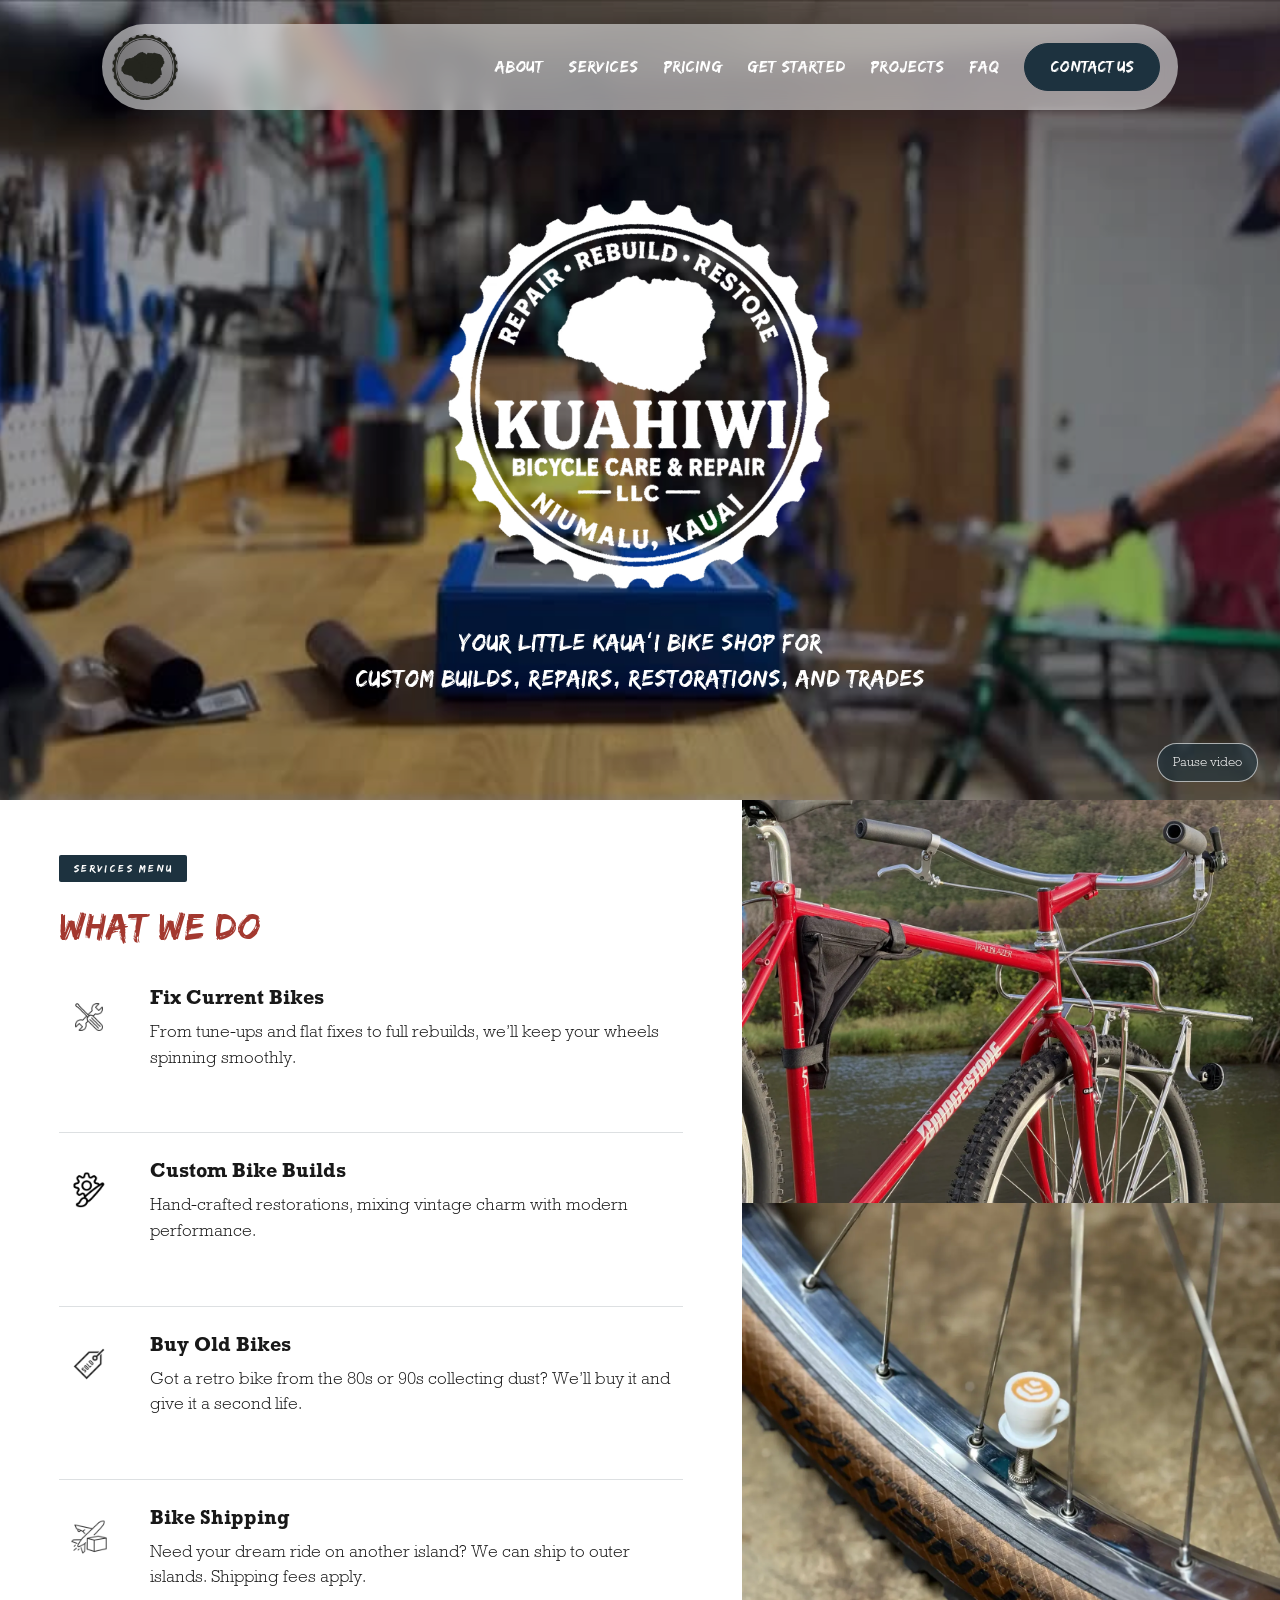
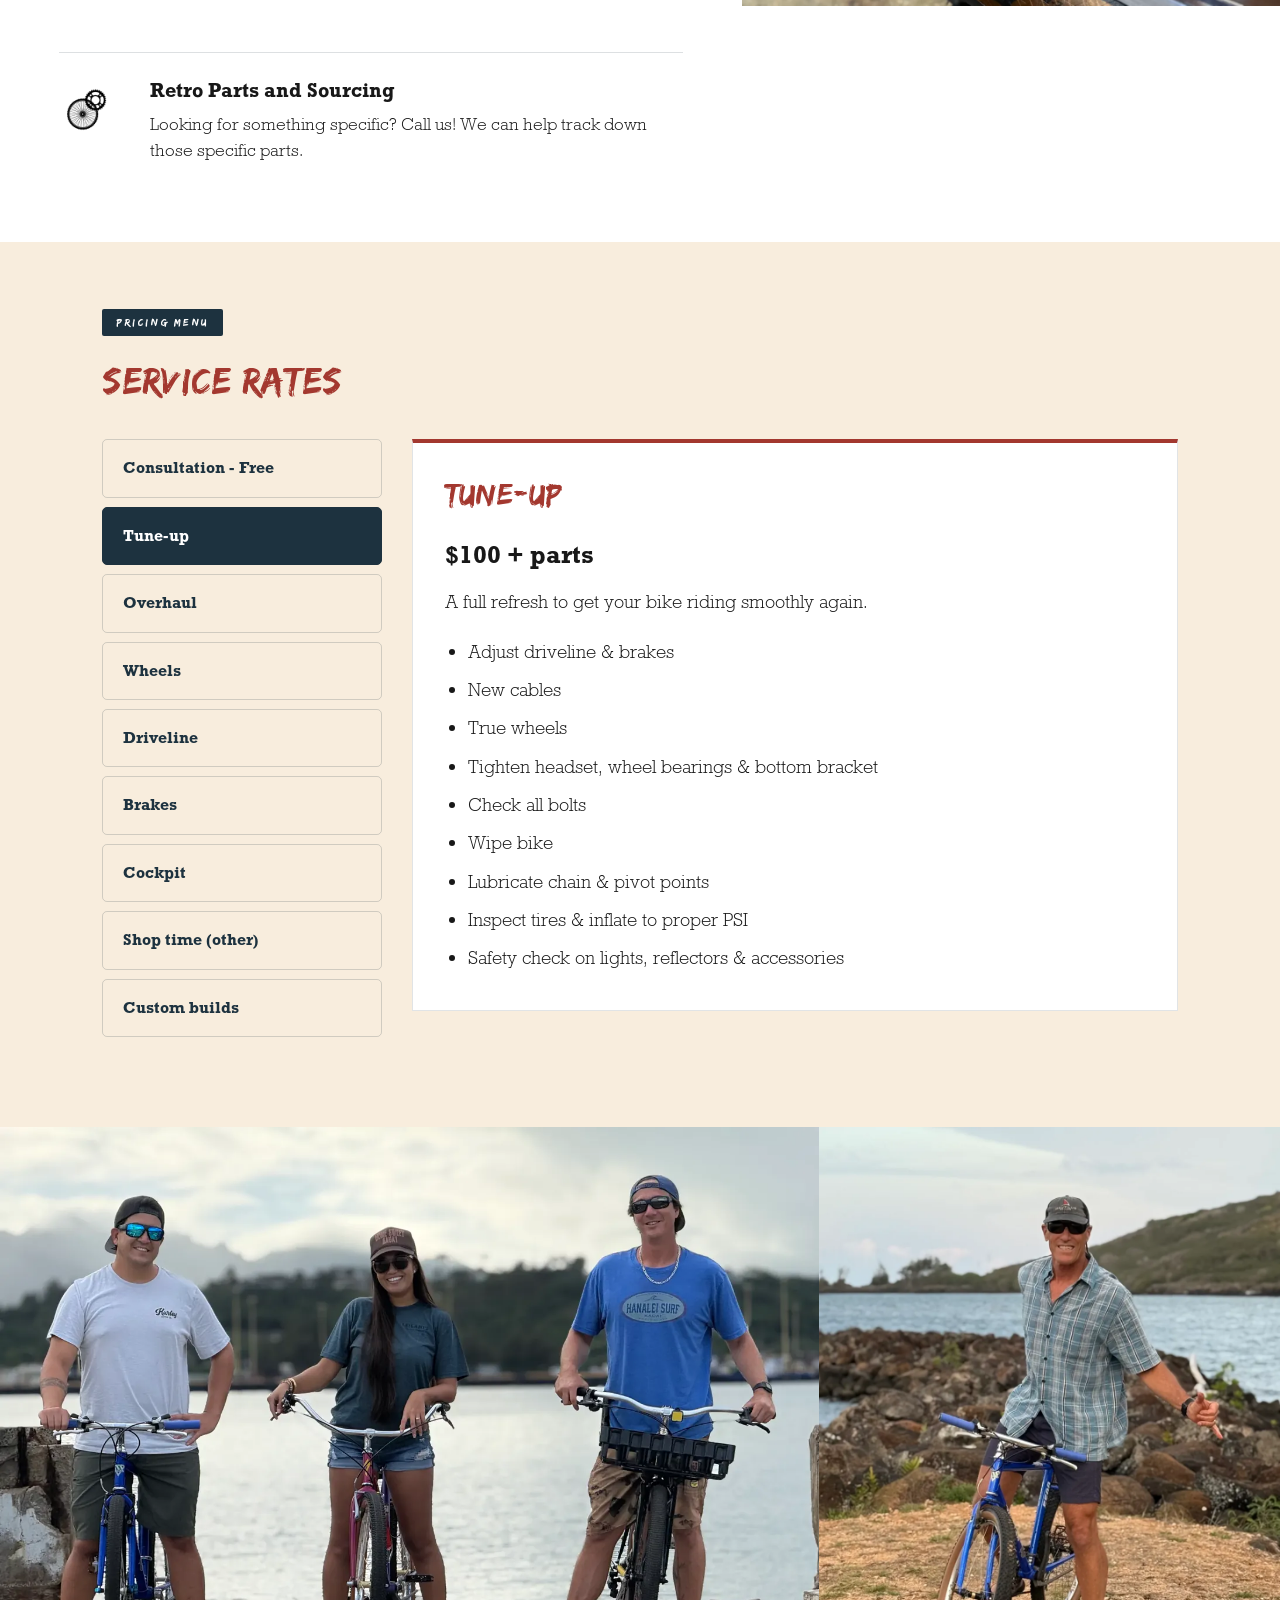
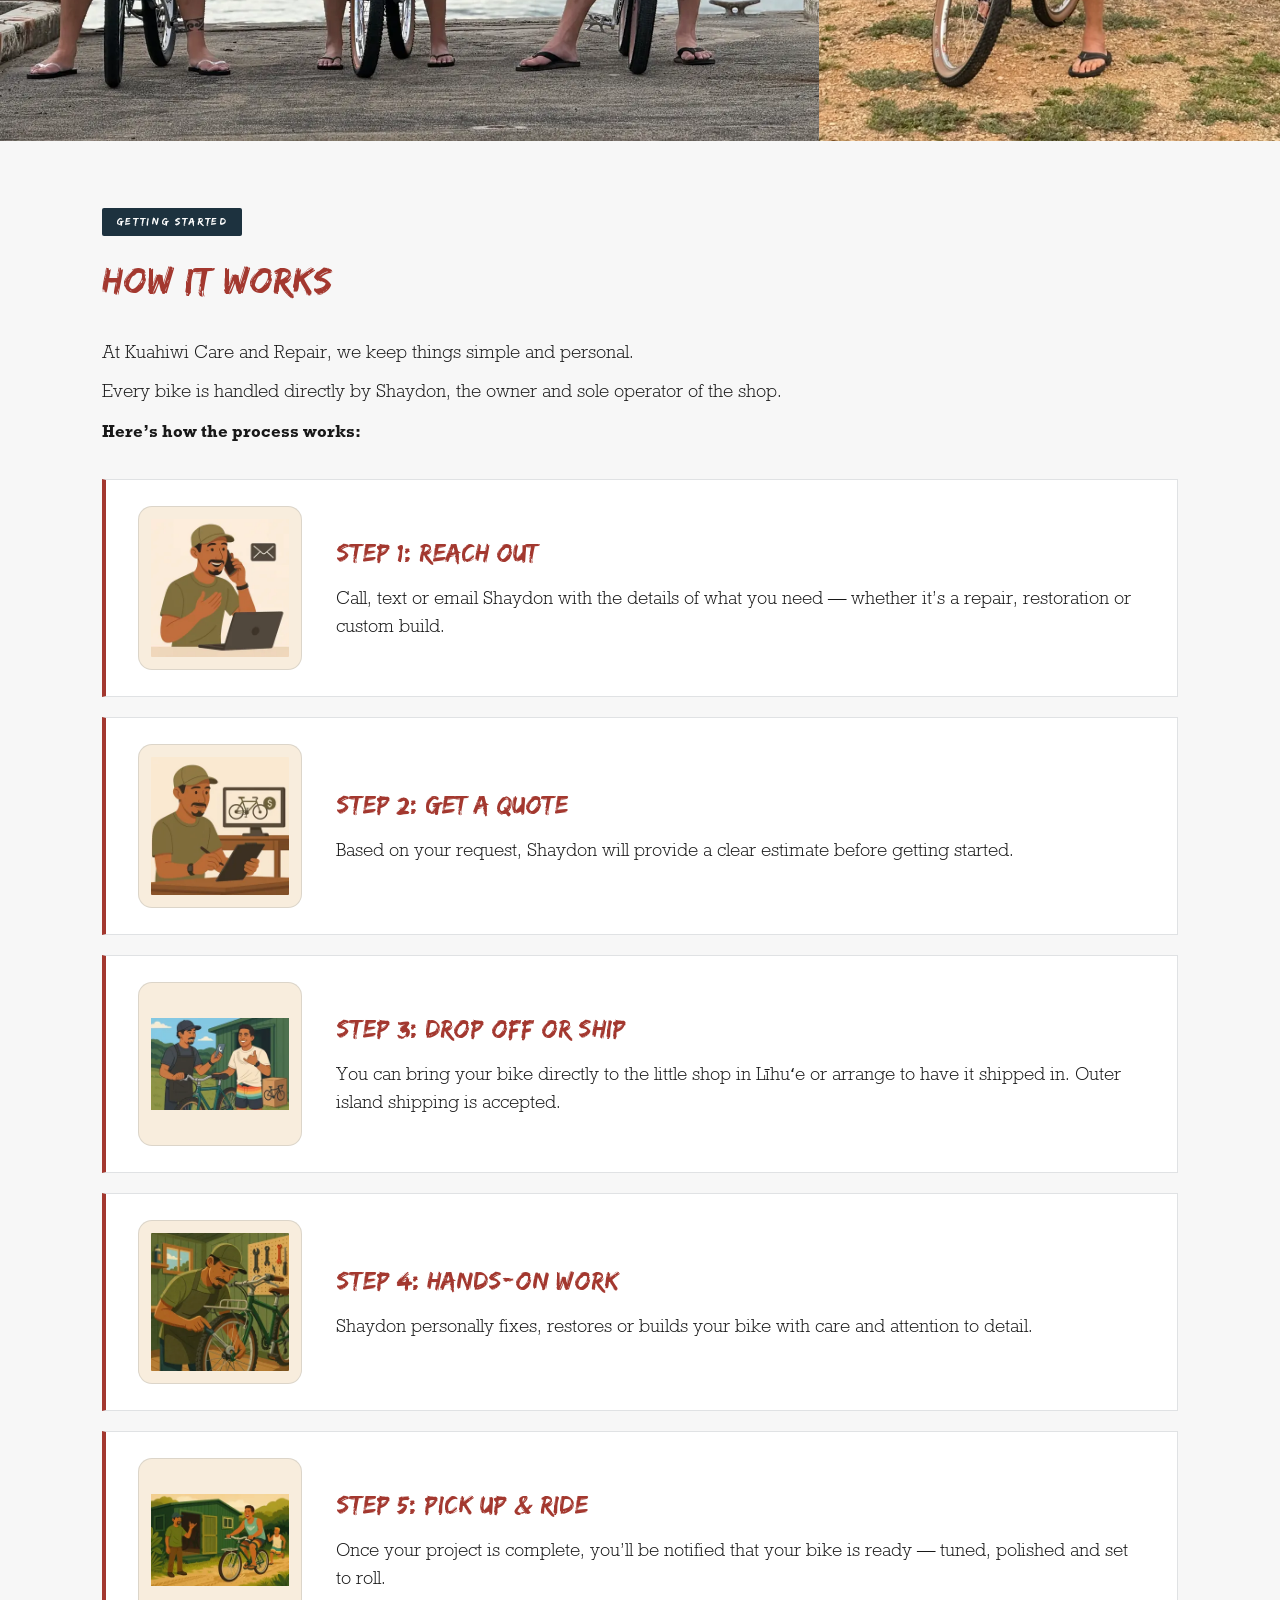
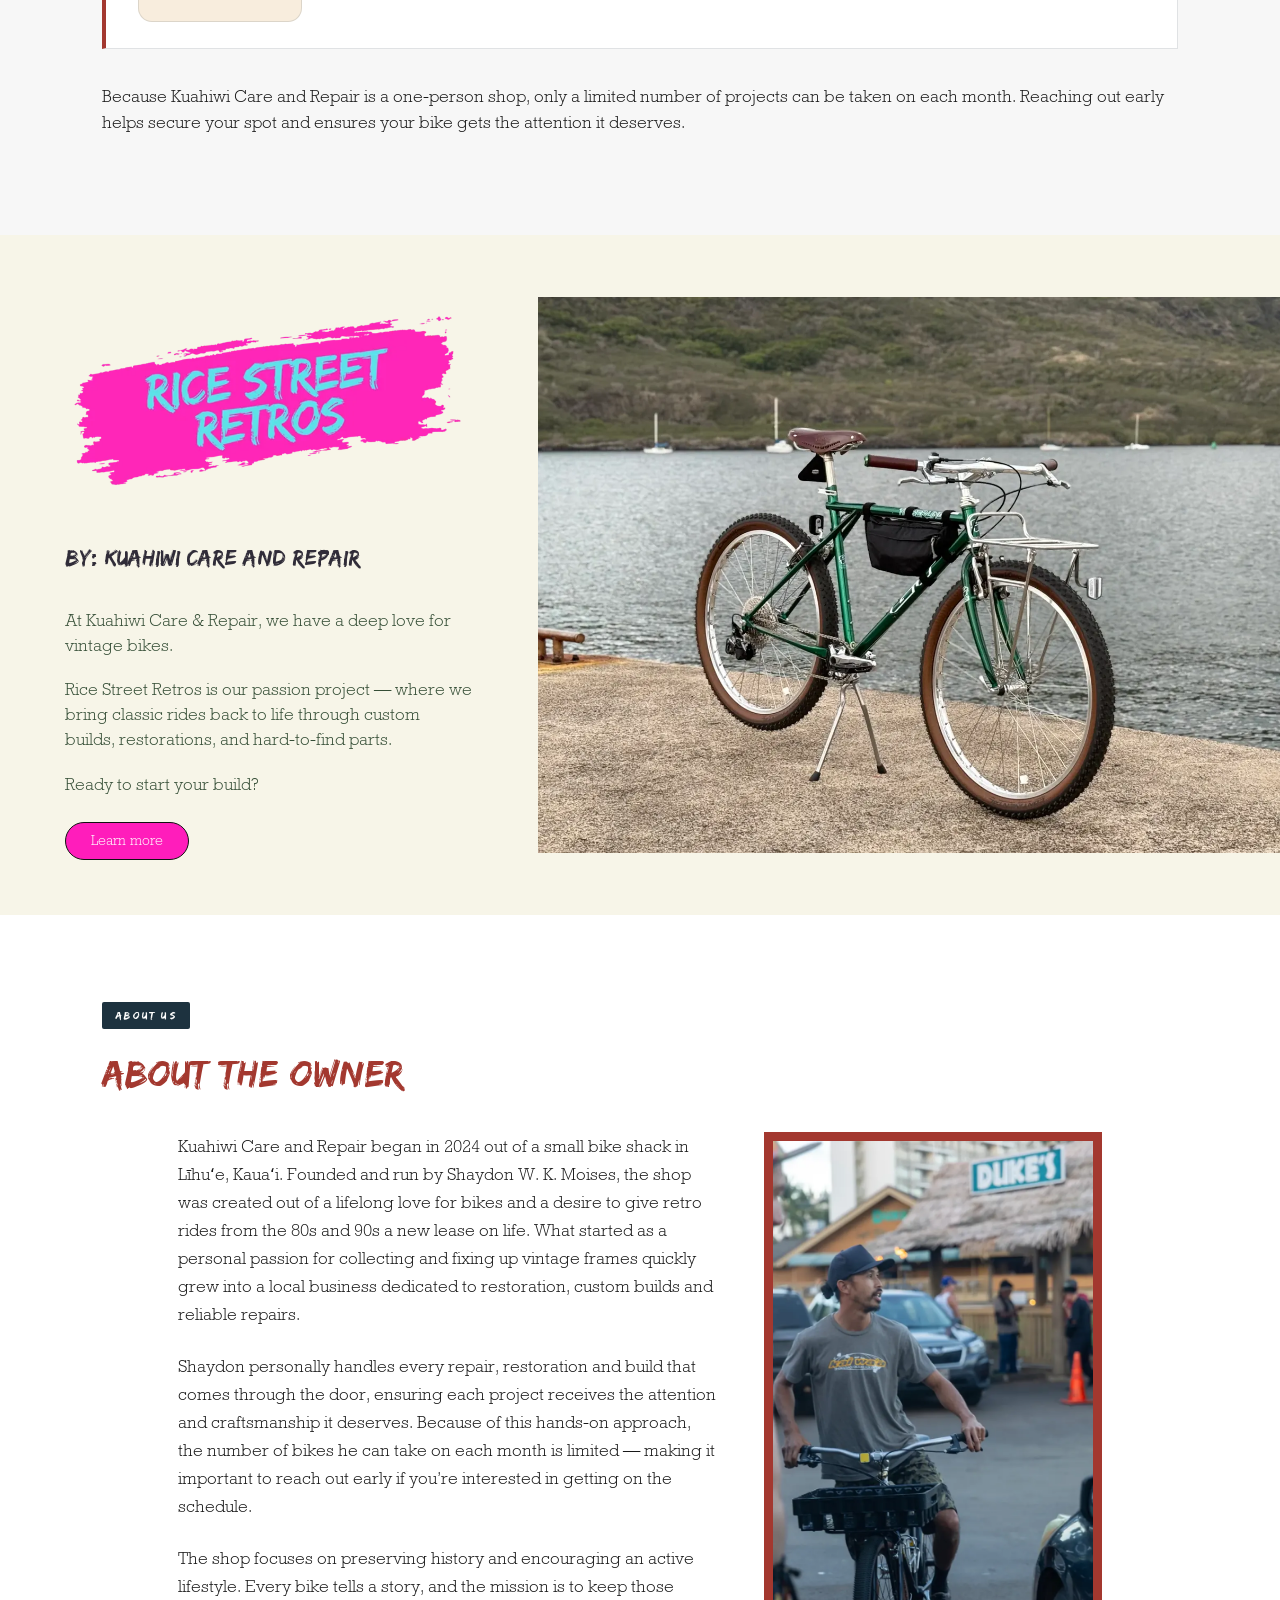
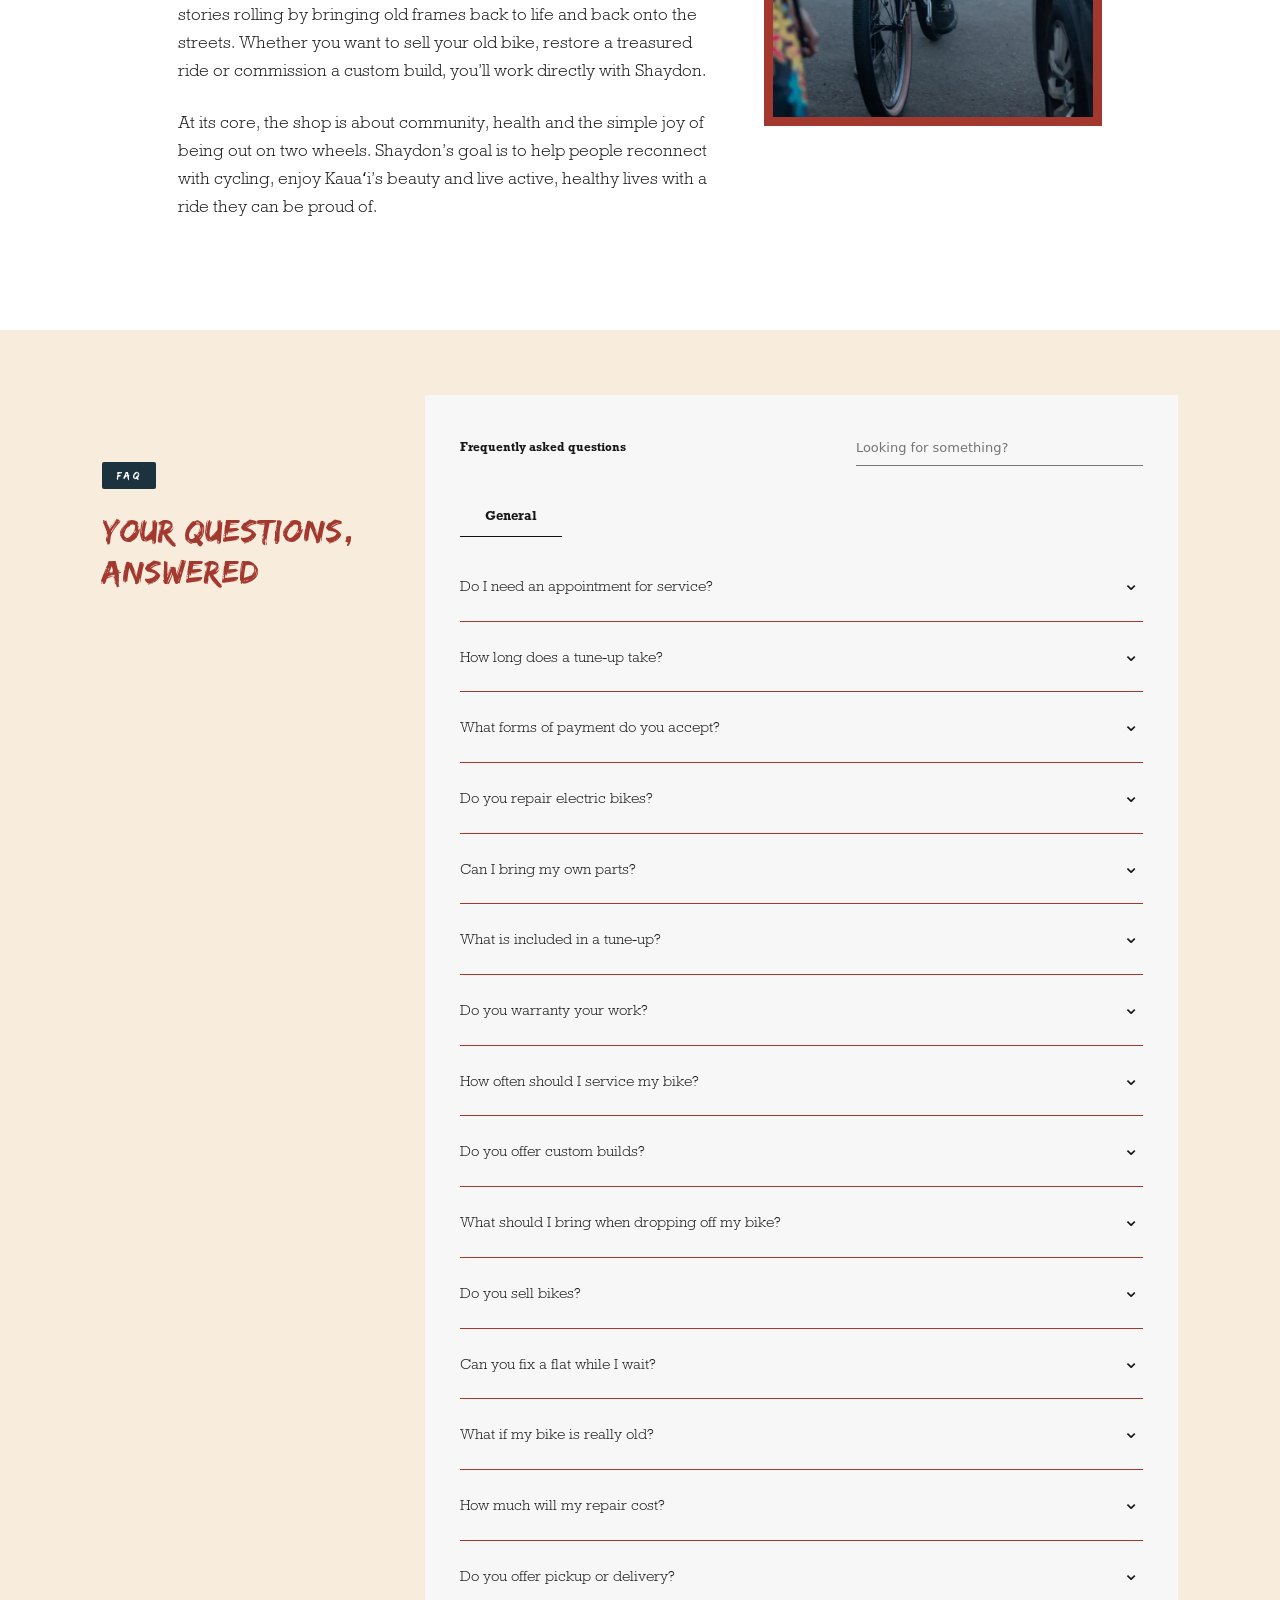
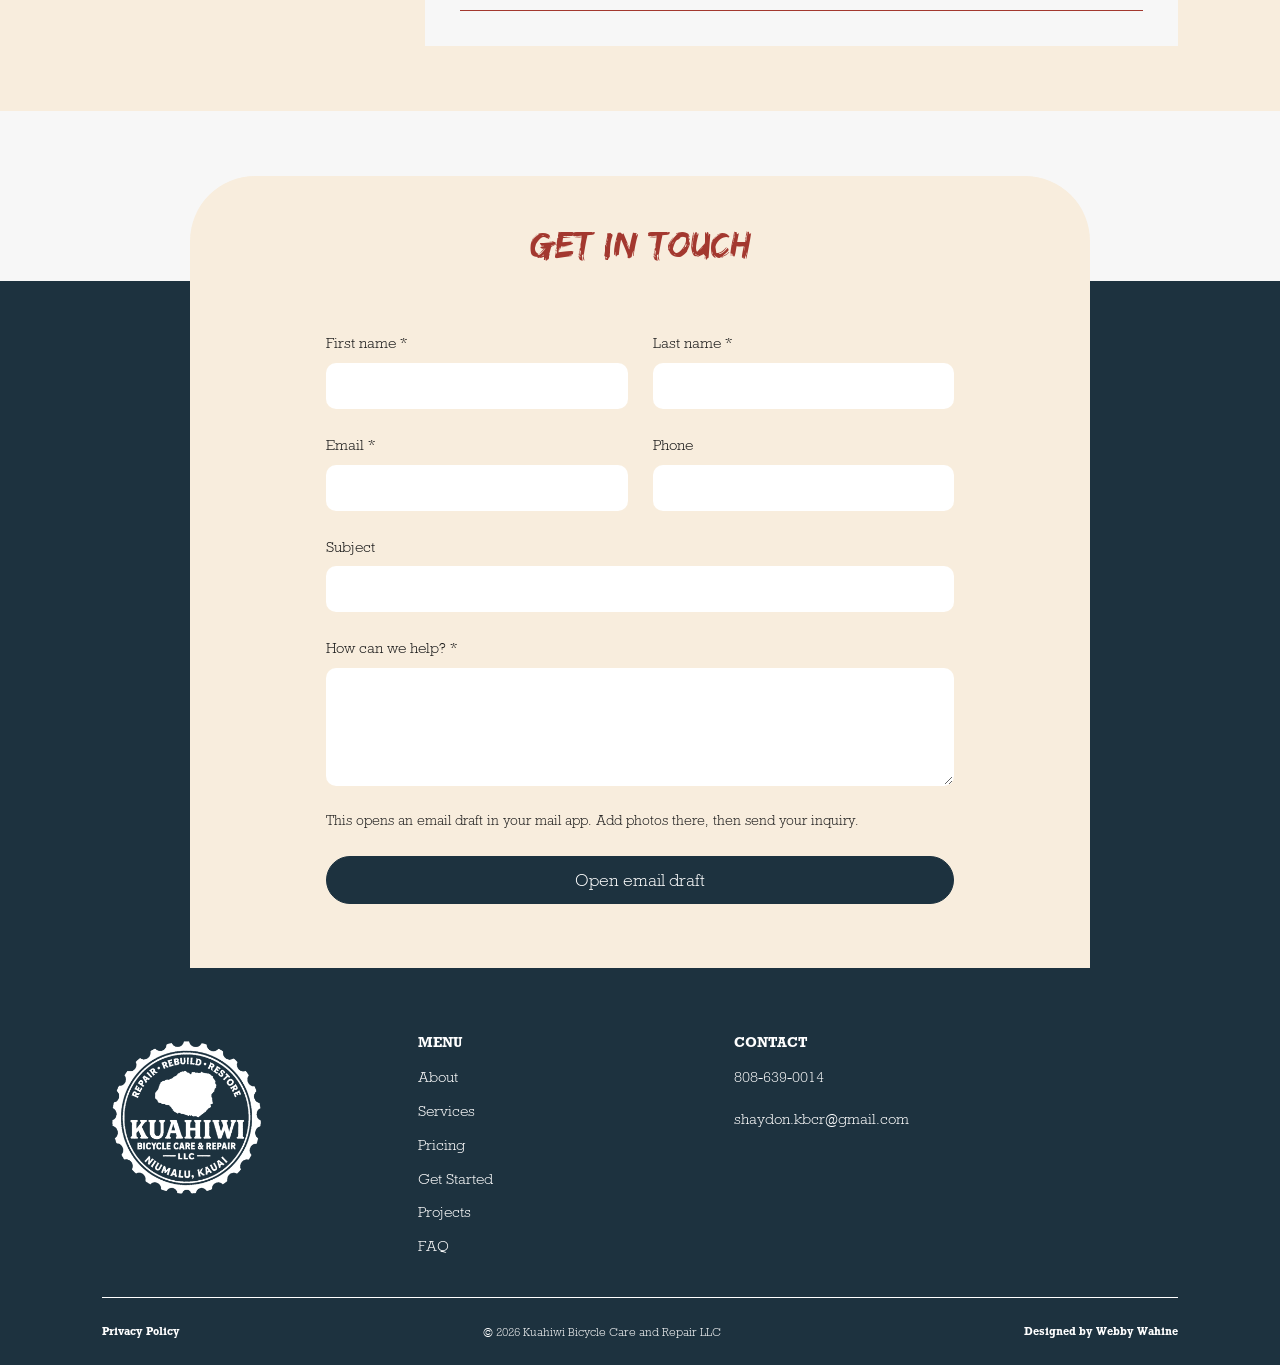
==== index.html @ ca7d98f7 "Add files via upload Redesign service rates, balance owner section, update privacy policy, and impro" ====
<!doctype html><html lang="en"><head><meta charset="utf-8"><meta name="viewport" content="width=device-width, initial-scale=1"><title>Bicycle Repair in Līhuʻe, Kauaʻi | Kuahiwi Care & Repair</title><meta name="description" content="Bicycle repairs, tune-ups, vintage restorations and custom builds in Līhuʻe, Kauaʻi. Contact Shaydon at Kuahiwi for an estimate."><meta name="robots" content="noindex, nofollow"><meta name="theme-color" content="#1D323F"><link rel="canonical" href="https://www.kuahiwibikecnr.com/"><meta property="og:title" content="Bicycle Repair in Līhuʻe, Kauaʻi | Kuahiwi Care & Repair"><meta property="og:description" content="Bicycle repairs, tune-ups, vintage restorations and custom builds in Līhuʻe, Kauaʻi. Contact Shaydon at Kuahiwi for an estimate."><meta property="og:type" content="website"><meta property="og:url" content="https://www.kuahiwibikecnr.com/"><meta property="og:image" content="https://www.kuahiwibikecnr.com/assets/images/bike-purple.webp"><meta name="twitter:card" content="summary_large_image"><link rel="icon" href="assets/favicon.svg" type="image/svg+xml"><link rel="preload" href="assets/fonts/edo.ttf" as="font" type="font/ttf" crossorigin><link rel="preload" href="assets/images/workshop-poster.jpg" as="image"><link rel="stylesheet" href="assets/styles.css"><script src="assets/site.js" defer></script></head><body><a class="skip" href="#main">Skip to content</a><header class="header"><a class="nav-logo" href="index.html" aria-label="Kuahiwi home"><img src="assets/images/nav-logo.webp" alt="Kuahiwi" width="66" height="66"></a><button class="menu-toggle" aria-controls="main-nav" aria-expanded="false" aria-label="Open navigation"><span class="hamburger" aria-hidden="true"><span></span><span></span><span></span></span></button><nav id="main-nav" aria-label="Main navigation"><a href="index.html#about">About</a><a href="index.html#services">Services</a><a href="index.html#pricing">Pricing</a><a href="index.html#get-started">Get Started</a><a href="index.html#projects">Projects</a><a href="index.html#faq">FAQ</a><a class="button small" href="index.html#contact">Contact us</a></nav></header><main id="main"><section class="hero" aria-label="Kuahiwi Bicycle Care and Repair"><video id="hero-video" muted loop playsinline preload="none" poster="assets/images/workshop-poster.jpg" aria-label="Bicycle care and repair in the Kuahiwi workshop"><source data-src="assets/video/workshop-header.mp4" type="video/mp4"></video><div class="hero-shade"></div><div class="hero-content"><img src="assets/images/logo.webp" width="440" height="440" alt="Kuahiwi Bicycle Care and Repair LLC — Repair, Rebuild, Restore"><h1>Your little Kauaʻi bike shop for<br>custom builds, repairs, restorations, and trades</h1></div><button id="video-toggle" class="video-toggle" aria-label="Pause background video">Pause video</button></section>
<section id="services" class="services"><div class="services-copy"><p class="eyebrow">Services menu</p><h2>What we do</h2><div class="service-grid"><article><img src="assets/images/service-fix.webp" alt="" width="66" height="66" loading="lazy"><div><h3>Fix Current Bikes</h3><p>From tune-ups and flat fixes to full rebuilds, we’ll keep your wheels spinning smoothly.</p></div></article><article><img src="assets/images/service-custom.webp" alt="" width="66" height="66" loading="lazy"><div><h3>Custom Bike Builds</h3><p>Hand-crafted restorations, mixing vintage charm with modern performance.</p></div></article><article><img src="assets/images/service-buy.webp" alt="" width="66" height="66" loading="lazy"><div><h3>Buy Old Bikes</h3><p>Got a retro bike from the 80s or 90s collecting dust? We’ll buy it and give it a second life.</p></div></article><article><img src="assets/images/service-ship.webp" alt="" width="66" height="66" loading="lazy"><div><h3>Bike Shipping</h3><p>Need your dream ride on another island? We can ship to outer islands. Shipping fees apply.</p></div></article><article><img src="assets/images/service-parts.webp" alt="" width="66" height="66" loading="lazy"><div><h3>Retro Parts and Sourcing</h3><p>Looking for something specific? Call us! We can help track down those specific parts.</p></div></article></div></div><figure class="service-photo"><img src="assets/images/bike-red-detail.webp" alt="Red Bridgestone bicycle frame, handlebars and front wheel beside the water" width="1400" height="1050" loading="lazy"><img src="assets/images/bike-purple.webp" alt="Bicycle wheel with a miniature coffee cup on the tire valve" width="1800" height="1350" loading="lazy"></figure></section>
<section id="pricing" class="pricing section"><p class="eyebrow">Pricing menu</p><h2>Service rates</h2><div class="rates-workbench"><div id="rate-tabs" class="rate-tabs" role="tablist" aria-label="Service rate categories" aria-orientation="vertical" hidden><button type="button" role="tab" id="rate-tab-0" aria-controls="rate-panel-0" aria-selected="false" tabindex="-1">Consultation - Free</button><button type="button" role="tab" id="rate-tab-1" aria-controls="rate-panel-1" aria-selected="false" tabindex="-1">Tune-up</button><button type="button" role="tab" id="rate-tab-2" aria-controls="rate-panel-2" aria-selected="false" tabindex="-1">Overhaul</button><button type="button" role="tab" id="rate-tab-3" aria-controls="rate-panel-3" aria-selected="false" tabindex="-1">Wheels</button><button type="button" role="tab" id="rate-tab-4" aria-controls="rate-panel-4" aria-selected="false" tabindex="-1">Driveline</button><button type="button" role="tab" id="rate-tab-5" aria-controls="rate-panel-5" aria-selected="false" tabindex="-1">Brakes</button><button type="button" role="tab" id="rate-tab-6" aria-controls="rate-panel-6" aria-selected="false" tabindex="-1">Cockpit</button><button type="button" role="tab" id="rate-tab-7" aria-controls="rate-panel-7" aria-selected="false" tabindex="-1">Shop time (other)</button><button type="button" role="tab" id="rate-tab-8" aria-controls="rate-panel-8" aria-selected="false" tabindex="-1">Custom builds</button></div><div class="rate-panels"><section class="rate-panel" id="rate-panel-0" aria-labelledby="rate-tab-0" tabindex="0"><h3>Consultation - Free</h3><div class="price-content"><p>A bike evaluation and discussion of the parts and work needed.</p></div></section><section class="rate-panel" id="rate-panel-1" aria-labelledby="rate-tab-1" tabindex="0"><h3>Tune-up</h3><div class="price-content"><h3>$100 + parts</h3><p>A full refresh to get your bike riding smoothly again.</p><ul><li>Adjust driveline &amp; brakes</li><li>New cables</li><li>True wheels</li><li>Tighten headset, wheel bearings &amp; bottom bracket</li><li>Check all bolts</li><li>Wipe bike</li><li>Lubricate chain &amp; pivot points</li><li>Inspect tires &amp; inflate to proper PSI</li><li>Safety check on lights, reflectors &amp; accessories</li></ul></div></section><section class="rate-panel" id="rate-panel-2" aria-labelledby="rate-tab-2" tabindex="0"><h3>Overhaul</h3><div class="price-content"><h3>$200 + parts</h3><ul><li>Adjust driveline &amp; brakes</li><li>New cables, housings &amp; ends</li><li>Check &amp; true wheels</li><li>Clean &amp; grease headset and wheel bearings</li><li>Check &amp; grease bottom bracket</li><li>Torque all bolts</li><li>Wipe bike</li><li>Check chain stretch, clean &amp; lubricate chain</li><li>Clean &amp; inspect derailleurs and cassette</li><li>Inspect tires &amp; inflate to proper PSI</li><li>Safety check on lights, reflectors &amp; accessories</li></ul></div></section><section class="rate-panel" id="rate-panel-3" aria-labelledby="rate-tab-3" tabindex="0"><h3>Wheels</h3><dl><div><dt>Tube install</dt><dd>$10 + tube</dd></div><div><dt>Tire install</dt><dd>$10 + tire</dd></div><div><dt>Wheel bearing service</dt><dd>$25</dd></div><div><dt>Wheel truing</dt><dd>$30</dd></div><div><dt>Wheel build</dt><dd>$75</dd></div><div><dt>Tubeless tire setup</dt><dd>$35 + materials</dd></div><div><dt>Tubeless refresh / reseal</dt><dd>$20</dd></div><div><dt>Spoke replacement</dt><dd>$5 each + parts</dd></div><div><dt>Complete build</dt><dd>Custom pricing</dd></div></dl></section><section class="rate-panel" id="rate-panel-4" aria-labelledby="rate-tab-4" tabindex="0"><h3>Driveline</h3><dl><div><dt>Chain install</dt><dd>$15</dd></div><div><dt>Cable install</dt><dd>$20</dd></div><div><dt>Housing install</dt><dd>$25</dd></div><div><dt>Derailleur adjustment</dt><dd>$20</dd></div><div><dt>Cassette / freewheel replacement</dt><dd>$25 + parts</dd></div><div><dt>Crankset / chainring replacement</dt><dd>$25–40</dd></div><div><dt>Bottom bracket replacement</dt><dd>$40 + part</dd></div></dl></section><section class="rate-panel" id="rate-panel-5" aria-labelledby="rate-tab-5" tabindex="0"><h3>Brakes</h3><dl><div><dt>Brake adjustment</dt><dd>$15</dd></div><div><dt>Brake bleed</dt><dd>$40</dd></div><div><dt>Pad installation</dt><dd>$20–40 + parts</dd></div><div><dt>Brake cable &amp; housing replacement</dt><dd>$25</dd></div><div><dt>Hydraulic hose install / shorten</dt><dd>$40</dd></div><div><dt>Rotor installation / truing</dt><dd>$15</dd></div></dl></section><section class="rate-panel" id="rate-panel-6" aria-labelledby="rate-tab-6" tabindex="0"><h3>Cockpit</h3><dl><div><dt>Stem replacement</dt><dd>$20</dd></div><div><dt>Handlebar replacement</dt><dd>$20</dd></div><div><dt>Grip installation</dt><dd>$10 + parts</dd></div><div><dt>Bar tape installation</dt><dd>$20</dd></div><div><dt>Brake lever / shifter swap</dt><dd>$20–30</dd></div><div><dt>Headset spacer / stem height adjustment</dt><dd>$10</dd></div></dl></section><section class="rate-panel" id="rate-panel-7" aria-labelledby="rate-tab-7" tabindex="0"><h3>Shop time (other)</h3><dl><div><dt>General shop labor</dt><dd>$60 / hour</dd></div><div><dt>Accessory install (rack, fender, basket, etc.)</dt><dd>$15–40</dd></div></dl></section><section class="rate-panel" id="rate-panel-8" aria-labelledby="rate-tab-8" tabindex="0"><h3>Custom builds</h3><div class="price-content"><h3>Contact for pricing</h3><p>Full frame-up rebuilds and specialty conversions, customized to match your ride style.</p><ul><li>Strip and degrease frame</li><li>Clean threads and polish</li><li>Complete rebuild</li></ul><p>Café cruiser, commuter, townie, single-speed or fixed-gear conversions.</p><a href="#contact">Discuss your build</a></div></section></div></div></section>
<div class="rider-photos"><img src="assets/images/bike-detail.webp" width="1800" height="1350" alt="Three cyclists with their bicycles beside the harbor" loading="lazy"><img src="assets/images/bike-blue.webp" width="1350" height="1800" alt="Rider with a blue bicycle along the coast" loading="lazy"></div>
<section id="get-started" class="process section"><p class="eyebrow">Getting started</p><h2>How it works</h2><div class="process-frame"><div class="process-intro"><p>At Kuahiwi Care and Repair, we keep things simple and personal.</p><p>Every bike is handled directly by Shaydon, the owner and sole operator of the shop.</p><p><strong>Here’s how the process works:</strong></p></div><ol><li><div><h3>Step 1: Reach out</h3><p>Call, text or email Shaydon with the details of what you need — whether it’s a repair, restoration or custom build.</p></div><img src="assets/images/step-1.webp" alt="" width="140" height="140" loading="lazy"></li><li><div><h3>Step 2: Get a quote</h3><p>Based on your request, Shaydon will provide a clear estimate before getting started.</p></div><img src="assets/images/step-2.webp" alt="" width="140" height="140" loading="lazy"></li><li><div><h3>Step 3: Drop off or ship</h3><p>You can bring your bike directly to the little shop in Līhuʻe or arrange to have it shipped in. Outer island shipping is accepted.</p></div><img src="assets/images/step-3.webp" alt="" width="140" height="140" loading="lazy"></li><li><div><h3>Step 4: Hands-on work</h3><p>Shaydon personally fixes, restores or builds your bike with care and attention to detail.</p></div><img src="assets/images/step-4.webp" alt="" width="140" height="140" loading="lazy"></li><li><div><h3>Step 5: Pick up & ride</h3><p>Once your project is complete, you’ll be notified that your bike is ready — tuned, polished and set to roll.</p></div><img src="assets/images/step-5.webp" alt="" width="140" height="140" loading="lazy"></li></ol><p class="process-outro">Because Kuahiwi Care and Repair is a one-person shop, only a limited number of projects can be taken on each month. Reaching out early helps secure your spot and ensures your bike gets the attention it deserves.</p></div></section>
<section id="projects" class="retros"><div><img class="retros-logo" src="assets/images/rice-street.webp" width="650" height="360" alt="Rice Street Retros" loading="lazy"><h2>By: Kuahiwi Care and Repair</h2><p>At Kuahiwi Care & Repair, we have a deep love for vintage bikes.</p><p>Rice Street Retros is our passion project — where we bring classic rides back to life through custom builds, restorations, and hard-to-find parts.</p><p>Ready to start your build?</p><a class="button retro-button" href="#contact">Learn more</a></div><figure><img src="assets/images/bike-vintage.webp" width="1800" height="1350" alt="Restored green vintage bicycle beside the harbor" loading="lazy"></figure></section>
<section id="about" class="about section"><p class="eyebrow">About us</p><h2>About the owner</h2><div class="about-grid"><div><p>Kuahiwi Care and Repair began in 2024 out of a small bike shack in Līhuʻe, Kauaʻi. Founded and run by Shaydon W. K. Moises, the shop was created out of a lifelong love for bikes and a desire to give retro rides from the 80s and 90s a new lease on life. What started as a personal passion for collecting and fixing up vintage frames quickly grew into a local business dedicated to restoration, custom builds and reliable repairs.</p><p>Shaydon personally handles every repair, restoration and build that comes through the door, ensuring each project receives the attention and craftsmanship it deserves. Because of this hands-on approach, the number of bikes he can take on each month is limited — making it important to reach out early if you’re interested in getting on the schedule.</p><p>The shop focuses on preserving history and encouraging an active lifestyle. Every bike tells a story, and the mission is to keep those stories rolling by bringing old frames back to life and back onto the streets. Whether you want to sell your old bike, restore a treasured ride or commission a custom build, you’ll work directly with Shaydon.</p><p>At its core, the shop is about community, health and the simple joy of being out on two wheels. Shaydon’s goal is to help people reconnect with cycling, enjoy Kauaʻi’s beauty and live active, healthy lives with a ride they can be proud of.</p></div><figure><img src="assets/images/shaydon.webp" alt="Shaydon with his bicycle" width="1002" height="1800" loading="lazy"></figure></div></section>
<section id="faq" class="faq section"><div><p class="eyebrow">FAQ</p><h2>Your questions,<br>answered</h2></div><div class="faq-panel"><div class="faq-top"><h3>Frequently asked questions</h3><label> <span class="visually-hidden">Search frequently asked questions</span><input id="faq-search" type="search" placeholder="Looking for something?"></label></div><p class="faq-category">General</p><div class="faq-list"><details><summary>Do I need an appointment for service?</summary><p>Walk-ins are welcome. Appointments can help shorten your wait during busy weeks. Reach out to Shaydon before visiting to confirm availability.</p></details><details><summary>How long does a tune-up take?</summary><p>Usually 2–3 days, depending on parts and workload. Same-day service may be possible for small repairs. Confirm the current turnaround with Shaydon.</p></details><details><summary>What forms of payment do you accept?</summary><p>Cash, credit card and Venmo.</p></details><details><summary>Do you repair electric bikes?</summary><p>Not at this time. For e-bike questions, contact Kauaʻi Cycle at www.kauaicycle.com.</p></details><details><summary>Can I bring my own parts?</summary><p>Yes. Labor still applies, and compatibility is checked before installation.</p></details><details><summary>What is included in a tune-up?</summary><p>Brake and driveline adjustments, wheel truing, bearing adjustments, bolt checks, a wipe-down, lubrication, tire inspection and inflation, and a safety check. See the service list for details.</p></details><details><summary>Do you warranty your work?</summary><p>There is a 14-day return window if something feels off after a repair. Contact Shaydon to discuss the issue and confirm what is covered.</p></details><details><summary>How often should I service my bike?</summary><p>The shop recommends every 6–12 months for casual riders and every 3–6 months for frequent riders. If something feels or sounds off, reach out sooner.</p></details><details><summary>Do you offer custom builds?</summary><p>Yes. Shaydon can help source parts, build from a frame or upgrade your current bike. Pricing depends on components and time.</p></details><details><summary>What should I bring when dropping off my bike?</summary><p>Your bike. Accessories such as bags, child seats and lights can stay on unless you prefer to remove them.</p></details><details><summary>Do you sell bikes?</summary><p>Refurbished bikes may be available. Call to ask about current stock.</p></details><details><summary>Can you fix a flat while I wait?</summary><p>Tube and tire installs are usually quick; usually around 10–15 minutes, depending on the queue. Check availability first.</p></details><details><summary>What if my bike is really old?</summary><p>Vintage bikes are welcome. Some need more labor or harder-to-find parts; Shaydon can evaluate the bike and explain your options.</p></details><details><summary>How much will my repair cost?</summary><p>A free inspection and estimate are available before work starts. Contact Shaydon with details about your bike.</p></details><details><summary>Do you offer pickup or delivery?</summary><p>Pickup and delivery are available for an additional fee depending on location. Ask Shaydon about availability and a quote.</p></details></div><p id="faq-empty" hidden>No matching questions. Try another word or contact Shaydon.</p></div></section>
<section id="contact" class="contact"><form id="inquiry-form"><h2>Get in touch</h2><div class="field-row"><div><label for="name">First name *</label><input id="name" name="name" autocomplete="given-name" required maxlength="120"></div><div><label for="last-name">Last name *</label><input id="last-name" name="lastName" autocomplete="family-name" required maxlength="120"></div></div><div class="field-row"><div><label for="email">Email *</label><input id="email" name="email" type="email" autocomplete="email" required maxlength="254"></div><div><label for="phone">Phone</label><input id="phone" name="phone" type="tel" autocomplete="tel"></div></div><label for="service">Subject</label><input id="service" name="service" maxlength="150"><label for="message">How can we help? *</label><textarea id="message" name="message" rows="4" required maxlength="4000"></textarea><p class="form-note">This opens an email draft in your mail app. Add photos there, then send your inquiry.</p><button class="button" type="submit">Open email draft</button><p id="form-status" role="status"></p><noscript><p>Email <a href="mailto:shaydon.kbcr@gmail.com">shaydon.kbcr@gmail.com</a> or call <a href="tel:+18086390014">808-639-0014</a> to get in touch.</p></noscript></form></section></main><footer><div class="footer-grid"><a class="footer-logo" href="index.html" aria-label="Kuahiwi home"><img src="assets/images/logo.webp" alt="Kuahiwi Bicycle Care and Repair" width="170" height="170"></a><div><h3>Menu</h3><nav aria-label="Footer navigation"><a href="index.html#about">About</a><a href="index.html#services">Services</a><a href="index.html#pricing">Pricing</a><a href="index.html#get-started">Get Started</a><a href="index.html#projects">Projects</a><a href="index.html#faq">FAQ</a></nav></div><div><h3>Contact</h3><a href="tel:+18086390014">808-639-0014</a><br><a href="mailto:shaydon.kbcr@gmail.com">shaydon.kbcr@gmail.com</a></div></div><div class="footer-bottom"><a href="privacy-policy.html">Privacy Policy</a><span>© <span data-year>2026</span> Kuahiwi Bicycle Care and Repair LLC</span><a href="https://www.webbywahine.com/">Designed by Webby Wahine</a></div></footer></body></html>
---- assets/styles.css ----
@font-face{font-family:Edo;src:url('fonts/edo.ttf') format('truetype');font-display:swap}@font-face{font-family:Rockwell;src:url('fonts/rockwell-light.ttf') format('truetype');font-weight:300 400;font-display:swap}@font-face{font-family:Rockwell;src:url('fonts/rockwell-bold.otf') format('opentype');font-weight:700;font-display:swap}
:root{--navy:#1d323f;--red:#a3382f;--cream:#f8eddd;--gray:#d7d6d2;--salmon:#d3a195;--white:#fff;--paper:#f7f7f7;--body:Rockwell,Georgia,serif;--display:Edo,Impact,sans-serif}*{box-sizing:border-box}html{scroll-behavior:smooth;scroll-padding-top:110px}body{margin:0;background:white;color:#181818;font:300 17px/1.55 var(--body)}img{display:block;max-width:100%;height:auto}button,input,textarea{font:inherit}button{cursor:pointer}a{color:inherit;text-underline-offset:4px}h1,h2,h3,p,figure{margin:0}p+p{margin-top:20px}h2{font:400 clamp(28px,3vw,42px)/1.2 var(--display);color:var(--red);margin:21px 0 36px}h3{font:700 19px/1.3 var(--body)}button,a,input,textarea,summary{touch-action:manipulation}button:focus-visible,a:focus-visible,input:focus-visible,textarea:focus-visible,summary:focus-visible{outline:3px solid var(--red);outline-offset:5px}.visually-hidden{position:absolute;width:1px;height:1px;overflow:hidden;clip-path:inset(50%);white-space:nowrap}.skip{position:fixed;left:12px;top:-100px;background:white;padding:12px;z-index:200}.skip:focus{top:12px}.header{position:absolute;z-index:30;top:24px;left:8%;width:84%;display:flex;align-items:center;justify-content:space-between;gap:25px;background:#eeeeee96;border-radius:70px;padding:10px 18px 10px 10px;backdrop-filter:blur(10px);color:white}.nav-logo{width:66px;height:66px;display:flex;align-items:center;justify-content:center;background:#6d6c6c88;border-radius:100%}.nav-logo img{width:60px;height:60px;object-fit:contain}.header nav{display:flex;align-items:center;gap:25px}.header nav>a{font:17px/1.2 var(--display);text-decoration:none;white-space:nowrap}.header nav>a:hover{text-decoration:underline}.button{display:inline-flex;align-items:center;justify-content:center;min-height:45px;padding:12px 27px;background:var(--navy);color:white;border:1px solid var(--navy);border-radius:30px;text-decoration:none;font:300 15px/1.4 var(--body)}.header nav .button{font:16px/1.2 var(--display);padding:13px 25px}.button:hover{background:var(--red);border-color:var(--red)}.menu-toggle{display:none;background:var(--navy);color:white;border:0;border-radius:30px;padding:12px 20px}.hero{position:relative;background:var(--navy);aspect-ratio:1.6;min-height:560px;max-height:900px;display:flex;align-items:center;justify-content:center;overflow:hidden}.hero video{position:absolute;inset:0;width:100%;height:100%;object-fit:cover;object-position:center 65%}.hero-shade{position:absolute;inset:0;background:#0004}.hero-content{position:relative;z-index:2;text-align:center;color:white;padding:110px 24px 35px}.hero-content>img{width:clamp(240px,34vw,470px);height:auto;margin:0 auto 28px}.hero h1{font:400 clamp(17px,1.85vw,27px)/1.5 var(--display);max-width:820px}.video-toggle{position:absolute;z-index:3;bottom:18px;right:22px;color:white;background:#1d323f99;border:1px solid #ffffff9c;padding:9px 15px;border-radius:20px;font-size:12px}.eyebrow{display:inline-block;background:var(--navy);color:white;padding:7px 14px;border-radius:2px;font:400 11px/1.2 var(--display);letter-spacing:.16em;text-transform:uppercase}.section{padding:65px 8%}.services{display:grid;grid-template-columns:1fr 1fr;background:white}.services-copy{padding:45px 7% 65px}.services h2{margin-bottom:35px}.service-grid{display:grid;grid-template-columns:1fr 1fr;gap:38px 32px;margin:0 20px}.service-grid article:last-child{grid-column:1/-1;max-width:260px;justify-self:center}.service-grid img{width:66px;height:66px;object-fit:contain;margin:0 auto 14px}.service-grid h3{font-size:18px;margin-bottom:16px}.service-grid p{font-size:16px;line-height:1.55}.service-photo{background:var(--paper);display:flex;align-items:center}.service-photo img{width:100%;height:auto}.pricing{background:var(--cream);padding-bottom:90px}.price-list{max-width:900px;margin:40px auto 0;display:grid;gap:32px}.price-group{background:var(--salmon);border-radius:20px;overflow:hidden}.price-group summary{position:relative;cursor:pointer;list-style:none;text-align:center;font-weight:700;font-size:21px;text-transform:uppercase;padding:28px 65px;min-height:84px}.price-group summary::-webkit-details-marker,.faq-list summary::-webkit-details-marker{display:none}.price-group summary:after{content:'⌄';position:absolute;right:35px;top:23px;font:28px/1.2 system-ui}.price-group[open] summary:after{content:'−'}.price-content,.price-group dl{padding:28px 40px;background:#ffffffaf;margin:0}.price-content h3{font-size:25px;margin-bottom:18px}.price-content p{margin-bottom:15px}.price-content li{padding:5px 0}.price-group dl>div{display:flex;justify-content:space-between;gap:24px;padding:13px 0;border-bottom:1px solid #1d323f24}.price-group dt{max-width:70%}.price-group dd{margin:0;text-align:right;font-weight:700;white-space:nowrap}.rider-photos{display:grid;grid-template-columns:16fr 9fr;align-items:start;background:var(--paper)}.rider-photos img{width:100%;height:auto}.process{background:var(--paper);padding-bottom:100px}.process-frame{background:var(--cream);border:9px solid var(--red);border-radius:0 170px 0 0;padding:65px 9% 45px}.process-intro{text-align:center;font-size:16px;line-height:1.5}.process-intro p+p{margin-top:28px}.process-intro strong{text-decoration:underline}.process ol{padding:0;list-style:none;display:grid;gap:14px;margin:35px 0}.process li{display:grid;grid-template-columns:1fr 135px;align-items:center;gap:25px;border-radius:45px;background:var(--paper);padding:16px 9% 16px 6%}.process li h3{font:400 22px/1.3 var(--display);margin-bottom:15px}.process li p{font-size:15px;line-height:1.5}.process li img{width:130px;height:130px;object-fit:contain;border:3px solid #161616;border-radius:38px}.process-outro{text-align:center;font-size:15px;line-height:1.6;margin:35px auto 0;max-width:740px}.retros{display:grid;grid-template-columns:42% 58%;background:#f7f5e8;align-items:center}.retros>div{padding:55px 12%}.retros-logo{width:100%;height:auto;margin-bottom:25px}.retros h2{font-size:23px;color:#302c38}.retros p{font-size:16px;color:#354e36}.retros figure img{width:100%;height:auto}.retro-button{background:#ff1dbb;border:1px solid #101010;font-size:13px;min-height:38px;padding:8px 25px;margin-top:25px}.about{background:white;padding-top:85px;padding-bottom:110px}.about-grid{display:grid;grid-template-columns:1.6fr 1fr;align-items:start;gap:45px;padding:0 7%}.about-grid>div{font-size:14px;line-height:1.85}.about-grid figure{border:9px solid var(--red)}.about-grid img{width:100%;height:auto}.faq{background:var(--cream);display:grid;grid-template-columns:30% 70%;gap:0;align-items:start}.faq>div:first-child{padding:65px 25px 0 0}.faq h2{font-size:34px}.faq-panel{background:var(--paper);padding:35px}.faq-top{display:flex;align-items:center;justify-content:space-between;gap:30px;margin-bottom:35px}.faq-top h3{font-size:12px}.faq-top label{width:42%}.faq-top input{width:100%;border:0;border-bottom:1px solid #777;background:transparent;padding:10px 0;font:13px system-ui;color:#111;border-radius:0}.faq-category{display:inline-block;font-size:13px;font-weight:700;border-bottom:1px solid #111;padding:0 25px 10px;margin-bottom:14px}.faq-list details{border-bottom:1px solid var(--red)}.faq-list summary{font-size:14px;padding:24px 25px 24px 0;cursor:pointer;position:relative;list-style:none}.faq-list summary:after{content:'⌄';position:absolute;right:3px;top:20px;font:20px system-ui}.faq-list details[open] summary:after{content:'−'}.faq-list details p{font-size:14px;line-height:1.65;padding:0 20px 24px 0}.contact{padding:65px 24px 0;background:linear-gradient(to bottom,var(--paper) 0,var(--paper) 170px,var(--navy) 170px,var(--navy) 100%)}.contact form{max-width:900px;margin:auto;padding:45px 11% 40px;border-radius:65px 65px 0 0;background:var(--cream)}.contact h2{text-align:center;margin-top:0;margin-bottom:40px}.field-row{display:grid;grid-template-columns:1fr 1fr;gap:25px}.contact label{display:block;font-size:14px;margin:25px 0 9px}.contact input,.contact textarea{display:block;width:100%;border:1px solid transparent;border-radius:10px;background:white;padding:10px 13px;font:300 16px/1.5 var(--body);color:#161616}.contact textarea{resize:vertical;min-height:110px}.contact form .button{width:100%;margin-top:25px;font-size:16px}.form-note,#form-status{font-size:13px;margin-top:24px;line-height:1.6}footer{background:var(--navy);color:white;padding:65px 8% 25px;font-size:14px}.footer-grid{display:grid;grid-template-columns:1fr 1fr 1.7fr;gap:55px;align-items:start;max-width:1150px;margin:auto auto 40px}.footer-logo img{width:170px;height:auto}.footer-grid h3{font-size:14px;text-transform:uppercase;margin-bottom:15px}.footer-grid nav{display:flex;flex-direction:column;gap:12px}.footer-grid a{font-size:14px;text-decoration:none;overflow-wrap:anywhere}.footer-grid a:hover{text-decoration:underline}.footer-grid>div:last-child>a{display:inline-block;margin-bottom:20px}.footer-bottom{display:flex;justify-content:space-between;gap:25px;flex-wrap:wrap;border-top:1px solid white;padding-top:25px;font-size:11px}.footer-bottom a{font-weight:700;text-decoration:none}.subpage-header{position:relative;top:auto;left:auto;width:84%;margin:25px auto;background:var(--navy);backdrop-filter:none}.policy{max-width:1100px;margin:auto;min-height:60vh}.policy h1{font:45px var(--display);color:var(--red);margin-bottom:35px}.policy h2{font:700 24px var(--body);color:var(--navy);margin:30px 0 18px}.policy p{margin:20px 0}.notice{padding:20px;border-left:4px solid var(--red);background:var(--cream)}[hidden]{display:none!important}

@media(max-width:1100px){.header{left:4%;width:92%;gap:15px}.header nav{gap:17px}.header nav>a{font-size:14px}.service-grid{margin:0;gap:30px 20px}.process-frame{padding:50px 6% 40px}.process li{padding-right:5%}.contact form{padding-left:10%;padding-right:10%}.about-grid{padding:0;gap:35px}.faq{padding-left:5%;padding-right:5%}.faq-panel{padding:27px}.retros>div{padding:40px 10%}}
@media(max-width:800px){html{scroll-padding-top:25px}.header{top:15px;padding:8px 12px}.nav-logo{width:52px;height:52px}.nav-logo img{width:48px;height:48px}.menu-toggle{display:block}.header nav{display:none;position:absolute;top:100%;left:0;right:0;background:var(--navy);padding:20px;border-radius:20px;margin-top:10px}.header nav.is-open{display:flex;flex-direction:column;align-items:stretch;gap:0}.header nav>a{padding:13px 15px;font-size:18px}.header nav .button{margin-top:10px;background:var(--red)}.hero{min-height:640px;aspect-ratio:auto}.hero-content{padding-top:90px}.hero-content>img{width:300px}.hero h1{font-size:20px}.services{grid-template-columns:1fr}.services-copy{padding:45px 7%}.service-grid{gap:32px}.service-photo img{width:100%;height:auto}.section{padding:50px 7%}.price-list{gap:21px;margin-top:30px}.price-group summary{font-size:17px;padding:22px 45px;min-height:65px}.price-group summary:after{right:22px;top:17px}.price-content,.price-group dl{padding:25px}.process-frame{border-width:6px;border-radius:0 100px 0 0;padding:45px 5% 30px}.process-intro{font-size:15px}.process li{grid-template-columns:1fr 95px;padding:20px;gap:15px;border-radius:30px}.process li img{width:95px;height:95px;border-radius:25px}.process li h3{font-size:20px}.process li p{font-size:14px}.process-outro{font-size:14px}.retros{grid-template-columns:1fr}.retros>div{padding:45px 9%}.retros-logo{max-width:450px}.retros figure img{width:100%;height:auto}.about-grid{grid-template-columns:1fr;gap:30px}.about-grid figure{max-width:400px;justify-self:center}.about-grid>div{font-size:16px}.faq{grid-template-columns:1fr;gap:25px}.faq>div:first-child{padding:0}.faq h2{margin-bottom:5px}.faq-panel{padding:24px}.faq-top{gap:18px}.faq-list summary{font-size:15px}.contact{padding-top:45px}.contact form{padding:35px 7%;border-radius:40px 40px 0 0}.footer-grid{gap:30px;grid-template-columns:1fr 1fr}.footer-logo{grid-column:1/-1}.footer-logo img{width:125px}.footer-grid>div:last-child>a{font-size:13px}.subpage-header{top:auto;width:92%;margin:15px auto}.policy h1{font-size:38px}.rider-photos{grid-template-columns:16fr 9fr}}
@media(max-width:480px){body{font-size:16px}.hero{min-height:590px}.hero-content>img{width:250px}.hero h1{font-size:18px}.service-grid{gap:30px 24px}.service-grid h3{font-size:17px}.service-grid p{font-size:14px}.service-grid img{width:55px;height:55px}.process-frame{padding:40px 18px 25px}.process li{grid-template-columns:1fr;gap:18px}.process li img{justify-self:center;width:110px;height:110px}.process li h3{font-size:19px}.process li p{font-size:15px}.process li{padding:22px}.price-group dl>div{display:block}.price-group dt{max-width:100%}.price-group dd{text-align:left;margin-top:6px}.faq-top{display:block}.faq-top label{display:block;width:100%;margin-top:20px}.field-row{grid-template-columns:1fr;gap:0}.contact form{padding:32px 24px}.contact label{margin-top:20px}.footer-grid{grid-template-columns:1fr}.footer-logo{grid-column:auto}.footer-bottom{flex-direction:column;gap:15px}.rider-photos{grid-template-columns:1fr}.rider-photos img{width:100%;height:auto}}
@media(prefers-reduced-motion:reduce){html{scroll-behavior:auto}*{animation:none!important;transition:none!important}}

/* v4: same five services, cleaner row-based organization. */
.services{grid-template-columns:58% 42%}
.services-copy{padding:55px 8%}
.service-grid{display:block;margin:0}
.service-grid article,.service-grid article:last-child{display:grid;grid-template-columns:66px minmax(0,1fr);gap:25px;max-width:none;padding:24px 0;border-top:1px solid #1d323f26}
.service-grid article:first-child{border-top:0;padding-top:0}
.service-grid img{margin:3px 0 0;width:60px;height:60px}
.service-grid h3{margin:0 0 9px;font-size:20px}
.service-grid p{font-size:16px;line-height:1.6;margin:0;max-width:520px}
.service-photo{background:var(--cream);justify-content:center;align-items:center}
.service-photo img{width:100%;height:auto;object-fit:contain}
@media(max-width:800px){.services{grid-template-columns:1fr}.services-copy{padding:45px 7%}.service-grid article,.service-grid article:last-child{grid-template-columns:56px minmax(0,1fr);gap:20px;padding:24px 0}.service-grid img{width:52px;height:52px}.service-grid h3{font-size:19px}.service-grid p{font-size:16px}.service-photo img{max-width:700px}}
@media(max-width:400px){.service-grid article,.service-grid article:last-child{grid-template-columns:43px minmax(0,1fr);gap:15px}.service-grid img{width:42px;height:42px}}

/* v5: two full-width, uncropped service photos, directly stacked. */
.services{align-items:stretch}
.service-photo{display:block;align-self:start;background:transparent;line-height:0}
.service-photo img{display:block;width:100%;height:auto;max-width:none;margin:0;border:0;object-fit:contain}
.services-copy{display:flex;flex-direction:column;justify-content:flex-start}
.services-copy>.eyebrow{align-self:flex-start}
@media(min-width:801px){.service-grid{display:flex;flex:1;flex-direction:column;justify-content:space-between}.service-grid article,.service-grid article:last-child{flex:none}}

/* v6: full-viewport header, replacement nav symbol, simpler process cards. */
html,body{width:100%;max-width:none;margin:0;overflow-x:clip}
main{width:100%;max-width:none}
.hero{width:100%;max-width:none;margin:0}
.hero video{width:100%;height:100%;inset:0;object-fit:cover}
.nav-logo{position:relative;overflow:hidden;flex-shrink:0}
.nav-logo img{position:absolute;width:118px;height:118px;max-width:none;left:-26px;top:-25px;object-fit:contain}
.process{background:var(--paper)}
.process-frame{background:transparent;border:0;border-radius:0;padding:0}
.process-intro{text-align:left;max-width:900px;font-size:17px}
.process-intro p+p{margin-top:14px}
.process-intro strong{text-decoration:none}
.process ol{display:grid;grid-template-columns:repeat(6,minmax(0,1fr));gap:24px;margin:36px 0;padding:0}
.process li{display:flex;flex-direction:column-reverse;align-items:flex-start;justify-content:flex-end;grid-column:span 2;gap:24px;padding:28px;border:1px solid #1d323f26;border-radius:0;background:white}
.process li:nth-child(4){grid-column:2 / span 2}
.process li:nth-child(5){grid-column:4 / span 2}
.process li img{width:120px;height:120px;object-fit:contain;border:0;border-radius:0;align-self:flex-start}
.process li h3{font-size:23px;color:var(--red);margin-bottom:14px}
.process li p{font-size:16px;line-height:1.6}
.process-outro{text-align:left;max-width:900px;margin:28px 0 0;font-size:16px}
@media(max-width:1000px){.process ol{grid-template-columns:repeat(2,minmax(0,1fr))}.process li,.process li:nth-child(4),.process li:nth-child(5){grid-column:auto}}
@media(max-width:800px){.nav-logo img{width:94px;height:94px;left:-21px;top:-20px}.process li{padding:24px}}
@media(max-width:580px){.process ol{grid-template-columns:1fr}.process li,.process li:nth-child(4),.process li:nth-child(5){grid-column:auto}.process li img{width:100px;height:100px}}

/* v7: five sequential top-to-bottom steps with equal image frames. */
.process ol{display:flex;flex-direction:column;gap:20px;max-width:1080px;margin:35px auto}
.process li,.process li:nth-child(4),.process li:nth-child(5){display:grid;grid-template-columns:164px minmax(0,1fr);grid-column:auto;align-items:center;gap:34px;padding:26px 32px;border:1px solid #1d323f22;border-left:4px solid var(--red);background:white}
.process li>div{grid-column:2;grid-row:1}
.process li>img{grid-column:1;grid-row:1;width:164px;height:164px;box-sizing:border-box;padding:12px;object-fit:contain;object-position:center;align-self:center;justify-self:center;background:var(--cream);border:1px solid #1d323f20;border-radius:14px}
.process li h3{margin:0 0 14px;font-size:26px}
.process li p{font-size:17px;line-height:1.65}
.process-intro,.process-outro{max-width:1080px;margin-left:auto;margin-right:auto}
@media(max-width:700px){.process li,.process li:nth-child(4),.process li:nth-child(5){grid-template-columns:112px minmax(0,1fr);gap:22px;padding:22px}.process li>img{width:112px;height:112px;padding:8px;border-radius:10px}.process li h3{font-size:23px}.process li p{font-size:16px}}
@media(max-width:480px){.process li,.process li:nth-child(4),.process li:nth-child(5){grid-template-columns:1fr;gap:20px;padding:24px}.process li>img{grid-column:1;grid-row:1;width:140px;height:140px;justify-self:center}.process li>div{grid-column:1;grid-row:2}.process li h3{font-size:24px}}

/* v8: category selector, balanced biography and icon-only mobile navigation. */
.rates-workbench{margin:36px auto 0;max-width:1200px}
.rates-workbench.enhanced{display:grid;grid-template-columns:280px minmax(0,1fr);gap:30px;align-items:start}
.rate-tabs{display:flex;flex-direction:column;gap:9px}
.rate-tabs button{display:block;width:100%;text-align:left;padding:17px 20px;border:1px solid #1d323f2e;background:transparent;color:var(--navy);border-radius:5px;font:700 16px/1.4 var(--body);min-height:52px}
.rate-tabs button:hover{background:#ffffff80}
.rate-tabs button[aria-selected="true"]{background:var(--navy);border-color:var(--navy);color:white}
.rate-panel{background:white;border:1px solid #1d323f20;border-top:4px solid var(--red);padding:32px;margin:0 0 25px;min-width:0}
.enhanced .rate-panel{margin-bottom:0}
.rate-panel>h3{font:400 32px/1.2 var(--display);color:var(--red);margin:0 0 25px}
.rate-panel .price-content,.rate-panel dl{padding:0;background:none;margin:0}
.rate-panel h3:not(:first-child){font-size:26px}
.rate-panel dl>div{display:flex;justify-content:space-between;gap:25px;padding:14px 0;border-bottom:1px solid #1d323f22}
.rate-panel dt{max-width:70%}
.rate-panel dd{margin:0;text-align:right;font-weight:700;white-space:nowrap}
.rate-panel ul{padding-left:23px;margin-bottom:0}
.rate-panel li{padding:6px 0}
.about-grid{align-items:stretch}
.about-grid>div{display:flex;flex-direction:column;justify-content:space-between;gap:24px;font-size:clamp(16px,1.2vw,18px);line-height:1.75}
.about-grid>div>p{margin:0}
.about-grid figure{align-self:start}
.hamburger{position:relative;display:block;width:24px;height:20px}
.hamburger span{position:absolute;left:0;width:24px;height:2px;background:currentColor;transition:transform .18s,opacity .18s}
.hamburger span:nth-child(1){top:2px}.hamburger span:nth-child(2){top:9px}.hamburger span:nth-child(3){top:16px}
.menu-toggle[aria-expanded="true"] .hamburger span:nth-child(1){transform:translateY(7px) rotate(45deg)}
.menu-toggle[aria-expanded="true"] .hamburger span:nth-child(2){opacity:0}
.menu-toggle[aria-expanded="true"] .hamburger span:nth-child(3){transform:translateY(-7px) rotate(-45deg)}
.menu-toggle{min-width:48px;min-height:48px;padding:14px 12px;justify-content:center;align-items:center}
@media(max-width:1000px){.rates-workbench.enhanced{grid-template-columns:230px minmax(0,1fr);gap:22px}.rate-panel{padding:25px}.rate-tabs button{padding:15px;font-size:15px}}
@media(max-width:800px){.menu-toggle{display:flex}.rates-workbench.enhanced{grid-template-columns:1fr}.rate-tabs{display:grid;grid-template-columns:repeat(2,minmax(0,1fr));gap:9px}.rate-tabs button{height:100%;font-size:14px}.rate-tabs button:last-child{grid-column:1/-1}.about-grid>div{display:block;font-size:16px;line-height:1.75}.about-grid>div>p+p{margin-top:22px}.about-grid figure{width:min(100%,400px)}}
@media(max-width:420px){.rate-panel{padding:22px 18px}.rate-panel dl>div{display:block}.rate-panel dt{max-width:100%}.rate-panel dd{text-align:left;margin-top:7px;white-space:normal}.rate-panel>h3{font-size:29px}.rate-tabs button{padding:13px 11px;font-size:13px}}
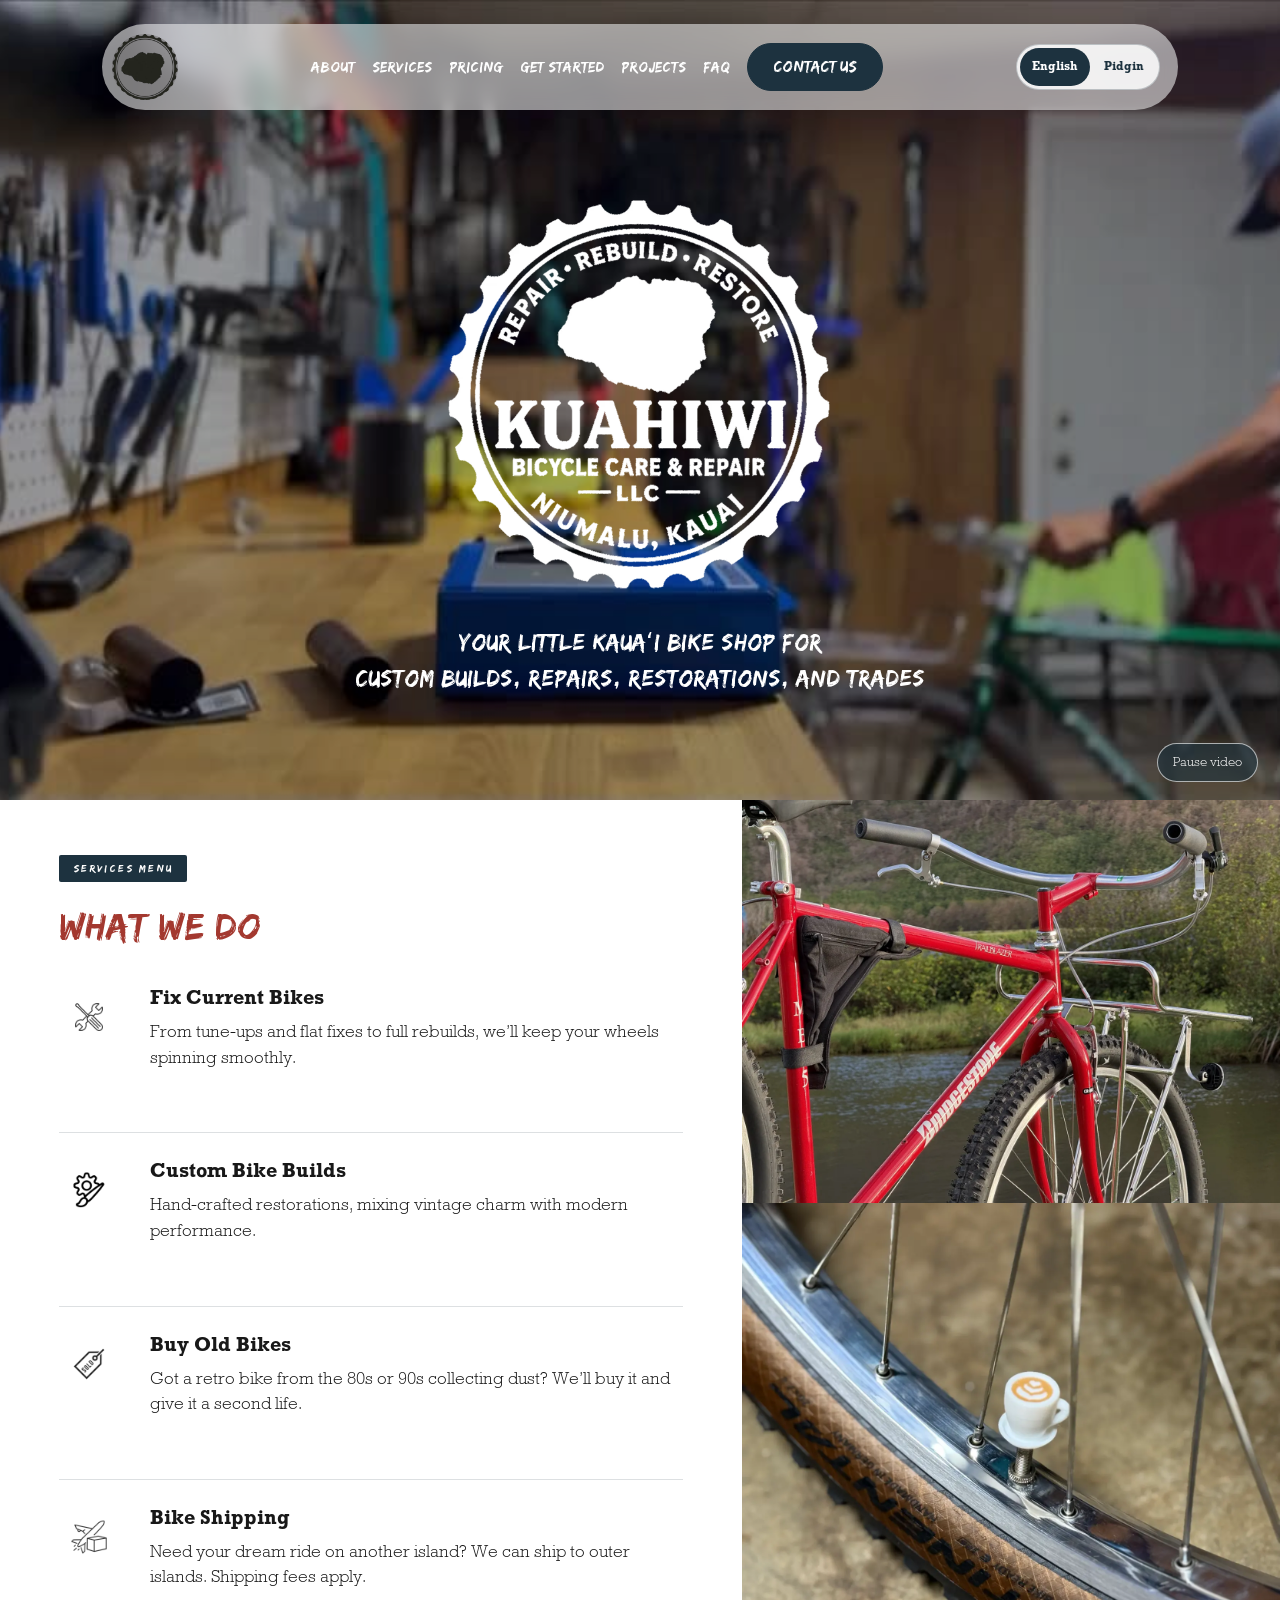
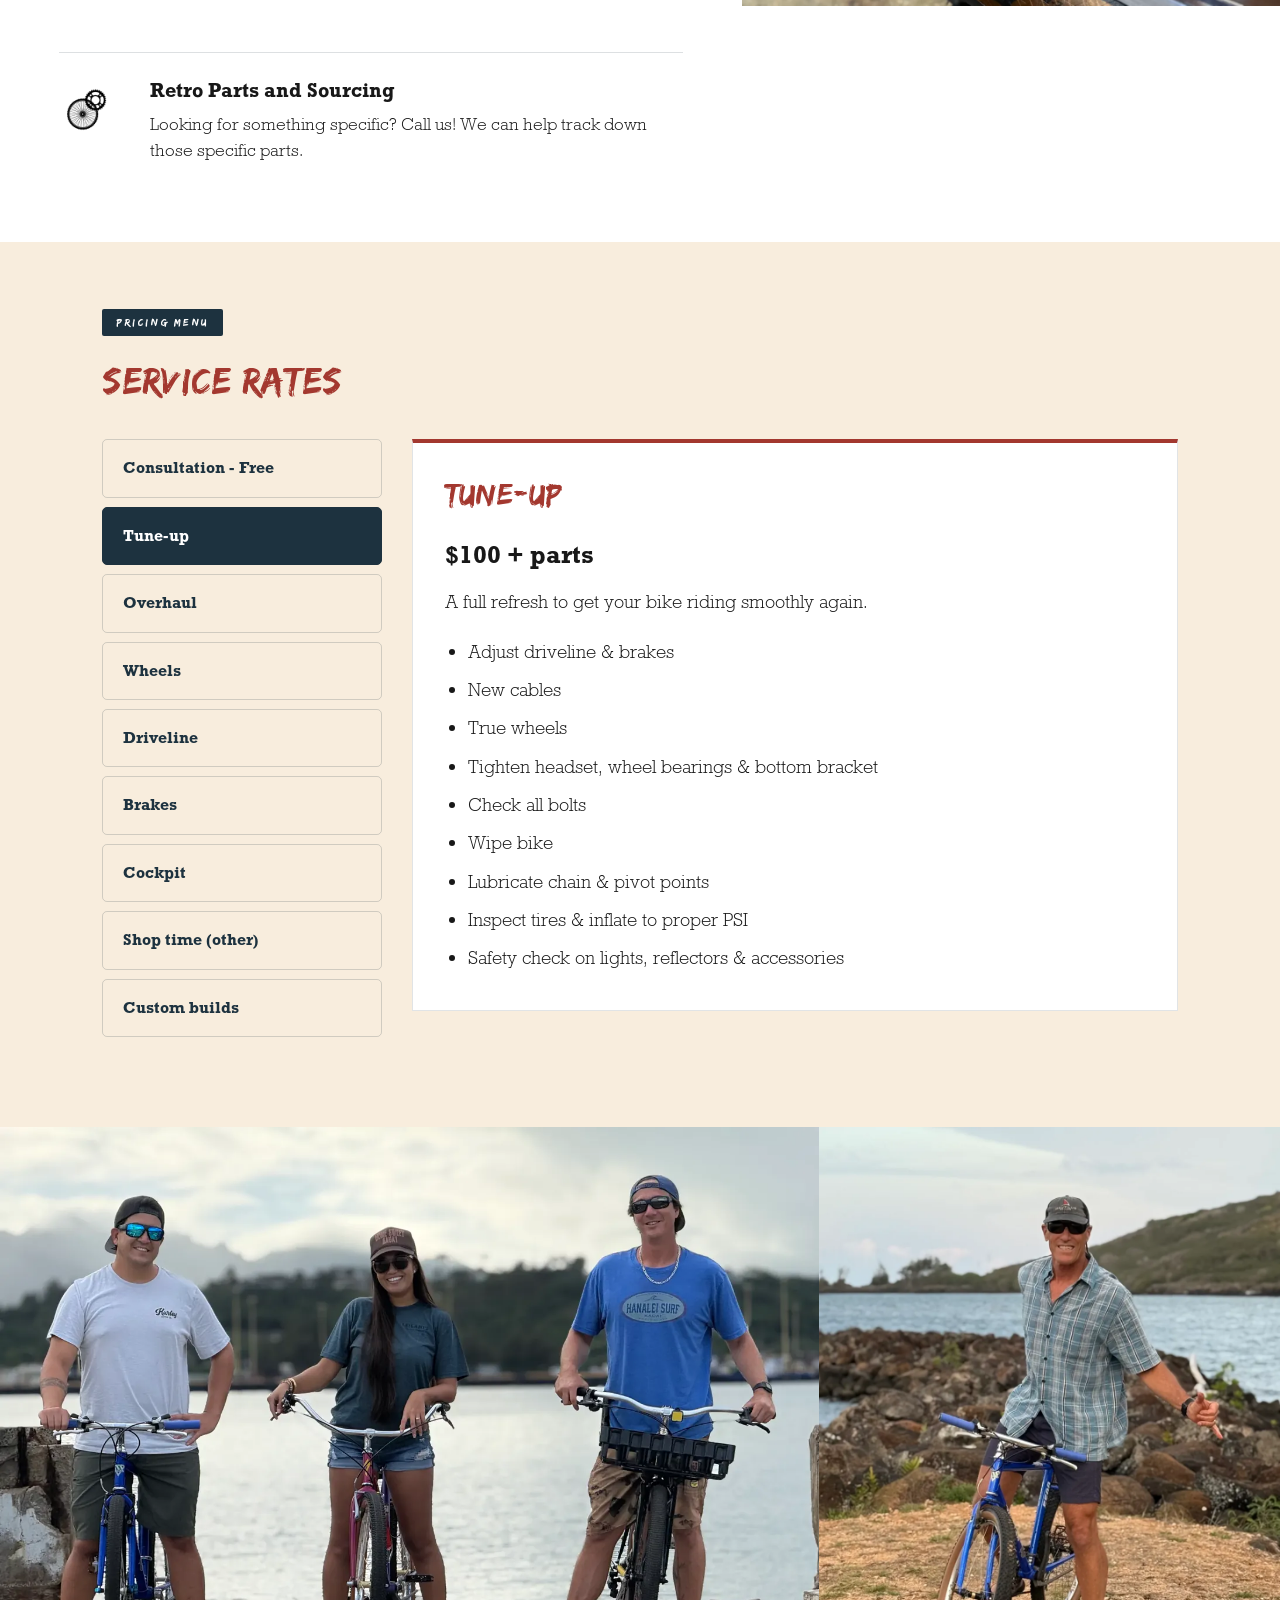
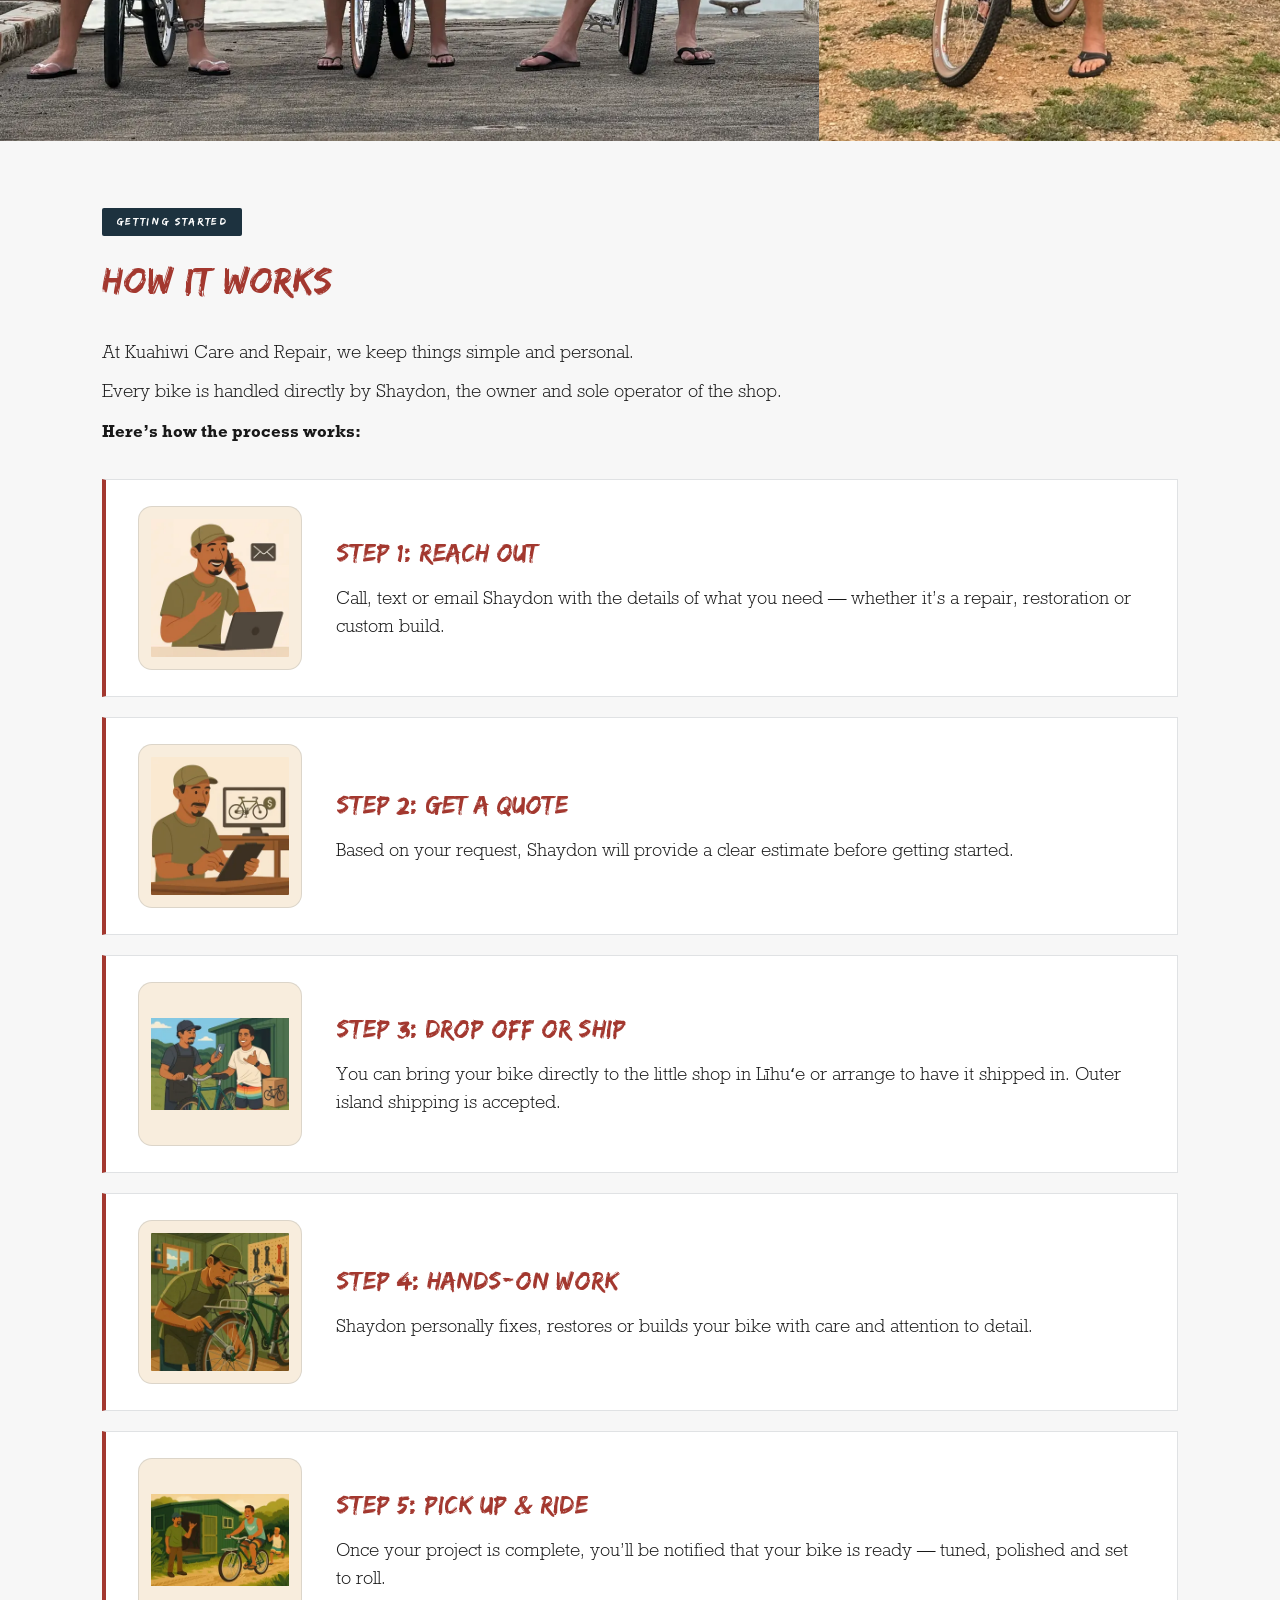
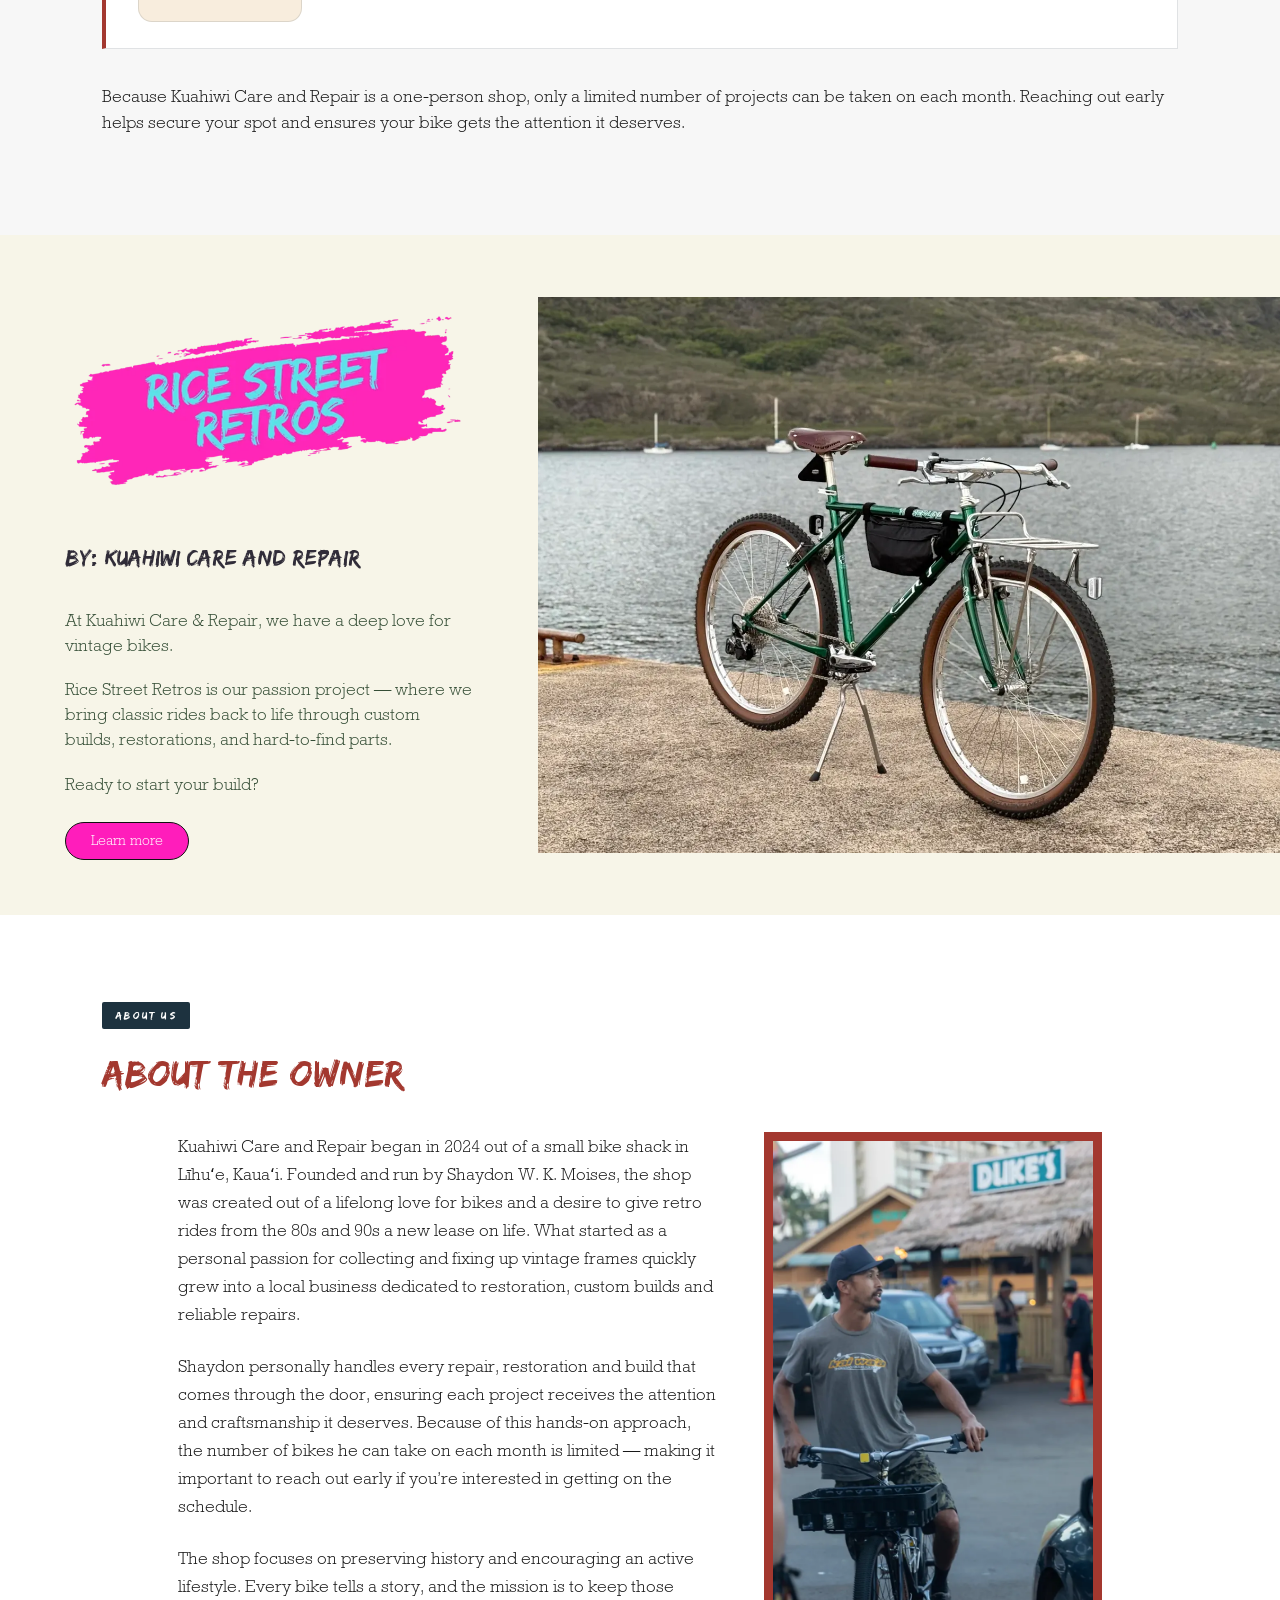
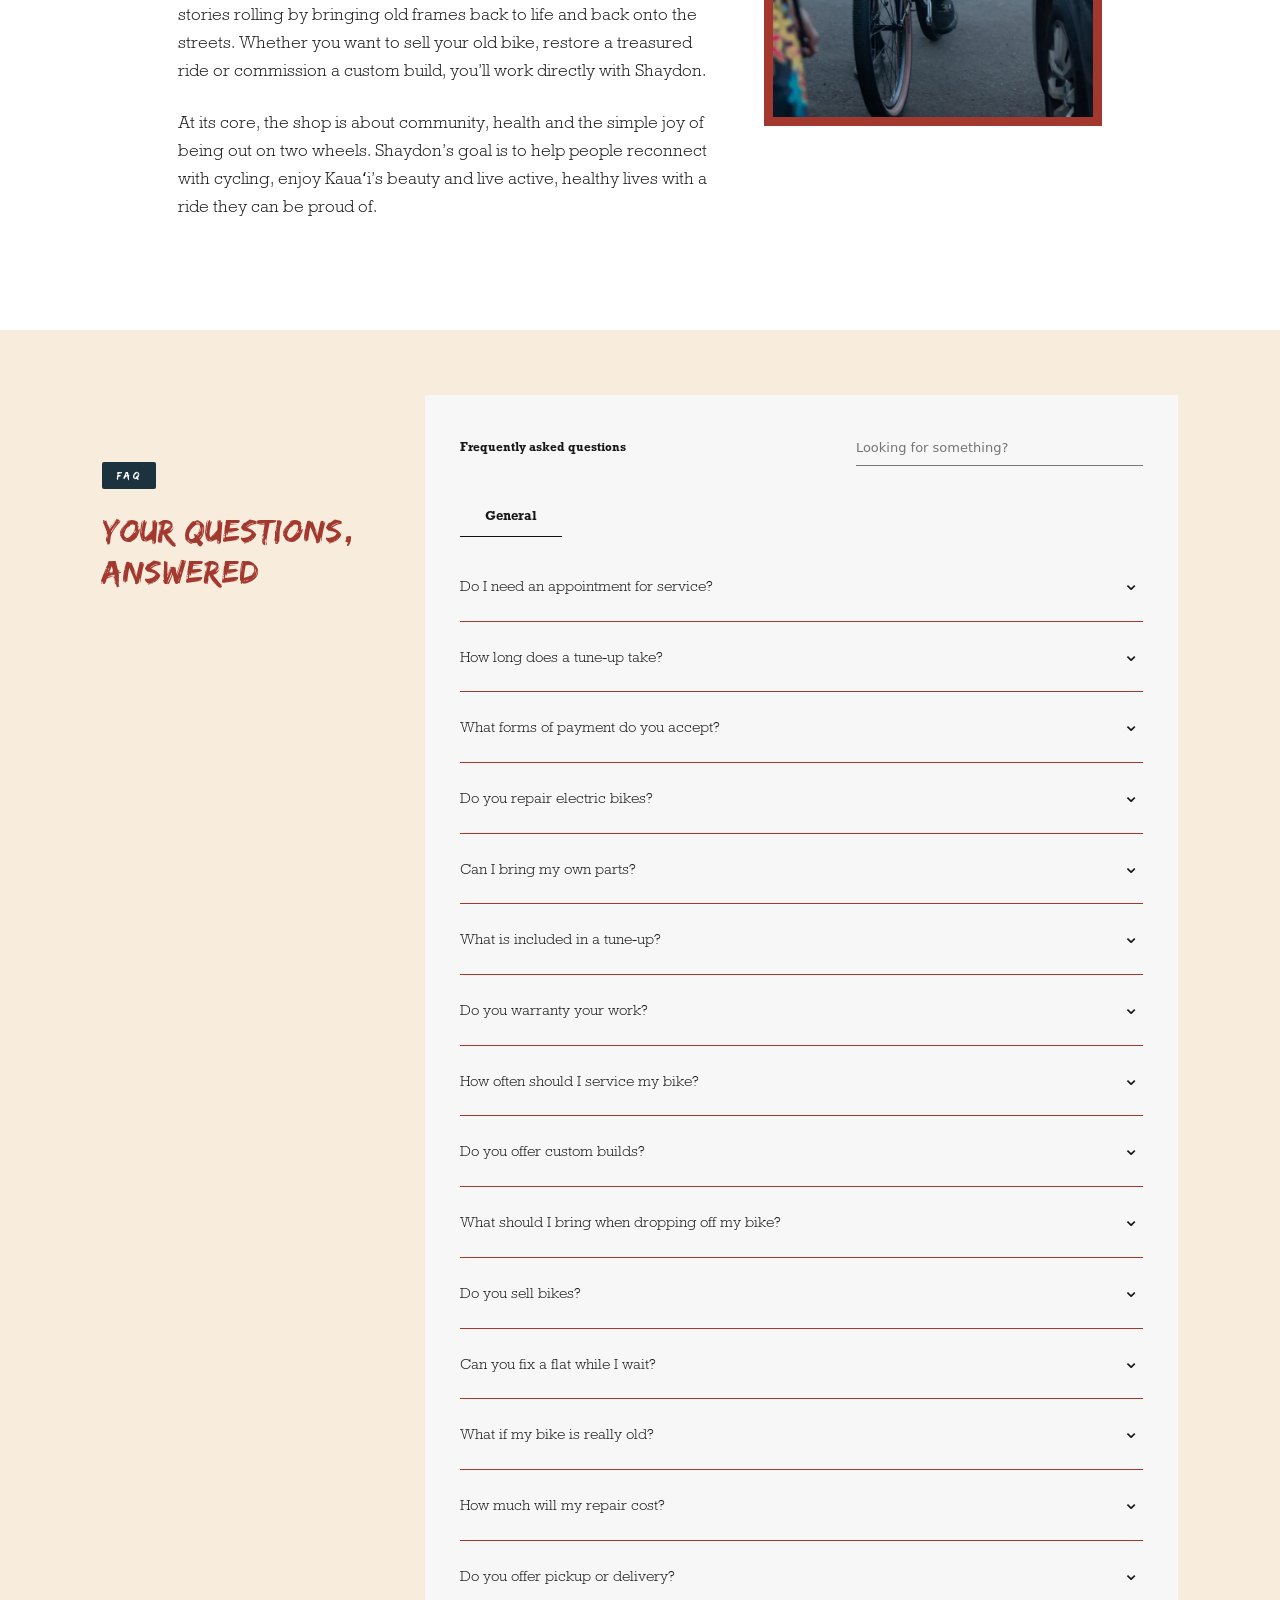
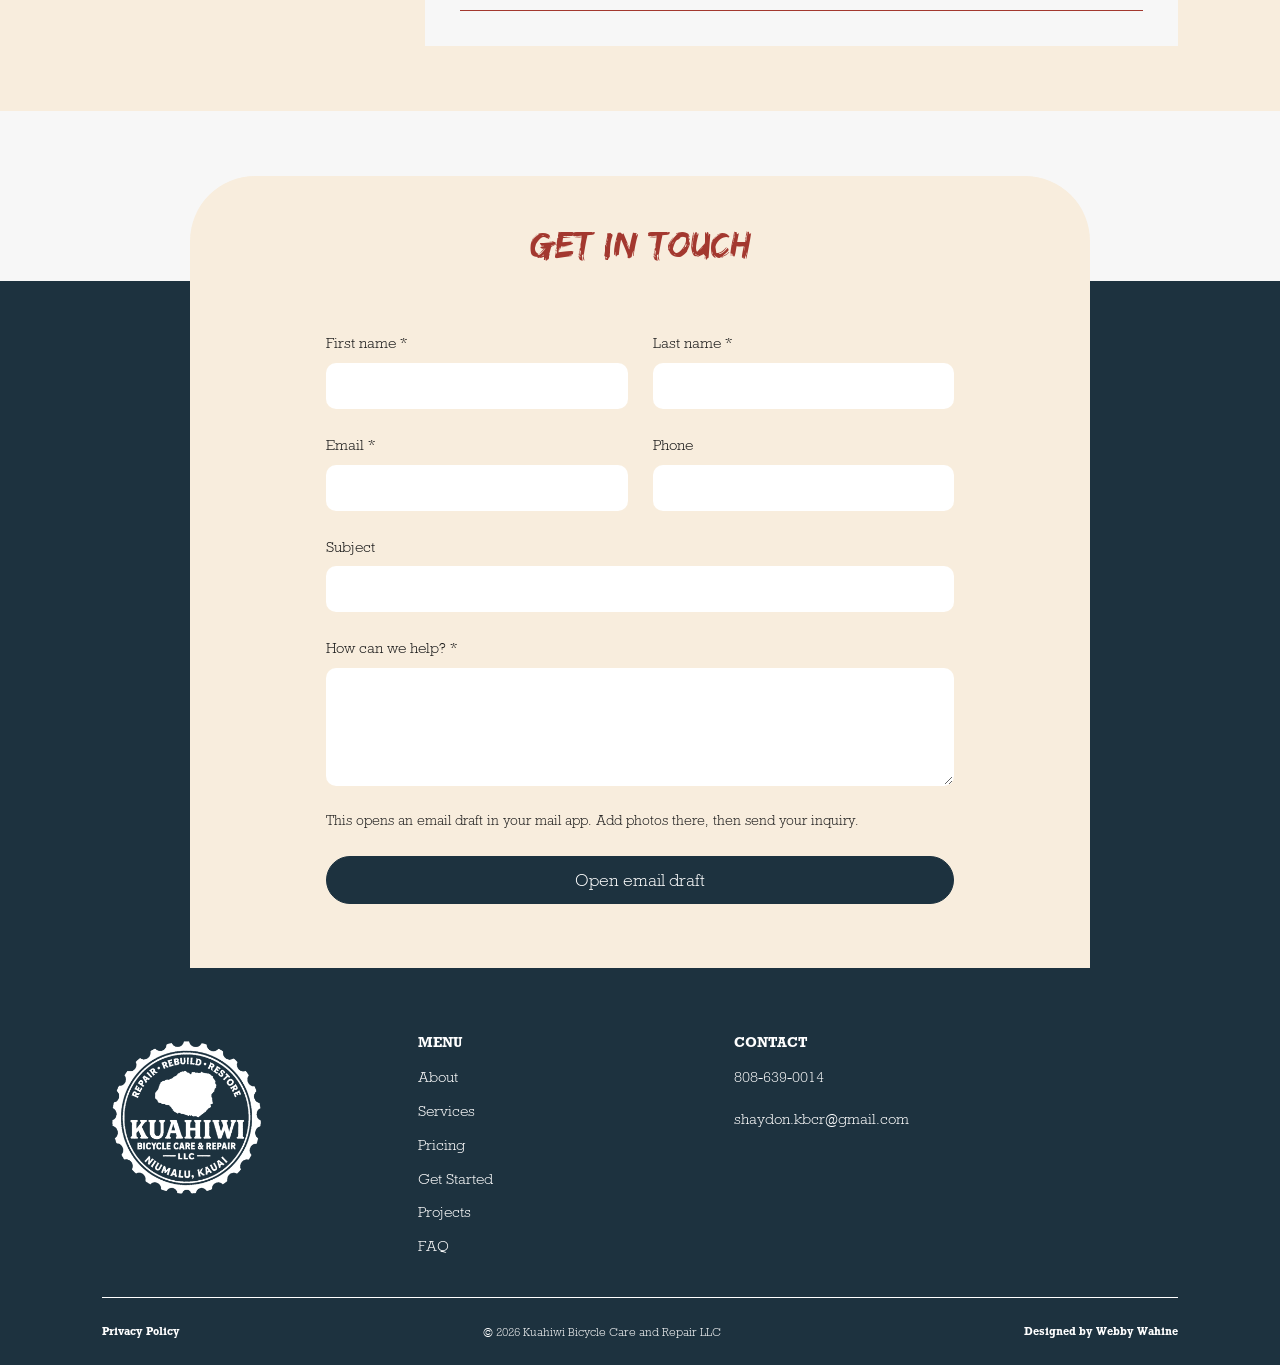
==== commit a2231f8e: "Add files via upload Add English and Pidgin language toggle" ====
--- a/index.html
+++ b/index.html
@@ -1,4 +1,4 @@
-<!doctype html><html lang="en"><head><meta charset="utf-8"><meta name="viewport" content="width=device-width, initial-scale=1"><title>Bicycle Repair in Līhuʻe, Kauaʻi | Kuahiwi Care & Repair</title><meta name="description" content="Bicycle repairs, tune-ups, vintage restorations and custom builds in Līhuʻe, Kauaʻi. Contact Shaydon at Kuahiwi for an estimate."><meta name="robots" content="noindex, nofollow"><meta name="theme-color" content="#1D323F"><link rel="canonical" href="https://www.kuahiwibikecnr.com/"><meta property="og:title" content="Bicycle Repair in Līhuʻe, Kauaʻi | Kuahiwi Care & Repair"><meta property="og:description" content="Bicycle repairs, tune-ups, vintage restorations and custom builds in Līhuʻe, Kauaʻi. Contact Shaydon at Kuahiwi for an estimate."><meta property="og:type" content="website"><meta property="og:url" content="https://www.kuahiwibikecnr.com/"><meta property="og:image" content="https://www.kuahiwibikecnr.com/assets/images/bike-purple.webp"><meta name="twitter:card" content="summary_large_image"><link rel="icon" href="assets/favicon.svg" type="image/svg+xml"><link rel="preload" href="assets/fonts/edo.ttf" as="font" type="font/ttf" crossorigin><link rel="preload" href="assets/images/workshop-poster.jpg" as="image"><link rel="stylesheet" href="assets/styles.css"><script src="assets/site.js" defer></script></head><body><a class="skip" href="#main">Skip to content</a><header class="header"><a class="nav-logo" href="index.html" aria-label="Kuahiwi home"><img src="assets/images/nav-logo.webp" alt="Kuahiwi" width="66" height="66"></a><button class="menu-toggle" aria-controls="main-nav" aria-expanded="false" aria-label="Open navigation"><span class="hamburger" aria-hidden="true"><span></span><span></span><span></span></span></button><nav id="main-nav" aria-label="Main navigation"><a href="index.html#about">About</a><a href="index.html#services">Services</a><a href="index.html#pricing">Pricing</a><a href="index.html#get-started">Get Started</a><a href="index.html#projects">Projects</a><a href="index.html#faq">FAQ</a><a class="button small" href="index.html#contact">Contact us</a></nav></header><main id="main"><section class="hero" aria-label="Kuahiwi Bicycle Care and Repair"><video id="hero-video" muted loop playsinline preload="none" poster="assets/images/workshop-poster.jpg" aria-label="Bicycle care and repair in the Kuahiwi workshop"><source data-src="assets/video/workshop-header.mp4" type="video/mp4"></video><div class="hero-shade"></div><div class="hero-content"><img src="assets/images/logo.webp" width="440" height="440" alt="Kuahiwi Bicycle Care and Repair LLC — Repair, Rebuild, Restore"><h1>Your little Kauaʻi bike shop for<br>custom builds, repairs, restorations, and trades</h1></div><button id="video-toggle" class="video-toggle" aria-label="Pause background video">Pause video</button></section>
+<!doctype html><html lang="en"><head><meta charset="utf-8"><meta name="viewport" content="width=device-width, initial-scale=1"><title>Bicycle Repair in Līhuʻe, Kauaʻi | Kuahiwi Care & Repair</title><meta name="description" content="Bicycle repairs, tune-ups, vintage restorations and custom builds in Līhuʻe, Kauaʻi. Contact Shaydon at Kuahiwi for an estimate."><meta name="robots" content="noindex, nofollow"><meta name="theme-color" content="#1D323F"><link rel="canonical" href="https://www.kuahiwibikecnr.com/"><meta property="og:title" content="Bicycle Repair in Līhuʻe, Kauaʻi | Kuahiwi Care & Repair"><meta property="og:description" content="Bicycle repairs, tune-ups, vintage restorations and custom builds in Līhuʻe, Kauaʻi. Contact Shaydon at Kuahiwi for an estimate."><meta property="og:type" content="website"><meta property="og:url" content="https://www.kuahiwibikecnr.com/"><meta property="og:image" content="https://www.kuahiwibikecnr.com/assets/images/bike-purple.webp"><meta name="twitter:card" content="summary_large_image"><link rel="icon" href="assets/favicon.svg" type="image/svg+xml"><link rel="preload" href="assets/fonts/edo.ttf" as="font" type="font/ttf" crossorigin><link rel="preload" href="assets/images/workshop-poster.jpg" as="image"><link rel="stylesheet" href="assets/styles.css"><script src="assets/translations.js" defer></script><script src="assets/language.js" defer></script><script src="assets/site.js" defer></script></head><body><a class="skip" href="#main">Skip to content</a><header class="header"><a class="nav-logo" href="index.html" aria-label="Kuahiwi home"><img src="assets/images/nav-logo.webp" alt="Kuahiwi" width="66" height="66"></a><div class="language-switch" role="group" aria-label="Website language"><button type="button" data-language="en" lang="en" aria-pressed="true">English</button><button type="button" data-language="hwc" lang="hwc" aria-pressed="false">Pidgin</button></div><button class="menu-toggle" aria-controls="main-nav" aria-expanded="false" aria-label="Open navigation"><span class="hamburger" aria-hidden="true"><span></span><span></span><span></span></span></button><nav id="main-nav" aria-label="Main navigation"><a href="index.html#about">About</a><a href="index.html#services">Services</a><a href="index.html#pricing">Pricing</a><a href="index.html#get-started">Get Started</a><a href="index.html#projects">Projects</a><a href="index.html#faq">FAQ</a><a class="button small" href="index.html#contact">Contact us</a></nav></header><main id="main"><section class="hero" aria-label="Kuahiwi Bicycle Care and Repair"><video id="hero-video" muted loop playsinline preload="none" poster="assets/images/workshop-poster.jpg" aria-label="Bicycle care and repair in the Kuahiwi workshop"><source data-src="assets/video/workshop-header.mp4" type="video/mp4"></video><div class="hero-shade"></div><div class="hero-content"><img src="assets/images/logo.webp" width="440" height="440" alt="Kuahiwi Bicycle Care and Repair LLC — Repair, Rebuild, Restore"><h1>Your little Kauaʻi bike shop for<br>custom builds, repairs, restorations, and trades</h1></div><button id="video-toggle" class="video-toggle" aria-label="Pause background video">Pause video</button></section>
 <section id="services" class="services"><div class="services-copy"><p class="eyebrow">Services menu</p><h2>What we do</h2><div class="service-grid"><article><img src="assets/images/service-fix.webp" alt="" width="66" height="66" loading="lazy"><div><h3>Fix Current Bikes</h3><p>From tune-ups and flat fixes to full rebuilds, we’ll keep your wheels spinning smoothly.</p></div></article><article><img src="assets/images/service-custom.webp" alt="" width="66" height="66" loading="lazy"><div><h3>Custom Bike Builds</h3><p>Hand-crafted restorations, mixing vintage charm with modern performance.</p></div></article><article><img src="assets/images/service-buy.webp" alt="" width="66" height="66" loading="lazy"><div><h3>Buy Old Bikes</h3><p>Got a retro bike from the 80s or 90s collecting dust? We’ll buy it and give it a second life.</p></div></article><article><img src="assets/images/service-ship.webp" alt="" width="66" height="66" loading="lazy"><div><h3>Bike Shipping</h3><p>Need your dream ride on another island? We can ship to outer islands. Shipping fees apply.</p></div></article><article><img src="assets/images/service-parts.webp" alt="" width="66" height="66" loading="lazy"><div><h3>Retro Parts and Sourcing</h3><p>Looking for something specific? Call us! We can help track down those specific parts.</p></div></article></div></div><figure class="service-photo"><img src="assets/images/bike-red-detail.webp" alt="Red Bridgestone bicycle frame, handlebars and front wheel beside the water" width="1400" height="1050" loading="lazy"><img src="assets/images/bike-purple.webp" alt="Bicycle wheel with a miniature coffee cup on the tire valve" width="1800" height="1350" loading="lazy"></figure></section>
 <section id="pricing" class="pricing section"><p class="eyebrow">Pricing menu</p><h2>Service rates</h2><div class="rates-workbench"><div id="rate-tabs" class="rate-tabs" role="tablist" aria-label="Service rate categories" aria-orientation="vertical" hidden><button type="button" role="tab" id="rate-tab-0" aria-controls="rate-panel-0" aria-selected="false" tabindex="-1">Consultation - Free</button><button type="button" role="tab" id="rate-tab-1" aria-controls="rate-panel-1" aria-selected="false" tabindex="-1">Tune-up</button><button type="button" role="tab" id="rate-tab-2" aria-controls="rate-panel-2" aria-selected="false" tabindex="-1">Overhaul</button><button type="button" role="tab" id="rate-tab-3" aria-controls="rate-panel-3" aria-selected="false" tabindex="-1">Wheels</button><button type="button" role="tab" id="rate-tab-4" aria-controls="rate-panel-4" aria-selected="false" tabindex="-1">Driveline</button><button type="button" role="tab" id="rate-tab-5" aria-controls="rate-panel-5" aria-selected="false" tabindex="-1">Brakes</button><button type="button" role="tab" id="rate-tab-6" aria-controls="rate-panel-6" aria-selected="false" tabindex="-1">Cockpit</button><button type="button" role="tab" id="rate-tab-7" aria-controls="rate-panel-7" aria-selected="false" tabindex="-1">Shop time (other)</button><button type="button" role="tab" id="rate-tab-8" aria-controls="rate-panel-8" aria-selected="false" tabindex="-1">Custom builds</button></div><div class="rate-panels"><section class="rate-panel" id="rate-panel-0" aria-labelledby="rate-tab-0" tabindex="0"><h3>Consultation - Free</h3><div class="price-content"><p>A bike evaluation and discussion of the parts and work needed.</p></div></section><section class="rate-panel" id="rate-panel-1" aria-labelledby="rate-tab-1" tabindex="0"><h3>Tune-up</h3><div class="price-content"><h3>$100 + parts</h3><p>A full refresh to get your bike riding smoothly again.</p><ul><li>Adjust driveline &amp; brakes</li><li>New cables</li><li>True wheels</li><li>Tighten headset, wheel bearings &amp; bottom bracket</li><li>Check all bolts</li><li>Wipe bike</li><li>Lubricate chain &amp; pivot points</li><li>Inspect tires &amp; inflate to proper PSI</li><li>Safety check on lights, reflectors &amp; accessories</li></ul></div></section><section class="rate-panel" id="rate-panel-2" aria-labelledby="rate-tab-2" tabindex="0"><h3>Overhaul</h3><div class="price-content"><h3>$200 + parts</h3><ul><li>Adjust driveline &amp; brakes</li><li>New cables, housings &amp; ends</li><li>Check &amp; true wheels</li><li>Clean &amp; grease headset and wheel bearings</li><li>Check &amp; grease bottom bracket</li><li>Torque all bolts</li><li>Wipe bike</li><li>Check chain stretch, clean &amp; lubricate chain</li><li>Clean &amp; inspect derailleurs and cassette</li><li>Inspect tires &amp; inflate to proper PSI</li><li>Safety check on lights, reflectors &amp; accessories</li></ul></div></section><section class="rate-panel" id="rate-panel-3" aria-labelledby="rate-tab-3" tabindex="0"><h3>Wheels</h3><dl><div><dt>Tube install</dt><dd>$10 + tube</dd></div><div><dt>Tire install</dt><dd>$10 + tire</dd></div><div><dt>Wheel bearing service</dt><dd>$25</dd></div><div><dt>Wheel truing</dt><dd>$30</dd></div><div><dt>Wheel build</dt><dd>$75</dd></div><div><dt>Tubeless tire setup</dt><dd>$35 + materials</dd></div><div><dt>Tubeless refresh / reseal</dt><dd>$20</dd></div><div><dt>Spoke replacement</dt><dd>$5 each + parts</dd></div><div><dt>Complete build</dt><dd>Custom pricing</dd></div></dl></section><section class="rate-panel" id="rate-panel-4" aria-labelledby="rate-tab-4" tabindex="0"><h3>Driveline</h3><dl><div><dt>Chain install</dt><dd>$15</dd></div><div><dt>Cable install</dt><dd>$20</dd></div><div><dt>Housing install</dt><dd>$25</dd></div><div><dt>Derailleur adjustment</dt><dd>$20</dd></div><div><dt>Cassette / freewheel replacement</dt><dd>$25 + parts</dd></div><div><dt>Crankset / chainring replacement</dt><dd>$25–40</dd></div><div><dt>Bottom bracket replacement</dt><dd>$40 + part</dd></div></dl></section><section class="rate-panel" id="rate-panel-5" aria-labelledby="rate-tab-5" tabindex="0"><h3>Brakes</h3><dl><div><dt>Brake adjustment</dt><dd>$15</dd></div><div><dt>Brake bleed</dt><dd>$40</dd></div><div><dt>Pad installation</dt><dd>$20–40 + parts</dd></div><div><dt>Brake cable &amp; housing replacement</dt><dd>$25</dd></div><div><dt>Hydraulic hose install / shorten</dt><dd>$40</dd></div><div><dt>Rotor installation / truing</dt><dd>$15</dd></div></dl></section><section class="rate-panel" id="rate-panel-6" aria-labelledby="rate-tab-6" tabindex="0"><h3>Cockpit</h3><dl><div><dt>Stem replacement</dt><dd>$20</dd></div><div><dt>Handlebar replacement</dt><dd>$20</dd></div><div><dt>Grip installation</dt><dd>$10 + parts</dd></div><div><dt>Bar tape installation</dt><dd>$20</dd></div><div><dt>Brake lever / shifter swap</dt><dd>$20–30</dd></div><div><dt>Headset spacer / stem height adjustment</dt><dd>$10</dd></div></dl></section><section class="rate-panel" id="rate-panel-7" aria-labelledby="rate-tab-7" tabindex="0"><h3>Shop time (other)</h3><dl><div><dt>General shop labor</dt><dd>$60 / hour</dd></div><div><dt>Accessory install (rack, fender, basket, etc.)</dt><dd>$15–40</dd></div></dl></section><section class="rate-panel" id="rate-panel-8" aria-labelledby="rate-tab-8" tabindex="0"><h3>Custom builds</h3><div class="price-content"><h3>Contact for pricing</h3><p>Full frame-up rebuilds and specialty conversions, customized to match your ride style.</p><ul><li>Strip and degrease frame</li><li>Clean threads and polish</li><li>Complete rebuild</li></ul><p>Café cruiser, commuter, townie, single-speed or fixed-gear conversions.</p><a href="#contact">Discuss your build</a></div></section></div></div></section>
 <div class="rider-photos"><img src="assets/images/bike-detail.webp" width="1800" height="1350" alt="Three cyclists with their bicycles beside the harbor" loading="lazy"><img src="assets/images/bike-blue.webp" width="1350" height="1800" alt="Rider with a blue bicycle along the coast" loading="lazy"></div>
--- a/assets/styles.css
+++ b/assets/styles.css
@@ -94,3 +94,16 @@
 @media(max-width:1000px){.rates-workbench.enhanced{grid-template-columns:230px minmax(0,1fr);gap:22px}.rate-panel{padding:25px}.rate-tabs button{padding:15px;font-size:15px}}
 @media(max-width:800px){.menu-toggle{display:flex}.rates-workbench.enhanced{grid-template-columns:1fr}.rate-tabs{display:grid;grid-template-columns:repeat(2,minmax(0,1fr));gap:9px}.rate-tabs button{height:100%;font-size:14px}.rate-tabs button:last-child{grid-column:1/-1}.about-grid>div{display:block;font-size:16px;line-height:1.75}.about-grid>div>p+p{margin-top:22px}.about-grid figure{width:min(100%,400px)}}
 @media(max-width:420px){.rate-panel{padding:22px 18px}.rate-panel dl>div{display:block}.rate-panel dt{max-width:100%}.rate-panel dd{text-align:left;margin-top:7px;white-space:normal}.rate-panel>h3{font-size:29px}.rate-tabs button{padding:13px 11px;font-size:13px}}
+
+/* v9: locally curated English / Pidgin toggle. */
+.language-switch{display:inline-flex;align-items:center;gap:2px;background:#ffffffd9;padding:3px;border:1px solid #1d323f40;border-radius:25px;flex-shrink:0;order:3;color:var(--navy)}
+.language-switch button{border:0;border-radius:20px;background:transparent;color:var(--navy);font:700 12px/1.3 var(--body);padding:10px 12px;min-height:38px}
+.language-switch button[aria-pressed="true"]{background:var(--navy);color:white}
+.header{gap:15px}
+.header nav{order:2;gap:17px;min-width:0}
+.header nav>a{font-size:15px}
+.menu-toggle{order:4;flex-shrink:0}
+@media(max-width:1200px){.header nav{gap:12px}.header nav>a{font-size:13px}.header nav .button{padding:12px 18px;font-size:13px}.language-switch button{padding:10px}}
+@media(max-width:1050px){.header{left:4%;width:92%;padding:8px 12px;gap:10px}.nav-logo{width:52px;height:52px}.nav-logo img{width:94px;height:94px;left:-21px;top:-20px}.language-switch{order:1;margin-left:auto}.menu-toggle{display:flex;order:2}.header nav{order:3;display:none;position:absolute;top:100%;left:0;right:0;margin-top:10px;padding:20px;background:var(--navy);border-radius:20px}.header nav.is-open{display:flex;flex-direction:column;align-items:stretch;gap:0}.header nav>a{padding:13px 15px;font-size:18px;white-space:normal}.header nav .button{margin-top:10px;background:var(--red);font-size:16px}.subpage-header{left:auto;top:auto;position:relative;margin:15px auto}}
+@media(max-width:360px){.header{padding:7px 9px;gap:7px}.language-switch button{font-size:11px;padding:9px 8px}.language-switch{gap:0}.menu-toggle{min-width:44px;min-height:44px;padding:12px 10px}}
+html[lang="hwc"] .hero h1{max-width:900px}
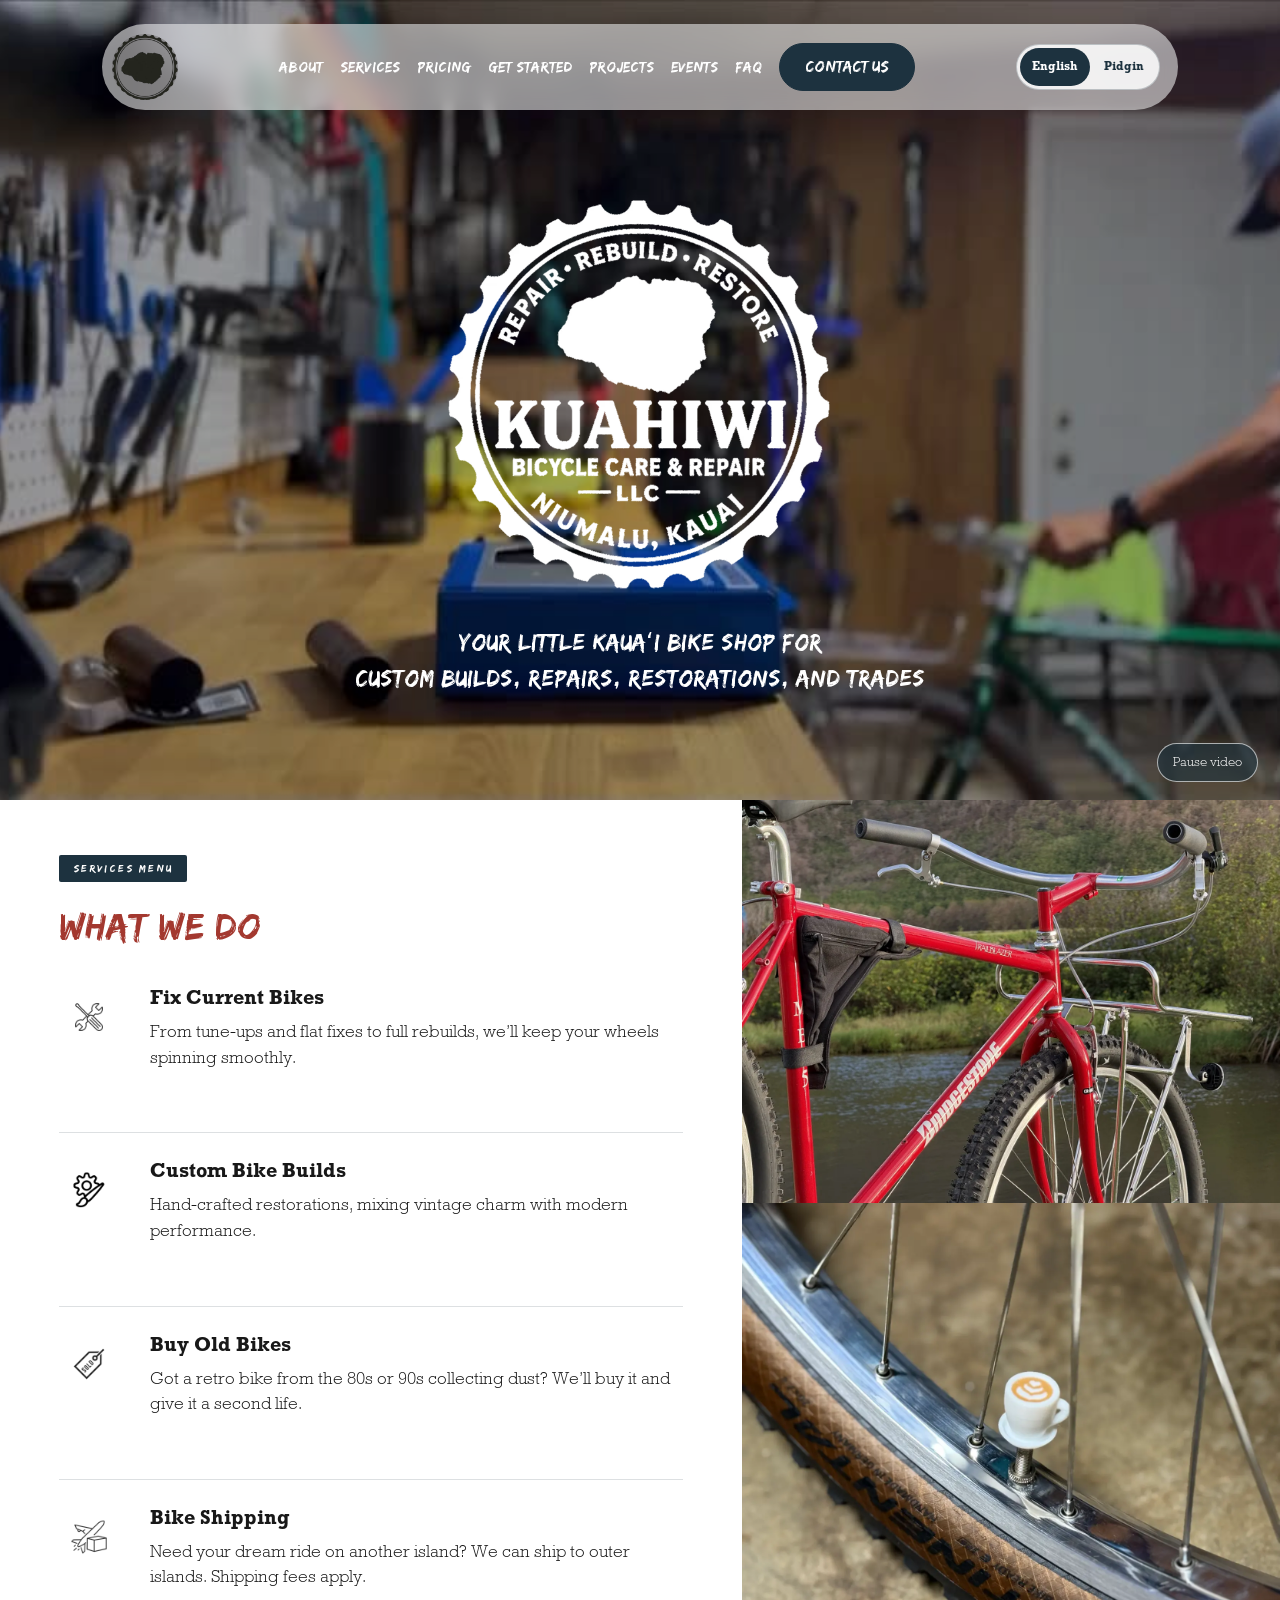
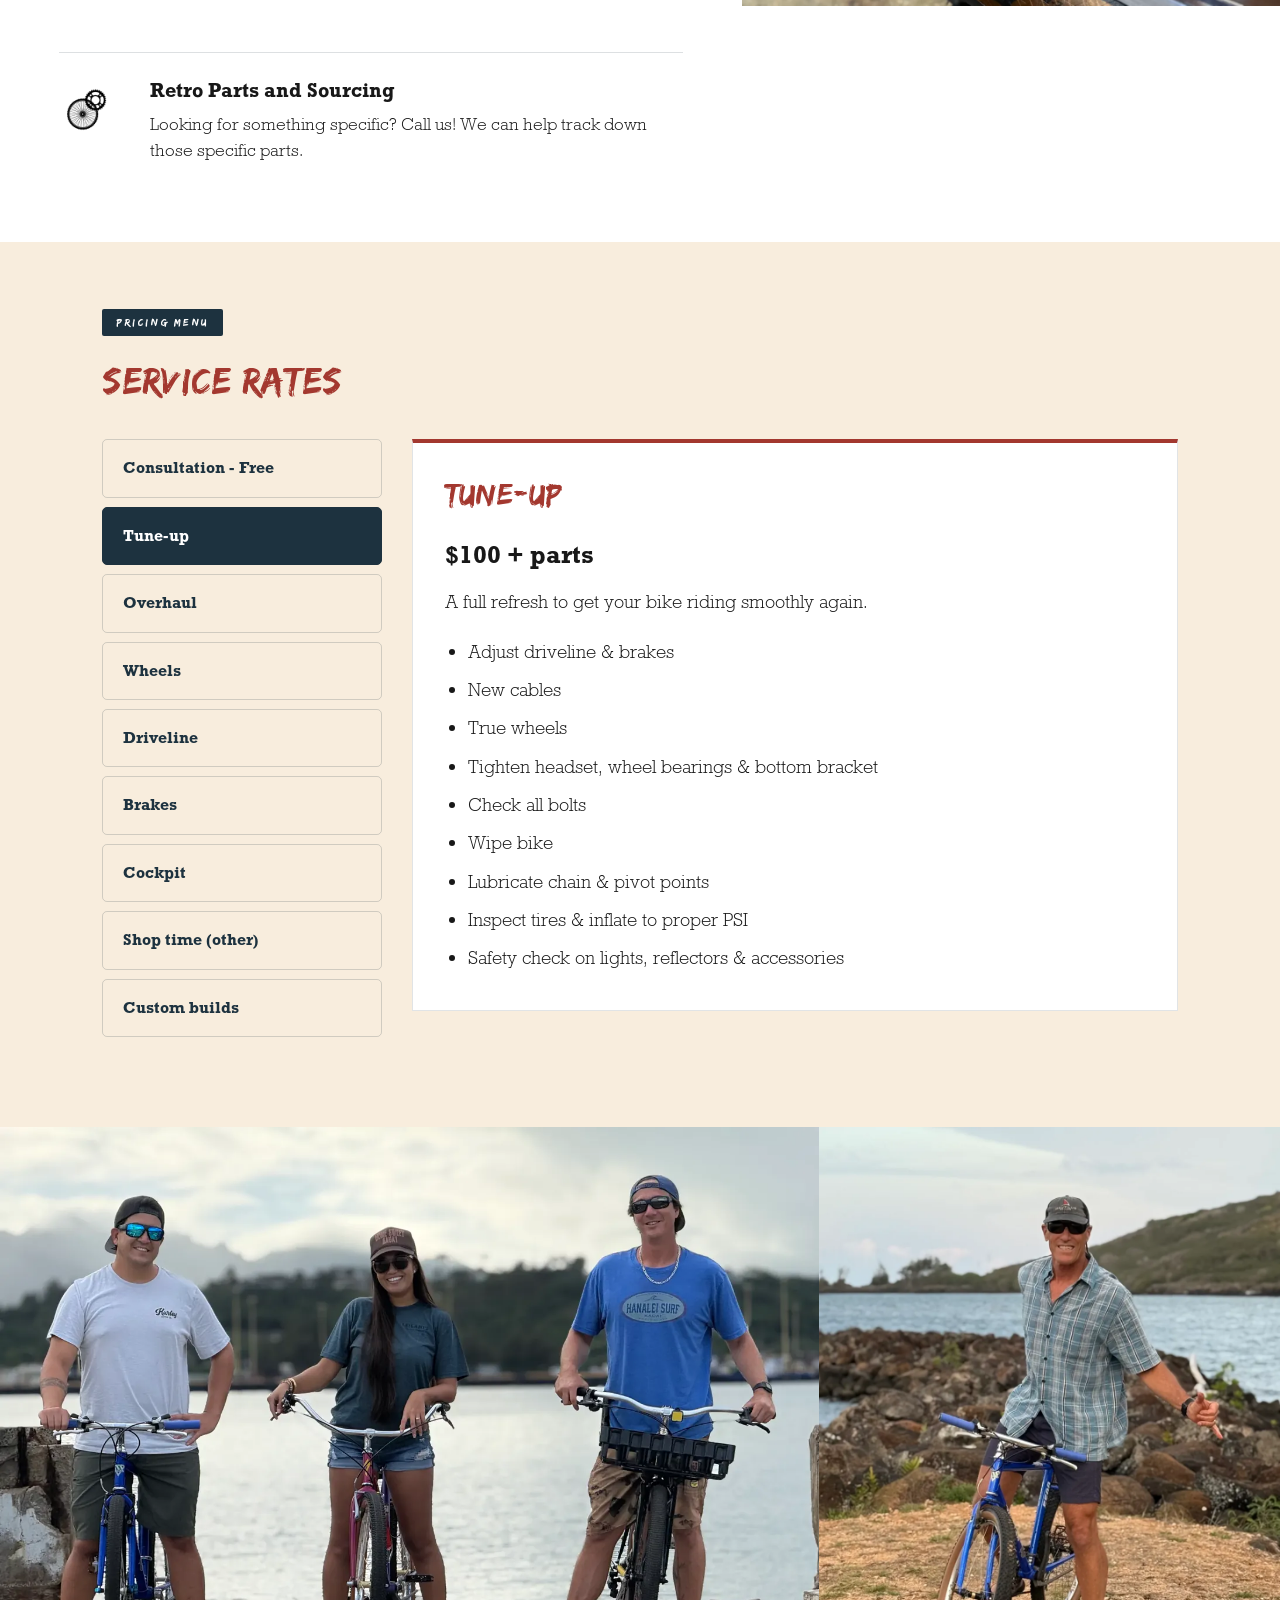
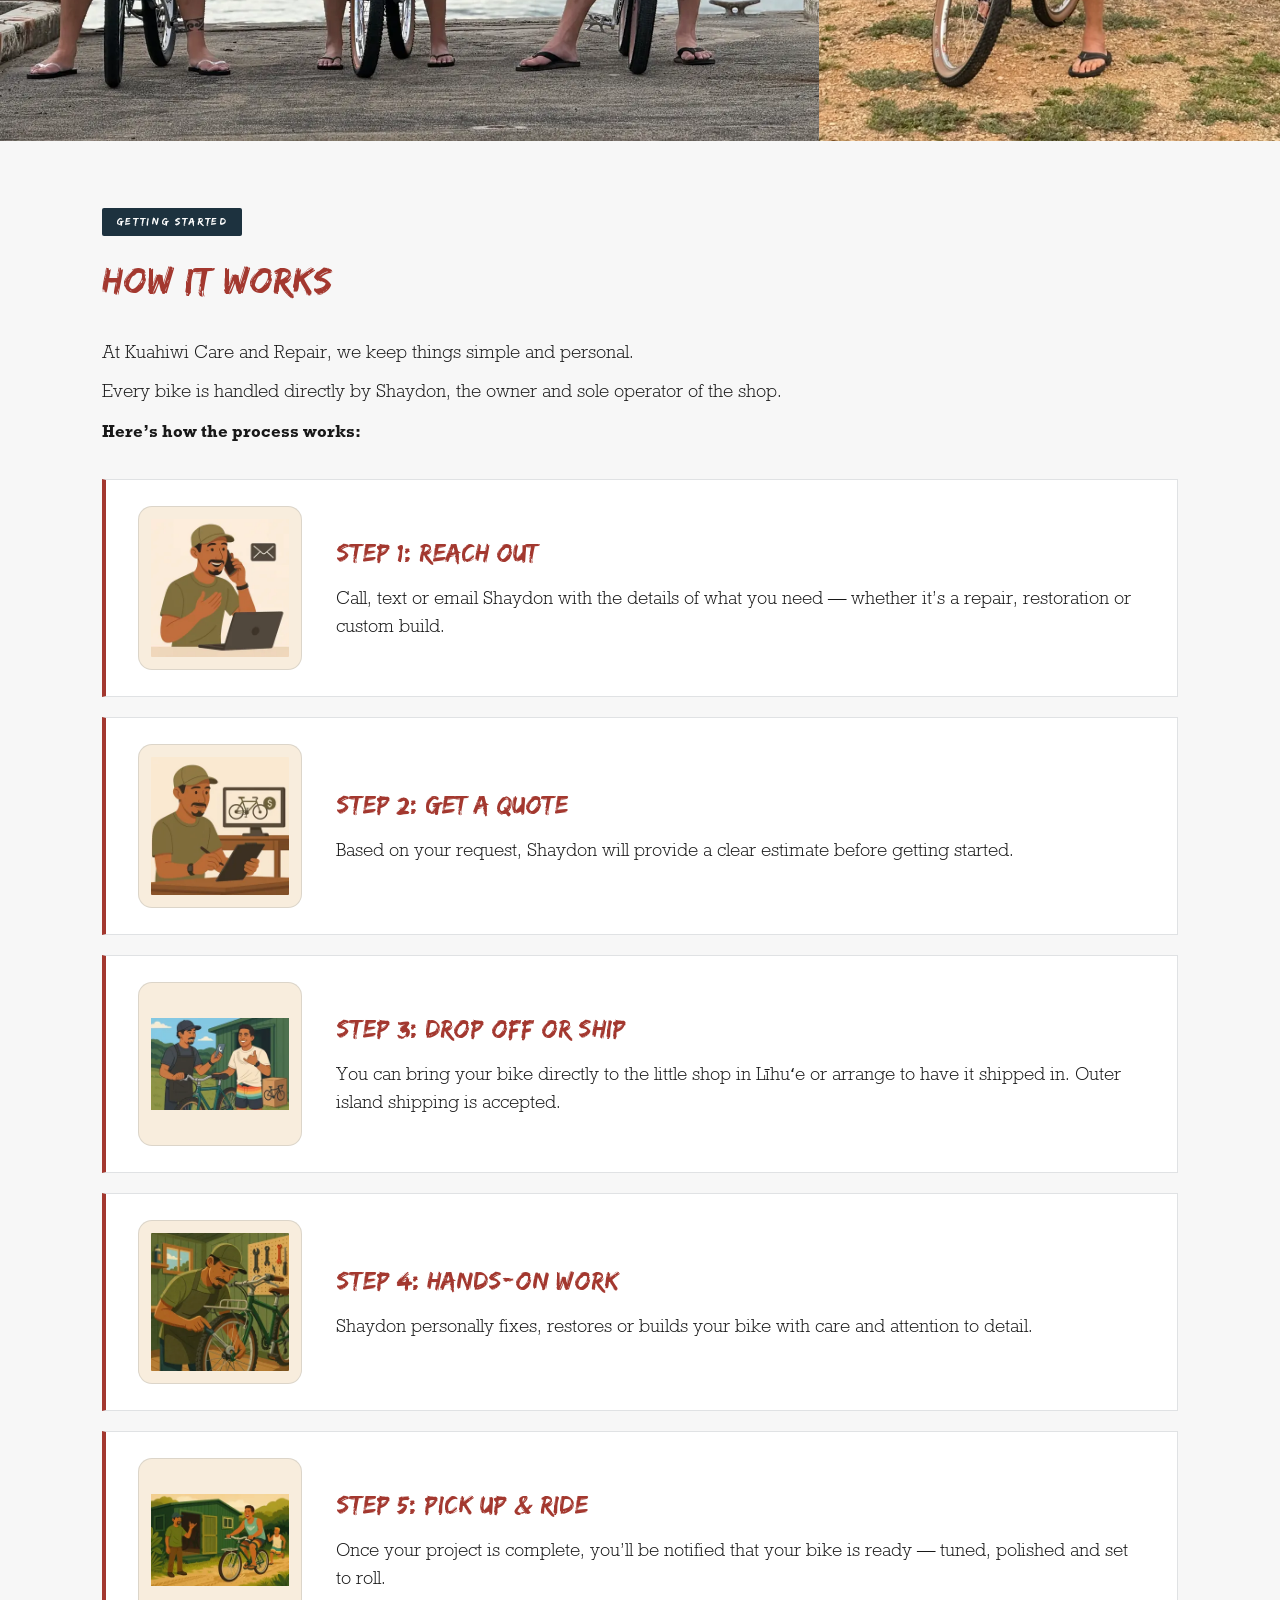
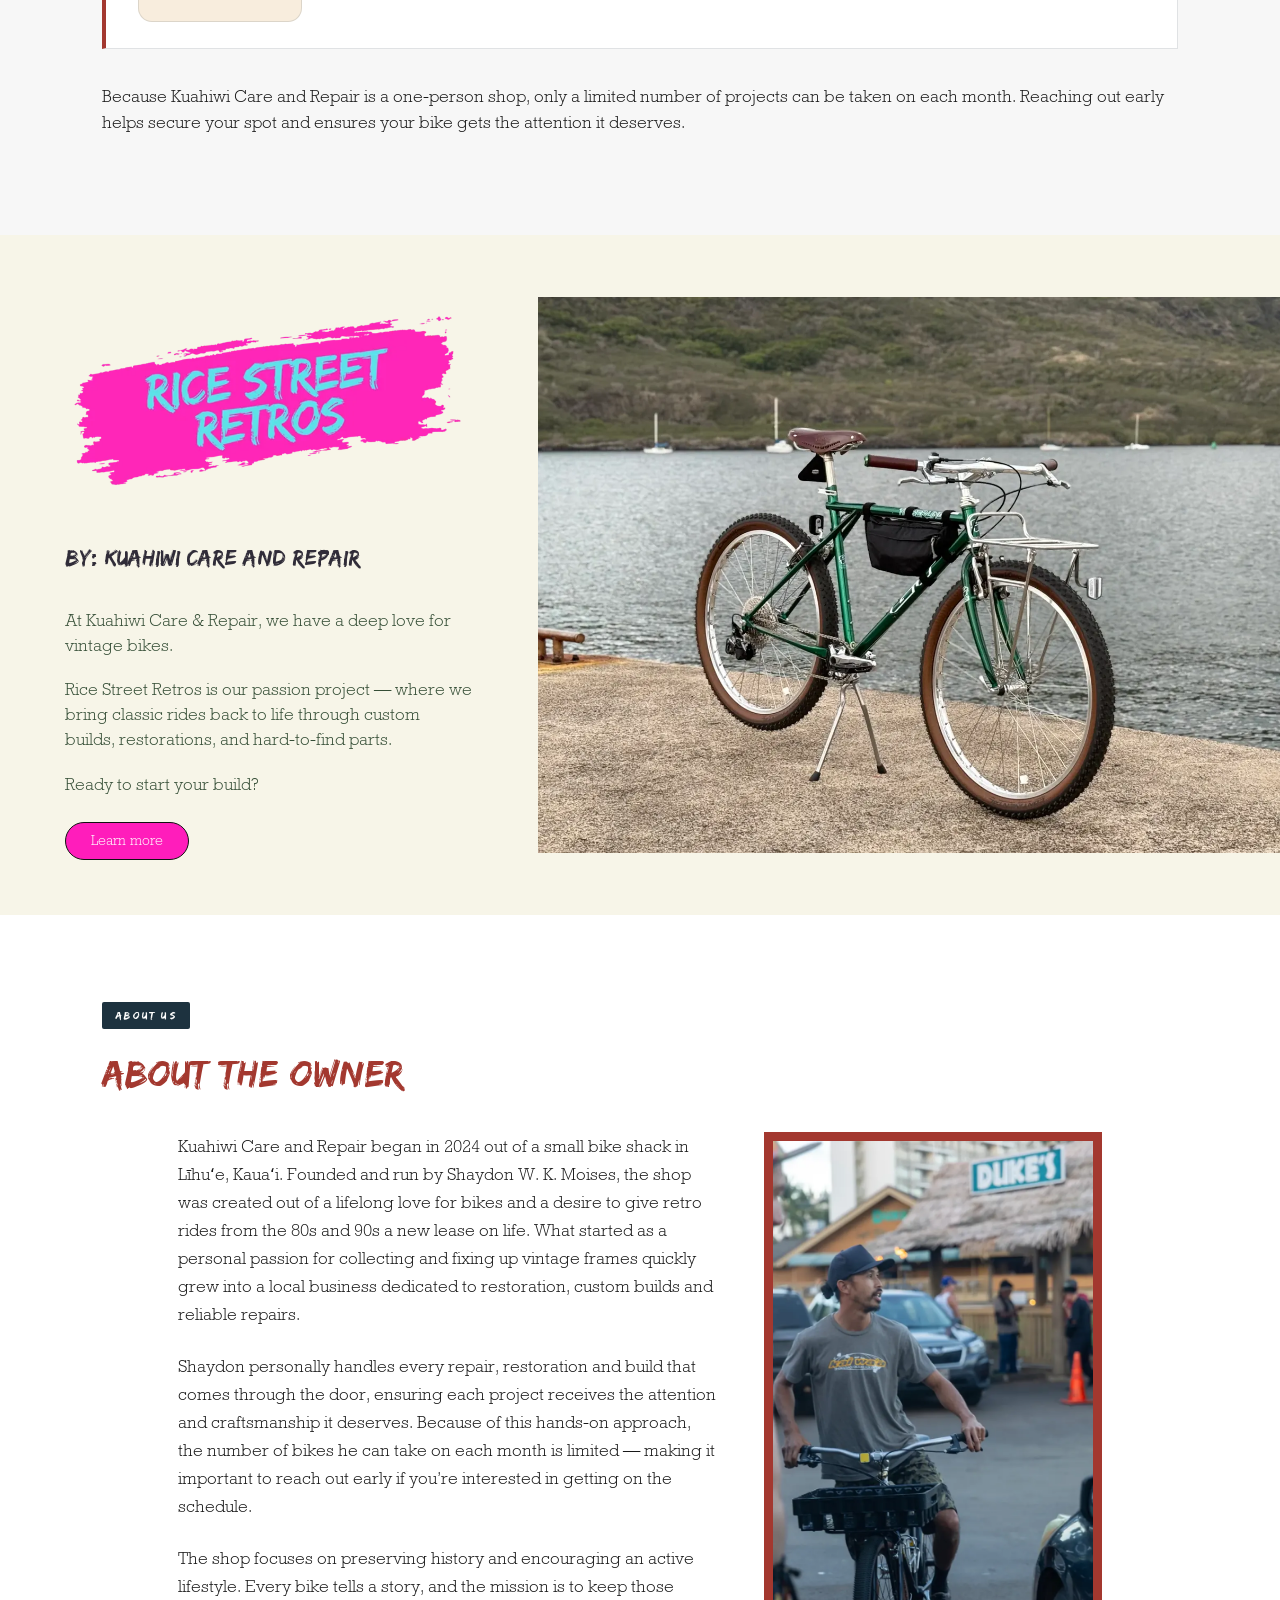
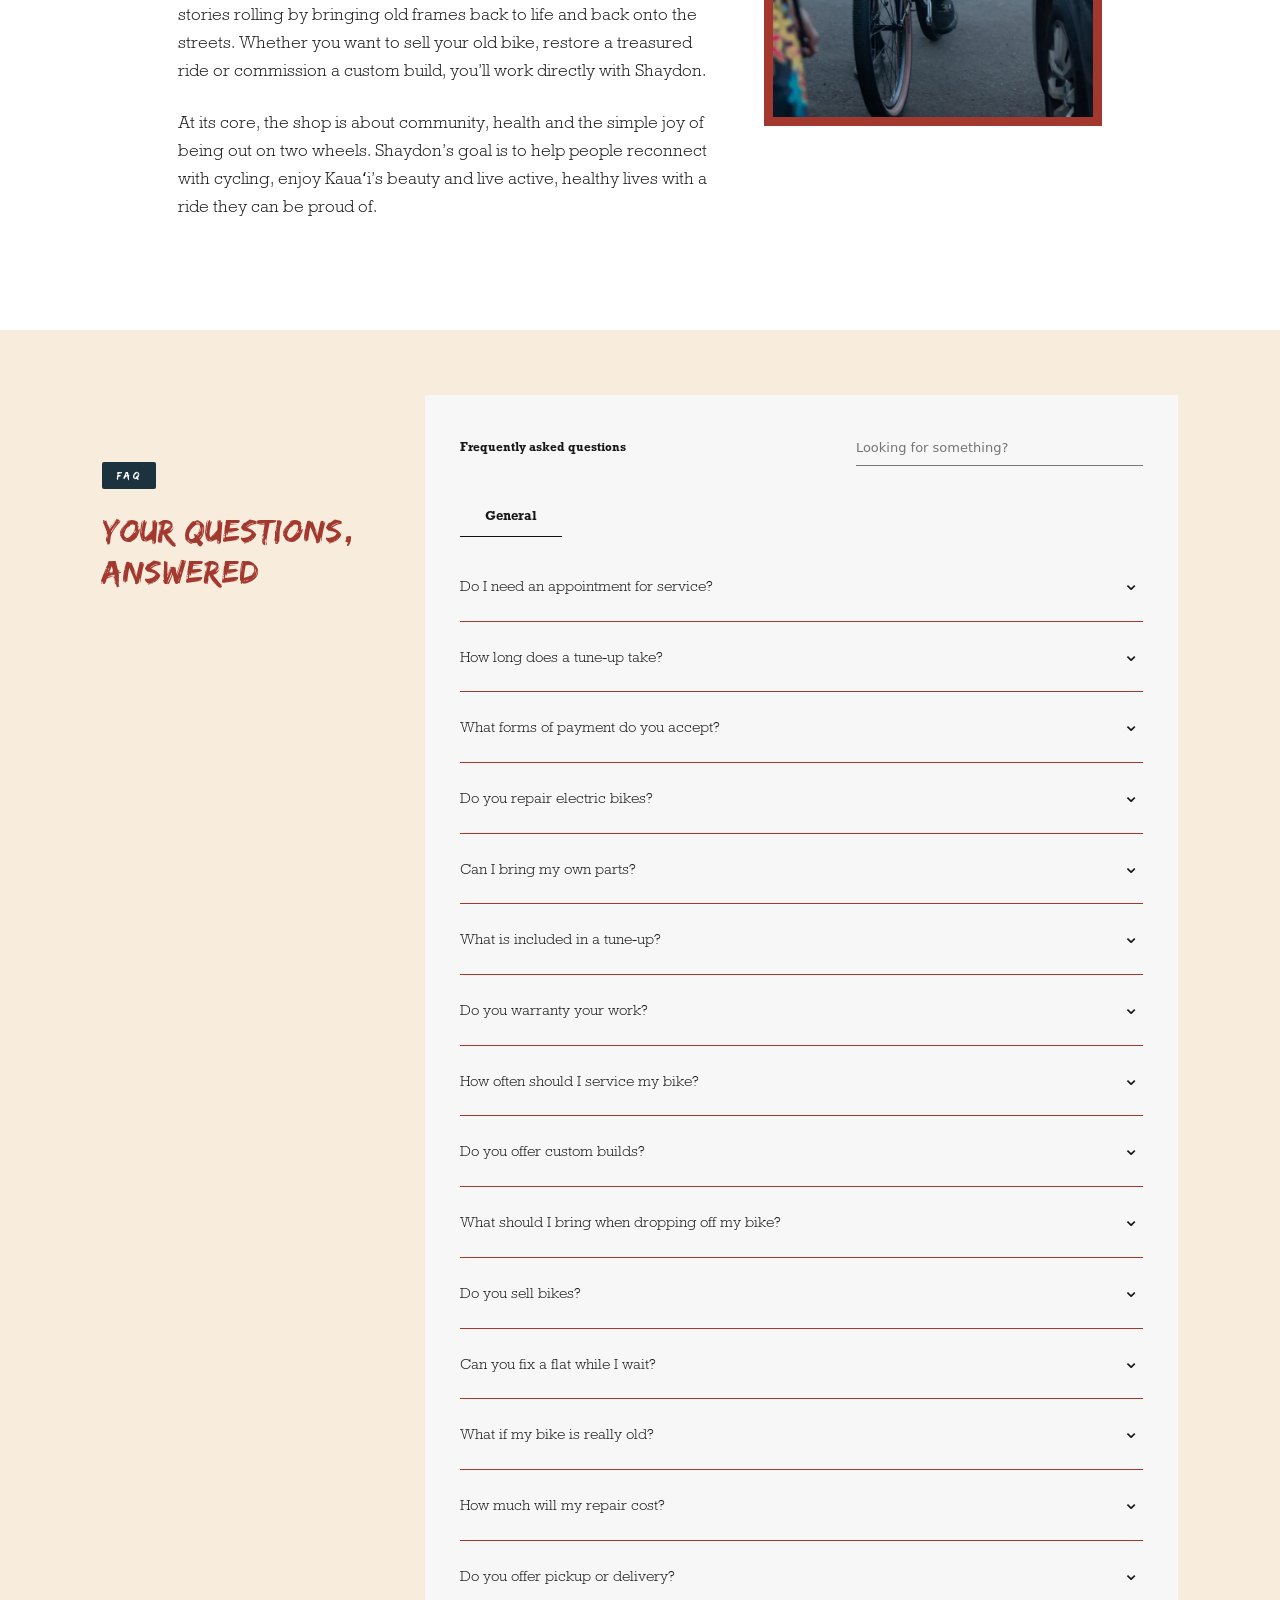
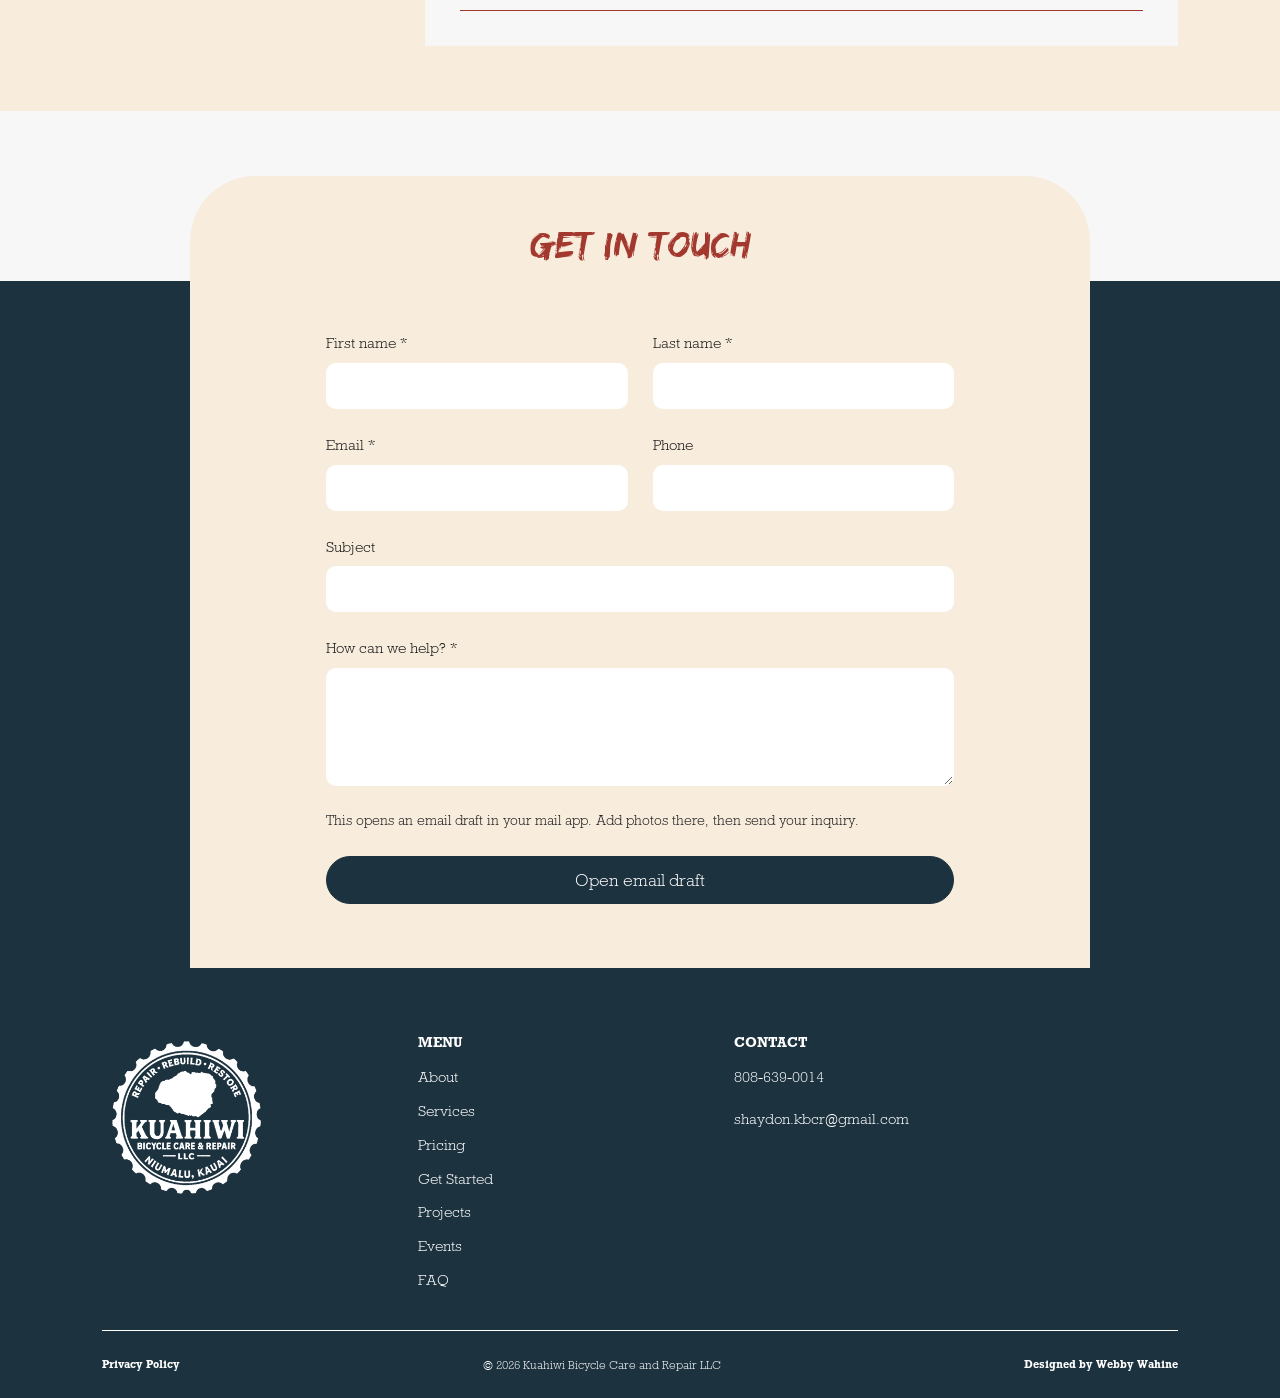
==== commit 7265d71d: "Add files via upload Add Events page and update Pidgin navigation" ====
--- a/index.html
+++ b/index.html
@@ -1,4 +1,4 @@
-<!doctype html><html lang="en"><head><meta charset="utf-8"><meta name="viewport" content="width=device-width, initial-scale=1"><title>Bicycle Repair in Līhuʻe, Kauaʻi | Kuahiwi Care & Repair</title><meta name="description" content="Bicycle repairs, tune-ups, vintage restorations and custom builds in Līhuʻe, Kauaʻi. Contact Shaydon at Kuahiwi for an estimate."><meta name="robots" content="noindex, nofollow"><meta name="theme-color" content="#1D323F"><link rel="canonical" href="https://www.kuahiwibikecnr.com/"><meta property="og:title" content="Bicycle Repair in Līhuʻe, Kauaʻi | Kuahiwi Care & Repair"><meta property="og:description" content="Bicycle repairs, tune-ups, vintage restorations and custom builds in Līhuʻe, Kauaʻi. Contact Shaydon at Kuahiwi for an estimate."><meta property="og:type" content="website"><meta property="og:url" content="https://www.kuahiwibikecnr.com/"><meta property="og:image" content="https://www.kuahiwibikecnr.com/assets/images/bike-purple.webp"><meta name="twitter:card" content="summary_large_image"><link rel="icon" href="assets/favicon.svg" type="image/svg+xml"><link rel="preload" href="assets/fonts/edo.ttf" as="font" type="font/ttf" crossorigin><link rel="preload" href="assets/images/workshop-poster.jpg" as="image"><link rel="stylesheet" href="assets/styles.css"><script src="assets/translations.js" defer></script><script src="assets/language.js" defer></script><script src="assets/site.js" defer></script></head><body><a class="skip" href="#main">Skip to content</a><header class="header"><a class="nav-logo" href="index.html" aria-label="Kuahiwi home"><img src="assets/images/nav-logo.webp" alt="Kuahiwi" width="66" height="66"></a><div class="language-switch" role="group" aria-label="Website language"><button type="button" data-language="en" lang="en" aria-pressed="true">English</button><button type="button" data-language="hwc" lang="hwc" aria-pressed="false">Pidgin</button></div><button class="menu-toggle" aria-controls="main-nav" aria-expanded="false" aria-label="Open navigation"><span class="hamburger" aria-hidden="true"><span></span><span></span><span></span></span></button><nav id="main-nav" aria-label="Main navigation"><a href="index.html#about">About</a><a href="index.html#services">Services</a><a href="index.html#pricing">Pricing</a><a href="index.html#get-started">Get Started</a><a href="index.html#projects">Projects</a><a href="index.html#faq">FAQ</a><a class="button small" href="index.html#contact">Contact us</a></nav></header><main id="main"><section class="hero" aria-label="Kuahiwi Bicycle Care and Repair"><video id="hero-video" muted loop playsinline preload="none" poster="assets/images/workshop-poster.jpg" aria-label="Bicycle care and repair in the Kuahiwi workshop"><source data-src="assets/video/workshop-header.mp4" type="video/mp4"></video><div class="hero-shade"></div><div class="hero-content"><img src="assets/images/logo.webp" width="440" height="440" alt="Kuahiwi Bicycle Care and Repair LLC — Repair, Rebuild, Restore"><h1>Your little Kauaʻi bike shop for<br>custom builds, repairs, restorations, and trades</h1></div><button id="video-toggle" class="video-toggle" aria-label="Pause background video">Pause video</button></section>
+<!doctype html><html lang="en"><head><meta charset="utf-8"><meta name="viewport" content="width=device-width, initial-scale=1"><title>Bicycle Repair in Līhuʻe, Kauaʻi | Kuahiwi Care & Repair</title><meta name="description" content="Bicycle repairs, tune-ups, vintage restorations and custom builds in Līhuʻe, Kauaʻi. Contact Shaydon at Kuahiwi for an estimate."><meta name="robots" content="noindex, nofollow"><meta name="theme-color" content="#1D323F"><link rel="canonical" href="https://www.kuahiwibikecnr.com/"><meta property="og:title" content="Bicycle Repair in Līhuʻe, Kauaʻi | Kuahiwi Care & Repair"><meta property="og:description" content="Bicycle repairs, tune-ups, vintage restorations and custom builds in Līhuʻe, Kauaʻi. Contact Shaydon at Kuahiwi for an estimate."><meta property="og:type" content="website"><meta property="og:url" content="https://www.kuahiwibikecnr.com/"><meta property="og:image" content="https://www.kuahiwibikecnr.com/assets/images/bike-purple.webp"><meta name="twitter:card" content="summary_large_image"><link rel="icon" href="assets/favicon.svg" type="image/svg+xml"><link rel="preload" href="assets/fonts/edo.ttf" as="font" type="font/ttf" crossorigin><link rel="preload" href="assets/images/workshop-poster.jpg" as="image"><link rel="stylesheet" href="assets/styles.css"><script src="assets/translations.js" defer></script><script src="assets/language.js" defer></script><script src="assets/site.js" defer></script></head><body><a class="skip" href="#main">Skip to content</a><header class="header"><a class="nav-logo" href="index.html" aria-label="Kuahiwi home"><img src="assets/images/nav-logo.webp" alt="Kuahiwi" width="66" height="66"></a><div class="language-switch" role="group" aria-label="Website language"><button type="button" data-language="en" lang="en" aria-pressed="true">English</button><button type="button" data-language="hwc" lang="hwc" aria-pressed="false">Pidgin</button></div><button class="menu-toggle" aria-controls="main-nav" aria-expanded="false" aria-label="Open navigation"><span class="hamburger" aria-hidden="true"><span></span><span></span><span></span></span></button><nav id="main-nav" aria-label="Main navigation"><a href="index.html#about">About</a><a href="index.html#services">Services</a><a href="index.html#pricing">Pricing</a><a href="index.html#get-started">Get Started</a><a href="index.html#projects">Projects</a><a href="events.html">Events</a><a href="index.html#faq">FAQ</a><a class="button small" href="index.html#contact">Contact us</a></nav></header><main id="main"><section class="hero" aria-label="Kuahiwi Bicycle Care and Repair"><video id="hero-video" muted loop playsinline preload="none" poster="assets/images/workshop-poster.jpg" aria-label="Bicycle care and repair in the Kuahiwi workshop"><source data-src="assets/video/workshop-header.mp4" type="video/mp4"></video><div class="hero-shade"></div><div class="hero-content"><img src="assets/images/logo.webp" width="440" height="440" alt="Kuahiwi Bicycle Care and Repair LLC — Repair, Rebuild, Restore"><h1>Your little Kauaʻi bike shop for<br>custom builds, repairs, restorations, and trades</h1></div><button id="video-toggle" class="video-toggle" aria-label="Pause background video">Pause video</button></section>
 <section id="services" class="services"><div class="services-copy"><p class="eyebrow">Services menu</p><h2>What we do</h2><div class="service-grid"><article><img src="assets/images/service-fix.webp" alt="" width="66" height="66" loading="lazy"><div><h3>Fix Current Bikes</h3><p>From tune-ups and flat fixes to full rebuilds, we’ll keep your wheels spinning smoothly.</p></div></article><article><img src="assets/images/service-custom.webp" alt="" width="66" height="66" loading="lazy"><div><h3>Custom Bike Builds</h3><p>Hand-crafted restorations, mixing vintage charm with modern performance.</p></div></article><article><img src="assets/images/service-buy.webp" alt="" width="66" height="66" loading="lazy"><div><h3>Buy Old Bikes</h3><p>Got a retro bike from the 80s or 90s collecting dust? We’ll buy it and give it a second life.</p></div></article><article><img src="assets/images/service-ship.webp" alt="" width="66" height="66" loading="lazy"><div><h3>Bike Shipping</h3><p>Need your dream ride on another island? We can ship to outer islands. Shipping fees apply.</p></div></article><article><img src="assets/images/service-parts.webp" alt="" width="66" height="66" loading="lazy"><div><h3>Retro Parts and Sourcing</h3><p>Looking for something specific? Call us! We can help track down those specific parts.</p></div></article></div></div><figure class="service-photo"><img src="assets/images/bike-red-detail.webp" alt="Red Bridgestone bicycle frame, handlebars and front wheel beside the water" width="1400" height="1050" loading="lazy"><img src="assets/images/bike-purple.webp" alt="Bicycle wheel with a miniature coffee cup on the tire valve" width="1800" height="1350" loading="lazy"></figure></section>
 <section id="pricing" class="pricing section"><p class="eyebrow">Pricing menu</p><h2>Service rates</h2><div class="rates-workbench"><div id="rate-tabs" class="rate-tabs" role="tablist" aria-label="Service rate categories" aria-orientation="vertical" hidden><button type="button" role="tab" id="rate-tab-0" aria-controls="rate-panel-0" aria-selected="false" tabindex="-1">Consultation - Free</button><button type="button" role="tab" id="rate-tab-1" aria-controls="rate-panel-1" aria-selected="false" tabindex="-1">Tune-up</button><button type="button" role="tab" id="rate-tab-2" aria-controls="rate-panel-2" aria-selected="false" tabindex="-1">Overhaul</button><button type="button" role="tab" id="rate-tab-3" aria-controls="rate-panel-3" aria-selected="false" tabindex="-1">Wheels</button><button type="button" role="tab" id="rate-tab-4" aria-controls="rate-panel-4" aria-selected="false" tabindex="-1">Driveline</button><button type="button" role="tab" id="rate-tab-5" aria-controls="rate-panel-5" aria-selected="false" tabindex="-1">Brakes</button><button type="button" role="tab" id="rate-tab-6" aria-controls="rate-panel-6" aria-selected="false" tabindex="-1">Cockpit</button><button type="button" role="tab" id="rate-tab-7" aria-controls="rate-panel-7" aria-selected="false" tabindex="-1">Shop time (other)</button><button type="button" role="tab" id="rate-tab-8" aria-controls="rate-panel-8" aria-selected="false" tabindex="-1">Custom builds</button></div><div class="rate-panels"><section class="rate-panel" id="rate-panel-0" aria-labelledby="rate-tab-0" tabindex="0"><h3>Consultation - Free</h3><div class="price-content"><p>A bike evaluation and discussion of the parts and work needed.</p></div></section><section class="rate-panel" id="rate-panel-1" aria-labelledby="rate-tab-1" tabindex="0"><h3>Tune-up</h3><div class="price-content"><h3>$100 + parts</h3><p>A full refresh to get your bike riding smoothly again.</p><ul><li>Adjust driveline &amp; brakes</li><li>New cables</li><li>True wheels</li><li>Tighten headset, wheel bearings &amp; bottom bracket</li><li>Check all bolts</li><li>Wipe bike</li><li>Lubricate chain &amp; pivot points</li><li>Inspect tires &amp; inflate to proper PSI</li><li>Safety check on lights, reflectors &amp; accessories</li></ul></div></section><section class="rate-panel" id="rate-panel-2" aria-labelledby="rate-tab-2" tabindex="0"><h3>Overhaul</h3><div class="price-content"><h3>$200 + parts</h3><ul><li>Adjust driveline &amp; brakes</li><li>New cables, housings &amp; ends</li><li>Check &amp; true wheels</li><li>Clean &amp; grease headset and wheel bearings</li><li>Check &amp; grease bottom bracket</li><li>Torque all bolts</li><li>Wipe bike</li><li>Check chain stretch, clean &amp; lubricate chain</li><li>Clean &amp; inspect derailleurs and cassette</li><li>Inspect tires &amp; inflate to proper PSI</li><li>Safety check on lights, reflectors &amp; accessories</li></ul></div></section><section class="rate-panel" id="rate-panel-3" aria-labelledby="rate-tab-3" tabindex="0"><h3>Wheels</h3><dl><div><dt>Tube install</dt><dd>$10 + tube</dd></div><div><dt>Tire install</dt><dd>$10 + tire</dd></div><div><dt>Wheel bearing service</dt><dd>$25</dd></div><div><dt>Wheel truing</dt><dd>$30</dd></div><div><dt>Wheel build</dt><dd>$75</dd></div><div><dt>Tubeless tire setup</dt><dd>$35 + materials</dd></div><div><dt>Tubeless refresh / reseal</dt><dd>$20</dd></div><div><dt>Spoke replacement</dt><dd>$5 each + parts</dd></div><div><dt>Complete build</dt><dd>Custom pricing</dd></div></dl></section><section class="rate-panel" id="rate-panel-4" aria-labelledby="rate-tab-4" tabindex="0"><h3>Driveline</h3><dl><div><dt>Chain install</dt><dd>$15</dd></div><div><dt>Cable install</dt><dd>$20</dd></div><div><dt>Housing install</dt><dd>$25</dd></div><div><dt>Derailleur adjustment</dt><dd>$20</dd></div><div><dt>Cassette / freewheel replacement</dt><dd>$25 + parts</dd></div><div><dt>Crankset / chainring replacement</dt><dd>$25–40</dd></div><div><dt>Bottom bracket replacement</dt><dd>$40 + part</dd></div></dl></section><section class="rate-panel" id="rate-panel-5" aria-labelledby="rate-tab-5" tabindex="0"><h3>Brakes</h3><dl><div><dt>Brake adjustment</dt><dd>$15</dd></div><div><dt>Brake bleed</dt><dd>$40</dd></div><div><dt>Pad installation</dt><dd>$20–40 + parts</dd></div><div><dt>Brake cable &amp; housing replacement</dt><dd>$25</dd></div><div><dt>Hydraulic hose install / shorten</dt><dd>$40</dd></div><div><dt>Rotor installation / truing</dt><dd>$15</dd></div></dl></section><section class="rate-panel" id="rate-panel-6" aria-labelledby="rate-tab-6" tabindex="0"><h3>Cockpit</h3><dl><div><dt>Stem replacement</dt><dd>$20</dd></div><div><dt>Handlebar replacement</dt><dd>$20</dd></div><div><dt>Grip installation</dt><dd>$10 + parts</dd></div><div><dt>Bar tape installation</dt><dd>$20</dd></div><div><dt>Brake lever / shifter swap</dt><dd>$20–30</dd></div><div><dt>Headset spacer / stem height adjustment</dt><dd>$10</dd></div></dl></section><section class="rate-panel" id="rate-panel-7" aria-labelledby="rate-tab-7" tabindex="0"><h3>Shop time (other)</h3><dl><div><dt>General shop labor</dt><dd>$60 / hour</dd></div><div><dt>Accessory install (rack, fender, basket, etc.)</dt><dd>$15–40</dd></div></dl></section><section class="rate-panel" id="rate-panel-8" aria-labelledby="rate-tab-8" tabindex="0"><h3>Custom builds</h3><div class="price-content"><h3>Contact for pricing</h3><p>Full frame-up rebuilds and specialty conversions, customized to match your ride style.</p><ul><li>Strip and degrease frame</li><li>Clean threads and polish</li><li>Complete rebuild</li></ul><p>Café cruiser, commuter, townie, single-speed or fixed-gear conversions.</p><a href="#contact">Discuss your build</a></div></section></div></div></section>
 <div class="rider-photos"><img src="assets/images/bike-detail.webp" width="1800" height="1350" alt="Three cyclists with their bicycles beside the harbor" loading="lazy"><img src="assets/images/bike-blue.webp" width="1350" height="1800" alt="Rider with a blue bicycle along the coast" loading="lazy"></div>
@@ -6,4 +6,4 @@
 <section id="projects" class="retros"><div><img class="retros-logo" src="assets/images/rice-street.webp" width="650" height="360" alt="Rice Street Retros" loading="lazy"><h2>By: Kuahiwi Care and Repair</h2><p>At Kuahiwi Care & Repair, we have a deep love for vintage bikes.</p><p>Rice Street Retros is our passion project — where we bring classic rides back to life through custom builds, restorations, and hard-to-find parts.</p><p>Ready to start your build?</p><a class="button retro-button" href="#contact">Learn more</a></div><figure><img src="assets/images/bike-vintage.webp" width="1800" height="1350" alt="Restored green vintage bicycle beside the harbor" loading="lazy"></figure></section>
 <section id="about" class="about section"><p class="eyebrow">About us</p><h2>About the owner</h2><div class="about-grid"><div><p>Kuahiwi Care and Repair began in 2024 out of a small bike shack in Līhuʻe, Kauaʻi. Founded and run by Shaydon W. K. Moises, the shop was created out of a lifelong love for bikes and a desire to give retro rides from the 80s and 90s a new lease on life. What started as a personal passion for collecting and fixing up vintage frames quickly grew into a local business dedicated to restoration, custom builds and reliable repairs.</p><p>Shaydon personally handles every repair, restoration and build that comes through the door, ensuring each project receives the attention and craftsmanship it deserves. Because of this hands-on approach, the number of bikes he can take on each month is limited — making it important to reach out early if you’re interested in getting on the schedule.</p><p>The shop focuses on preserving history and encouraging an active lifestyle. Every bike tells a story, and the mission is to keep those stories rolling by bringing old frames back to life and back onto the streets. Whether you want to sell your old bike, restore a treasured ride or commission a custom build, you’ll work directly with Shaydon.</p><p>At its core, the shop is about community, health and the simple joy of being out on two wheels. Shaydon’s goal is to help people reconnect with cycling, enjoy Kauaʻi’s beauty and live active, healthy lives with a ride they can be proud of.</p></div><figure><img src="assets/images/shaydon.webp" alt="Shaydon with his bicycle" width="1002" height="1800" loading="lazy"></figure></div></section>
 <section id="faq" class="faq section"><div><p class="eyebrow">FAQ</p><h2>Your questions,<br>answered</h2></div><div class="faq-panel"><div class="faq-top"><h3>Frequently asked questions</h3><label> <span class="visually-hidden">Search frequently asked questions</span><input id="faq-search" type="search" placeholder="Looking for something?"></label></div><p class="faq-category">General</p><div class="faq-list"><details><summary>Do I need an appointment for service?</summary><p>Walk-ins are welcome. Appointments can help shorten your wait during busy weeks. Reach out to Shaydon before visiting to confirm availability.</p></details><details><summary>How long does a tune-up take?</summary><p>Usually 2–3 days, depending on parts and workload. Same-day service may be possible for small repairs. Confirm the current turnaround with Shaydon.</p></details><details><summary>What forms of payment do you accept?</summary><p>Cash, credit card and Venmo.</p></details><details><summary>Do you repair electric bikes?</summary><p>Not at this time. For e-bike questions, contact Kauaʻi Cycle at www.kauaicycle.com.</p></details><details><summary>Can I bring my own parts?</summary><p>Yes. Labor still applies, and compatibility is checked before installation.</p></details><details><summary>What is included in a tune-up?</summary><p>Brake and driveline adjustments, wheel truing, bearing adjustments, bolt checks, a wipe-down, lubrication, tire inspection and inflation, and a safety check. See the service list for details.</p></details><details><summary>Do you warranty your work?</summary><p>There is a 14-day return window if something feels off after a repair. Contact Shaydon to discuss the issue and confirm what is covered.</p></details><details><summary>How often should I service my bike?</summary><p>The shop recommends every 6–12 months for casual riders and every 3–6 months for frequent riders. If something feels or sounds off, reach out sooner.</p></details><details><summary>Do you offer custom builds?</summary><p>Yes. Shaydon can help source parts, build from a frame or upgrade your current bike. Pricing depends on components and time.</p></details><details><summary>What should I bring when dropping off my bike?</summary><p>Your bike. Accessories such as bags, child seats and lights can stay on unless you prefer to remove them.</p></details><details><summary>Do you sell bikes?</summary><p>Refurbished bikes may be available. Call to ask about current stock.</p></details><details><summary>Can you fix a flat while I wait?</summary><p>Tube and tire installs are usually quick; usually around 10–15 minutes, depending on the queue. Check availability first.</p></details><details><summary>What if my bike is really old?</summary><p>Vintage bikes are welcome. Some need more labor or harder-to-find parts; Shaydon can evaluate the bike and explain your options.</p></details><details><summary>How much will my repair cost?</summary><p>A free inspection and estimate are available before work starts. Contact Shaydon with details about your bike.</p></details><details><summary>Do you offer pickup or delivery?</summary><p>Pickup and delivery are available for an additional fee depending on location. Ask Shaydon about availability and a quote.</p></details></div><p id="faq-empty" hidden>No matching questions. Try another word or contact Shaydon.</p></div></section>
-<section id="contact" class="contact"><form id="inquiry-form"><h2>Get in touch</h2><div class="field-row"><div><label for="name">First name *</label><input id="name" name="name" autocomplete="given-name" required maxlength="120"></div><div><label for="last-name">Last name *</label><input id="last-name" name="lastName" autocomplete="family-name" required maxlength="120"></div></div><div class="field-row"><div><label for="email">Email *</label><input id="email" name="email" type="email" autocomplete="email" required maxlength="254"></div><div><label for="phone">Phone</label><input id="phone" name="phone" type="tel" autocomplete="tel"></div></div><label for="service">Subject</label><input id="service" name="service" maxlength="150"><label for="message">How can we help? *</label><textarea id="message" name="message" rows="4" required maxlength="4000"></textarea><p class="form-note">This opens an email draft in your mail app. Add photos there, then send your inquiry.</p><button class="button" type="submit">Open email draft</button><p id="form-status" role="status"></p><noscript><p>Email <a href="mailto:shaydon.kbcr@gmail.com">shaydon.kbcr@gmail.com</a> or call <a href="tel:+18086390014">808-639-0014</a> to get in touch.</p></noscript></form></section></main><footer><div class="footer-grid"><a class="footer-logo" href="index.html" aria-label="Kuahiwi home"><img src="assets/images/logo.webp" alt="Kuahiwi Bicycle Care and Repair" width="170" height="170"></a><div><h3>Menu</h3><nav aria-label="Footer navigation"><a href="index.html#about">About</a><a href="index.html#services">Services</a><a href="index.html#pricing">Pricing</a><a href="index.html#get-started">Get Started</a><a href="index.html#projects">Projects</a><a href="index.html#faq">FAQ</a></nav></div><div><h3>Contact</h3><a href="tel:+18086390014">808-639-0014</a><br><a href="mailto:shaydon.kbcr@gmail.com">shaydon.kbcr@gmail.com</a></div></div><div class="footer-bottom"><a href="privacy-policy.html">Privacy Policy</a><span>© <span data-year>2026</span> Kuahiwi Bicycle Care and Repair LLC</span><a href="https://www.webbywahine.com/">Designed by Webby Wahine</a></div></footer></body></html>+<section id="contact" class="contact"><form id="inquiry-form"><h2>Get in touch</h2><div class="field-row"><div><label for="name">First name *</label><input id="name" name="name" autocomplete="given-name" required maxlength="120"></div><div><label for="last-name">Last name *</label><input id="last-name" name="lastName" autocomplete="family-name" required maxlength="120"></div></div><div class="field-row"><div><label for="email">Email *</label><input id="email" name="email" type="email" autocomplete="email" required maxlength="254"></div><div><label for="phone">Phone</label><input id="phone" name="phone" type="tel" autocomplete="tel"></div></div><label for="service">Subject</label><input id="service" name="service" maxlength="150"><label for="message">How can we help? *</label><textarea id="message" name="message" rows="4" required maxlength="4000"></textarea><p class="form-note">This opens an email draft in your mail app. Add photos there, then send your inquiry.</p><button class="button" type="submit">Open email draft</button><p id="form-status" role="status"></p><noscript><p>Email <a href="mailto:shaydon.kbcr@gmail.com">shaydon.kbcr@gmail.com</a> or call <a href="tel:+18086390014">808-639-0014</a> to get in touch.</p></noscript></form></section></main><footer><div class="footer-grid"><a class="footer-logo" href="index.html" aria-label="Kuahiwi home"><img src="assets/images/logo.webp" alt="Kuahiwi Bicycle Care and Repair" width="170" height="170"></a><div><h3>Menu</h3><nav aria-label="Footer navigation"><a href="index.html#about">About</a><a href="index.html#services">Services</a><a href="index.html#pricing">Pricing</a><a href="index.html#get-started">Get Started</a><a href="index.html#projects">Projects</a><a href="events.html">Events</a><a href="index.html#faq">FAQ</a></nav></div><div><h3>Contact</h3><a href="tel:+18086390014">808-639-0014</a><br><a href="mailto:shaydon.kbcr@gmail.com">shaydon.kbcr@gmail.com</a></div></div><div class="footer-bottom"><a href="privacy-policy.html">Privacy Policy</a><span>© <span data-year>2026</span> Kuahiwi Bicycle Care and Repair LLC</span><a href="https://www.webbywahine.com/">Designed by Webby Wahine</a></div></footer></body></html>
--- a/assets/styles.css
+++ b/assets/styles.css
@@ -107,3 +107,13 @@
 @media(max-width:1050px){.header{left:4%;width:92%;padding:8px 12px;gap:10px}.nav-logo{width:52px;height:52px}.nav-logo img{width:94px;height:94px;left:-21px;top:-20px}.language-switch{order:1;margin-left:auto}.menu-toggle{display:flex;order:2}.header nav{order:3;display:none;position:absolute;top:100%;left:0;right:0;margin-top:10px;padding:20px;background:var(--navy);border-radius:20px}.header nav.is-open{display:flex;flex-direction:column;align-items:stretch;gap:0}.header nav>a{padding:13px 15px;font-size:18px;white-space:normal}.header nav .button{margin-top:10px;background:var(--red);font-size:16px}.subpage-header{left:auto;top:auto;position:relative;margin:15px auto}}
 @media(max-width:360px){.header{padding:7px 9px;gap:7px}.language-switch button{font-size:11px;padding:9px 8px}.language-switch{gap:0}.menu-toggle{min-width:44px;min-height:44px;padding:12px 10px}}
 html[lang="hwc"] .hero h1{max-width:900px}
+
+/* v10: Events and language-specific navigation */
+html[lang="hwc"] nav a[href="index.html#projects"]{display:none}
+.events-intro{background:var(--navy);color:var(--cream);padding-top:65px;padding-bottom:65px}
+.events-intro .eyebrow{background:transparent;padding:0;color:var(--cream)}
+.events-intro h1{font:400 clamp(48px,8vw,88px)/1.1 var(--display);margin:22px 0}
+.events-intro>p:not(.eyebrow){max-width:560px;font-size:20px}.event-jump{display:flex;gap:25px;flex-wrap:wrap;margin-top:32px}
+.upcoming-events{display:grid;grid-template-columns:1fr 1fr;gap:32px;align-items:center}.upcoming-events h2{margin-bottom:0}.upcoming-events>p{max-width:440px}
+.past-events{background:var(--cream)}.past-event{border-top:1px solid #1d323f40;padding-top:36px}.event-story{display:grid;grid-template-columns:1.4fr 1fr;gap:8%;align-items:center}.event-date{font-weight:700;color:var(--red)}.event-story h3{font:400 clamp(30px,4vw,48px)/1.2 var(--display);color:var(--navy);margin:20px 0 24px}.event-story p{max-width:600px}.event-facts{margin:30px 0 0}.event-facts>div{display:flex;gap:20px;border-top:1px solid #1d323f30;padding:14px 0}.event-facts dt{font-weight:700;min-width:100px}.event-facts dd{margin:0}.event-flyer{max-width:340px;justify-self:center;text-align:center;font-size:13px}.event-flyer img{width:100%;height:auto;margin-bottom:12px}.event-gallery{margin-top:50px;min-width:0}.gallery-heading{display:flex;align-items:center;justify-content:space-between;gap:20px}.gallery-heading h4{font:700 21px/1.3 var(--body);margin:0}.gallery-controls{display:flex;gap:10px}.gallery-controls[hidden]{display:none}.gallery-controls button{width:46px;height:46px;border-radius:50%;background:var(--navy);color:white;border:1px solid var(--navy);font:24px/1 system-ui}.gallery-controls button:disabled{opacity:.35;cursor:default}.event-track{display:flex;gap:20px;overflow-x:auto;overscroll-behavior-x:contain;scroll-snap-type:x mandatory;list-style:none;padding:20px 0;margin:0;scrollbar-color:var(--navy) #1d323f20;scrollbar-width:thin}.event-slide{flex:0 0 clamp(240px,31vw,380px);scroll-snap-align:start;background:var(--navy)}.event-slide img{width:100%;height:420px;object-fit:contain}.gallery-hint{font-size:13px;margin-top:8px}.events-page{overflow:clip}.events-page .section{scroll-margin-top:20px}
+@media(max-width:700px){.upcoming-events,.event-story{grid-template-columns:1fr}.upcoming-events{gap:25px}.event-story{gap:32px}.event-flyer{max-width:280px}.event-slide{flex-basis:85%}.event-slide img{height:380px}.events-intro>p:not(.eyebrow){font-size:17px}.event-facts>div{flex-wrap:wrap;gap:5px 20px}.gallery-heading h4{font-size:18px}.event-gallery{margin-top:38px}}
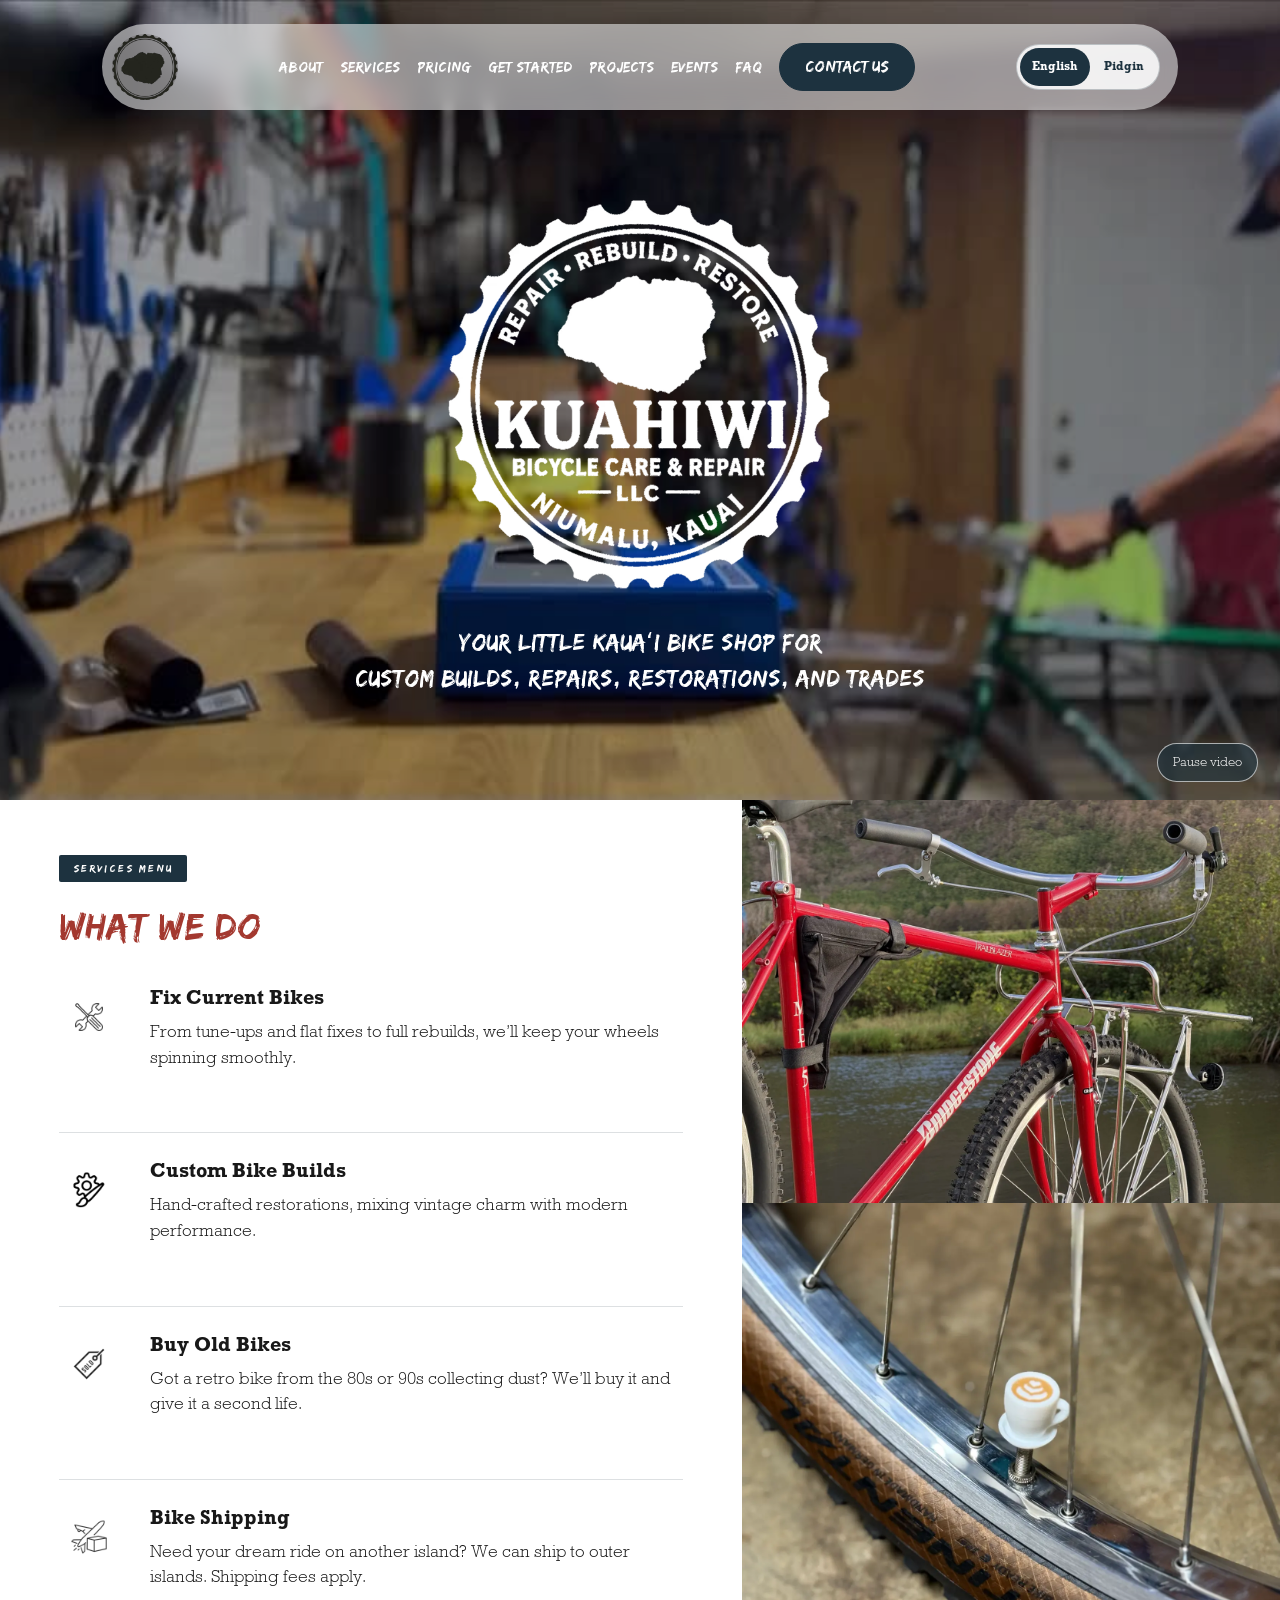
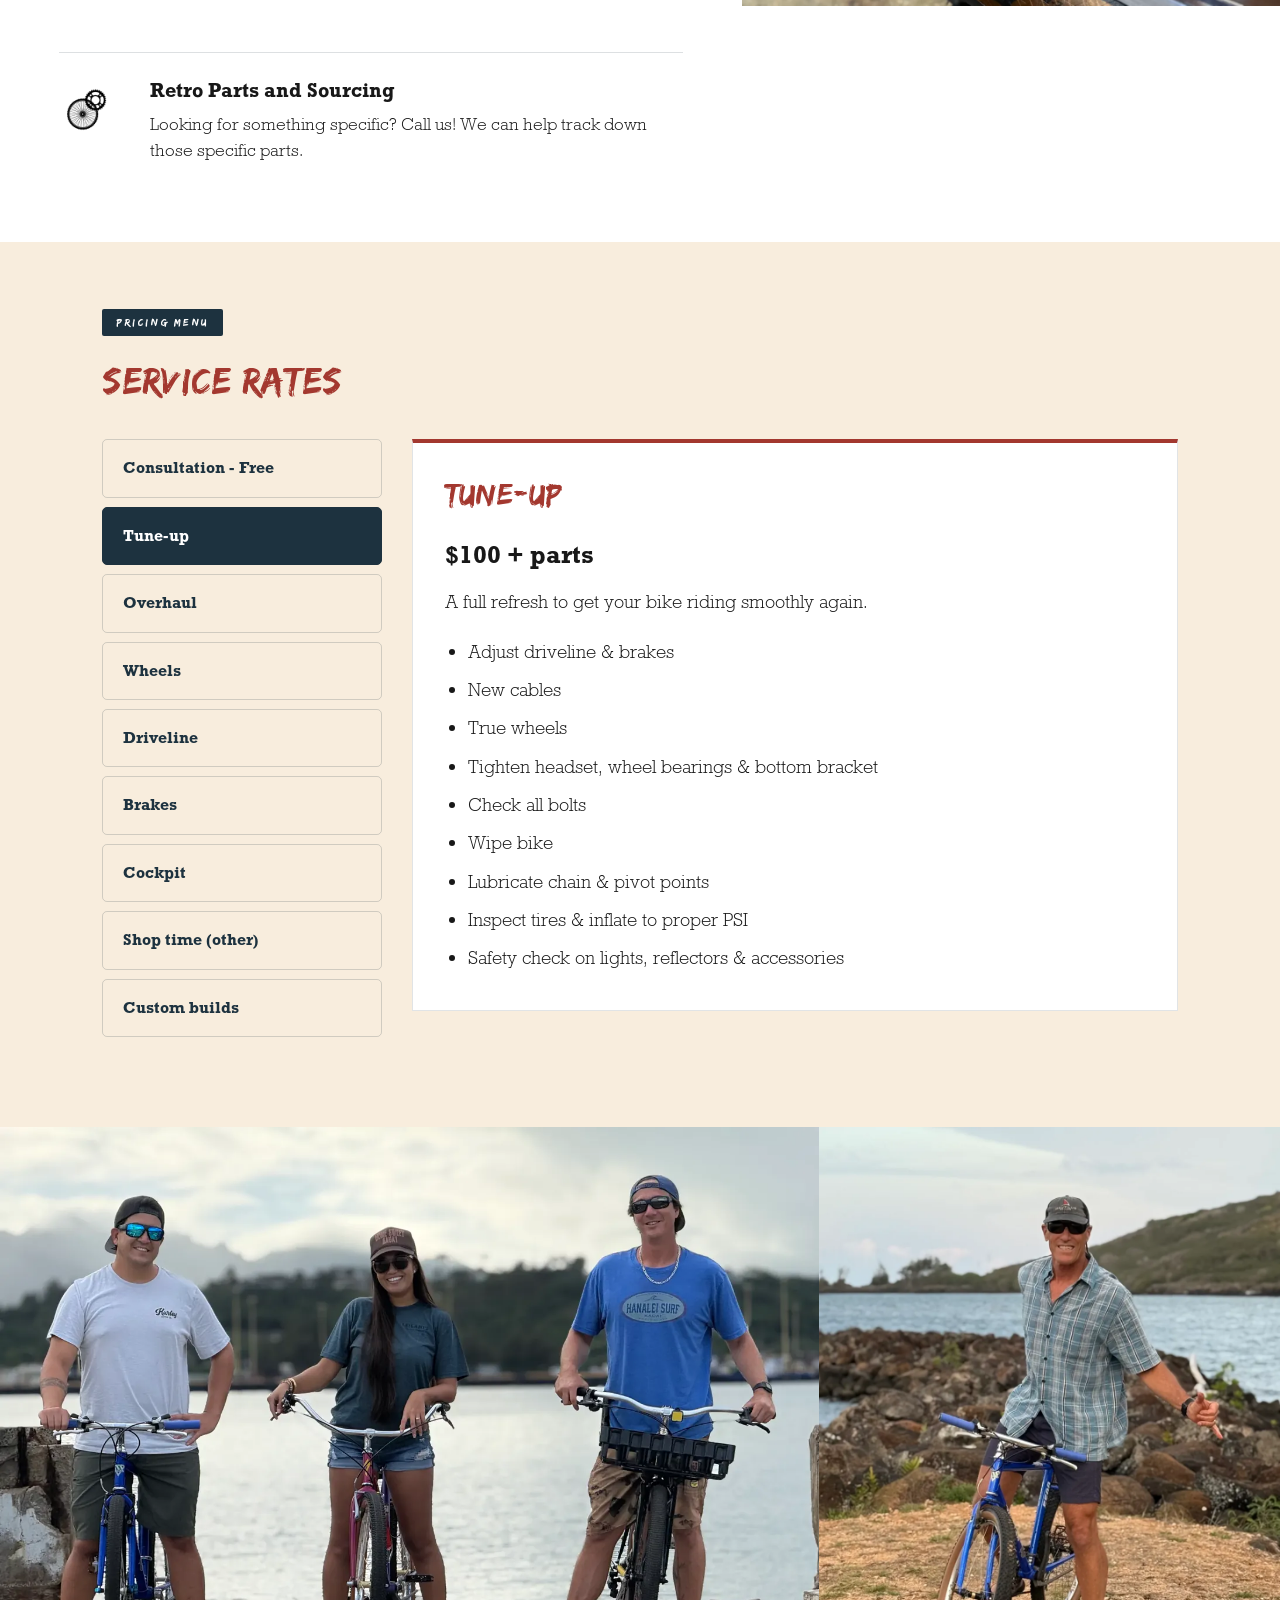
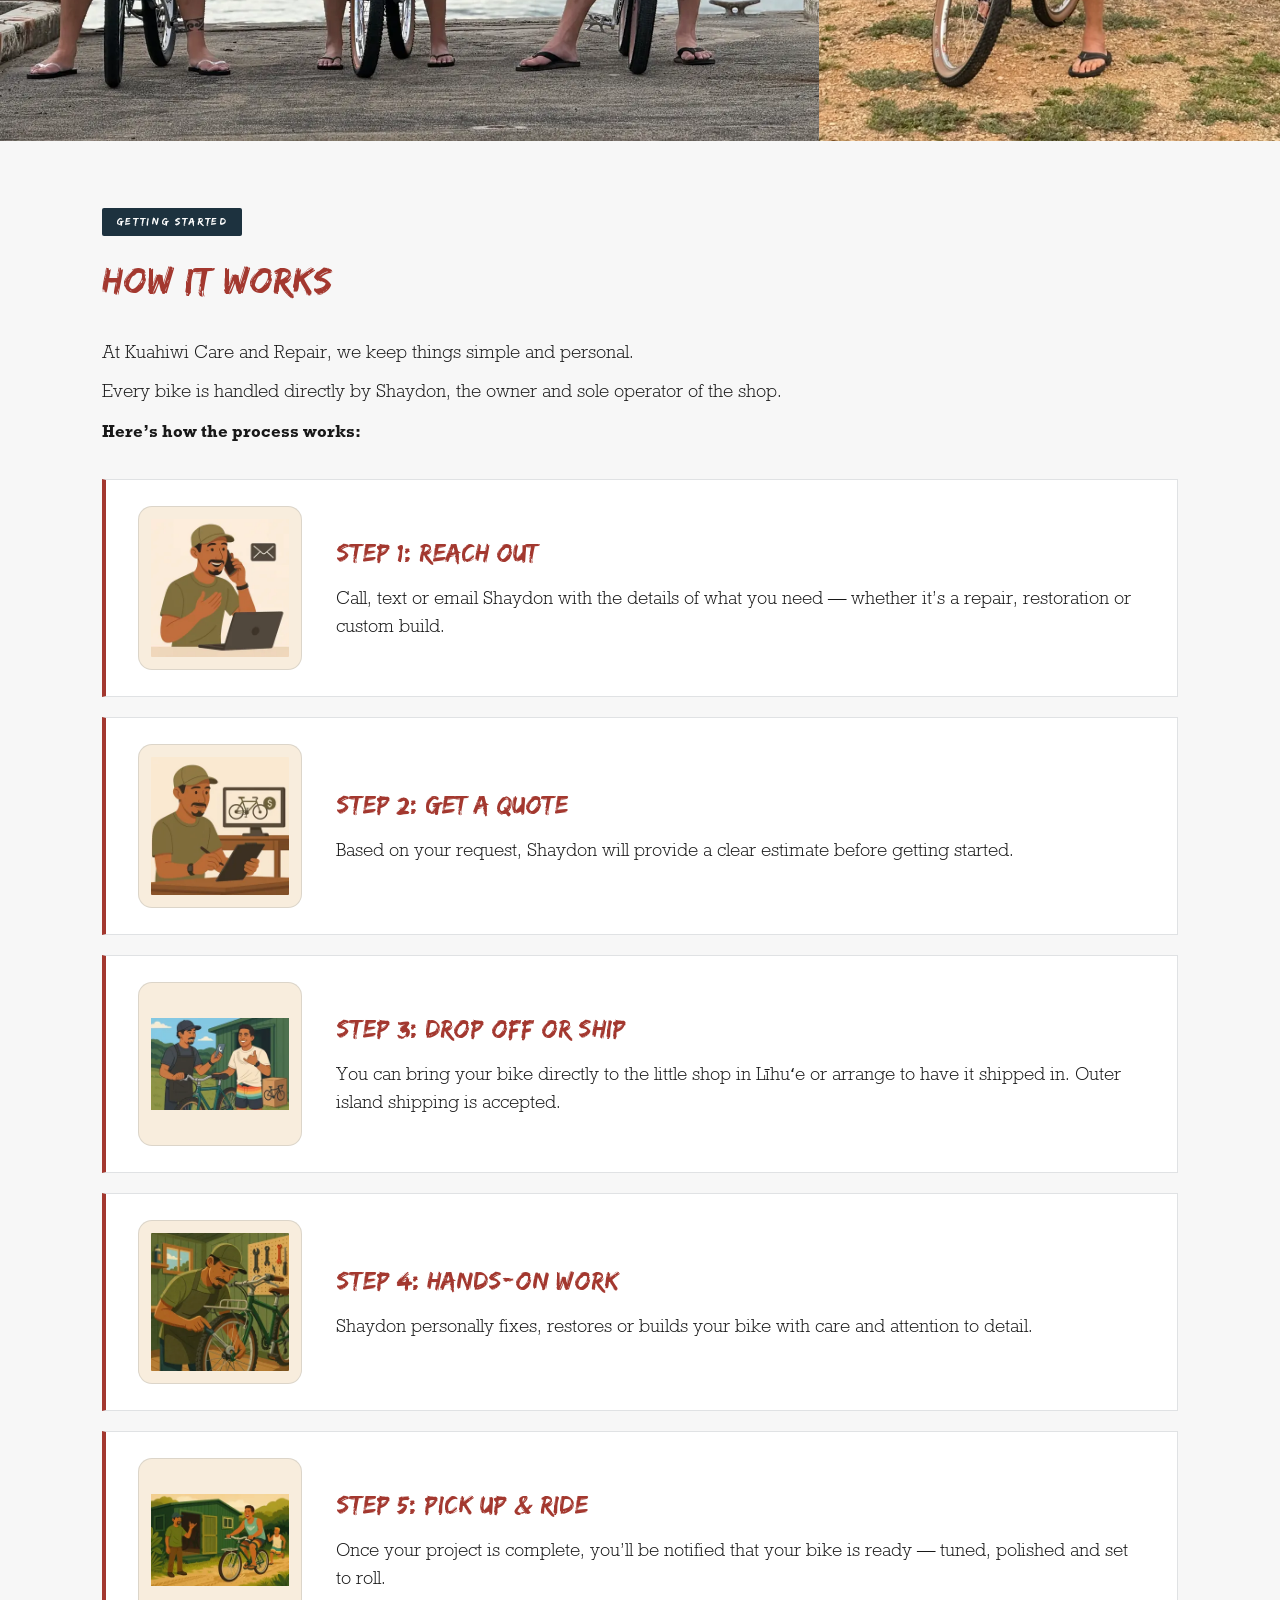
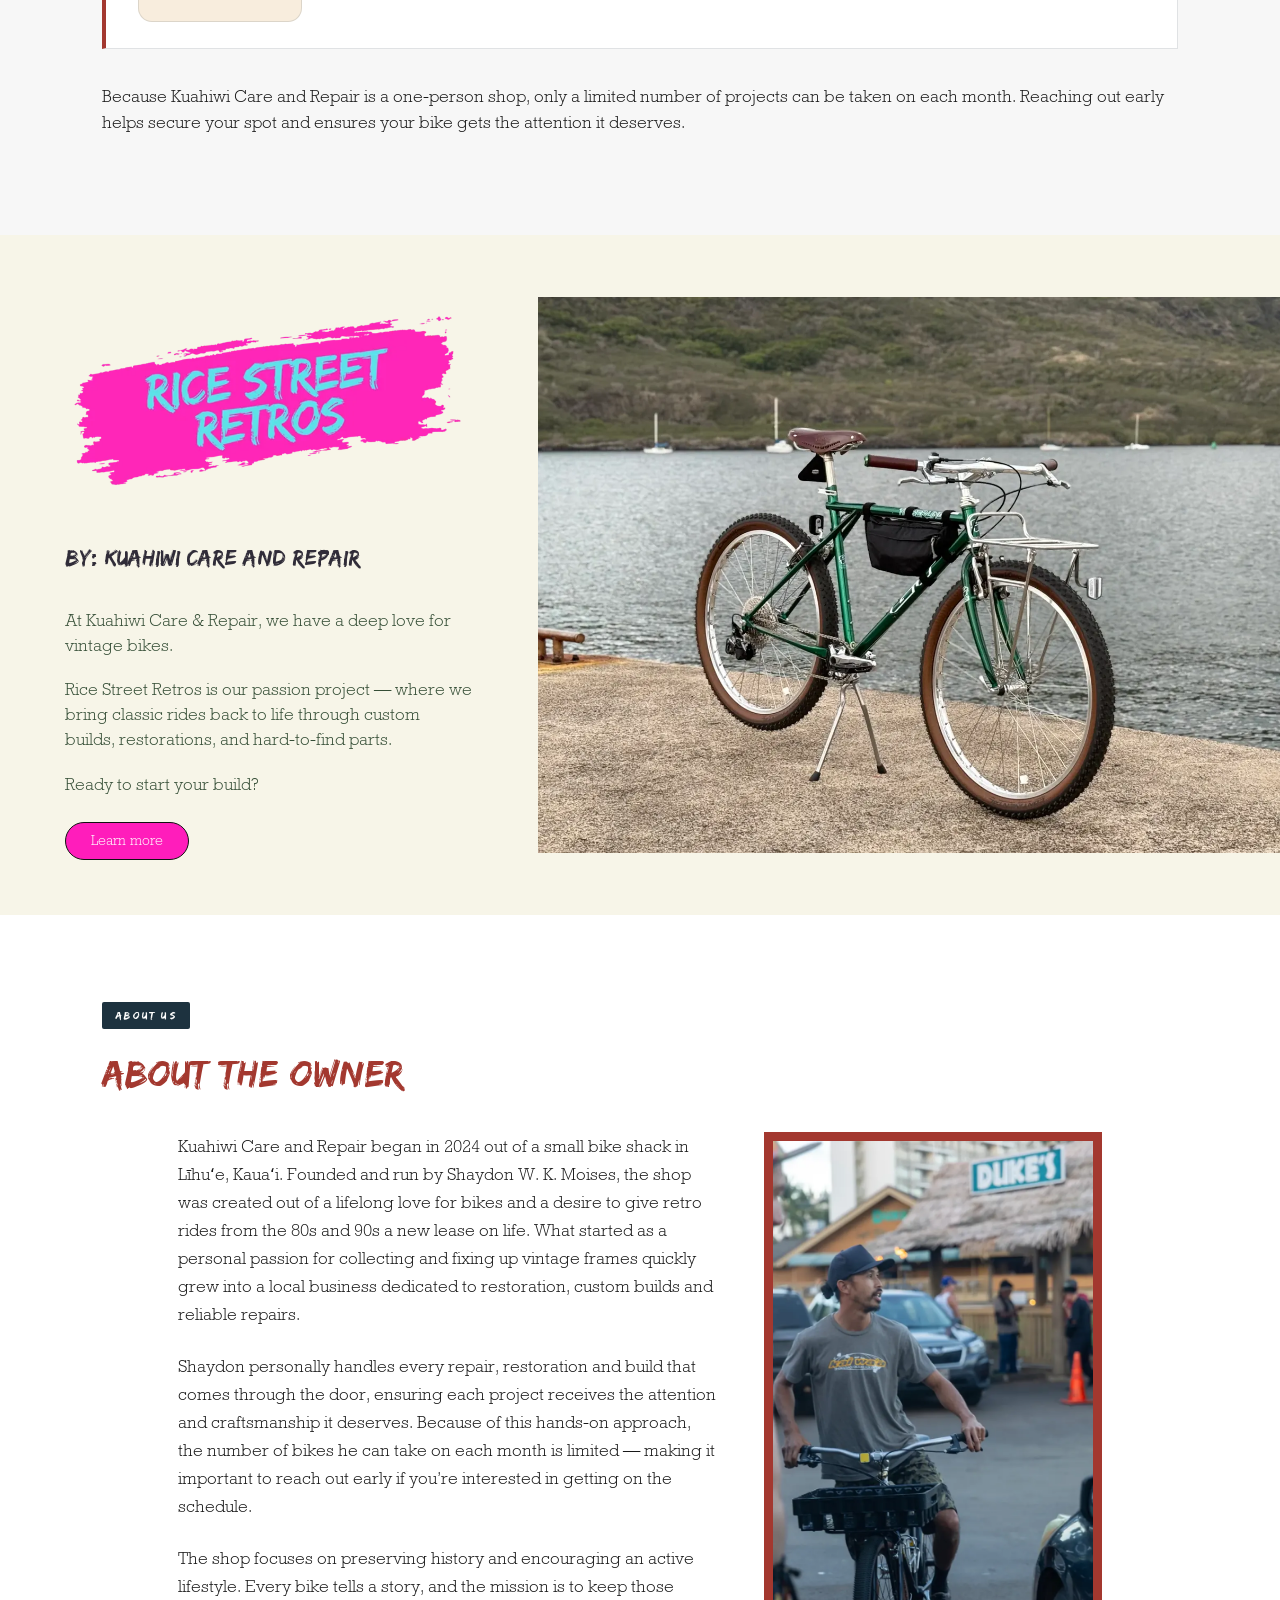
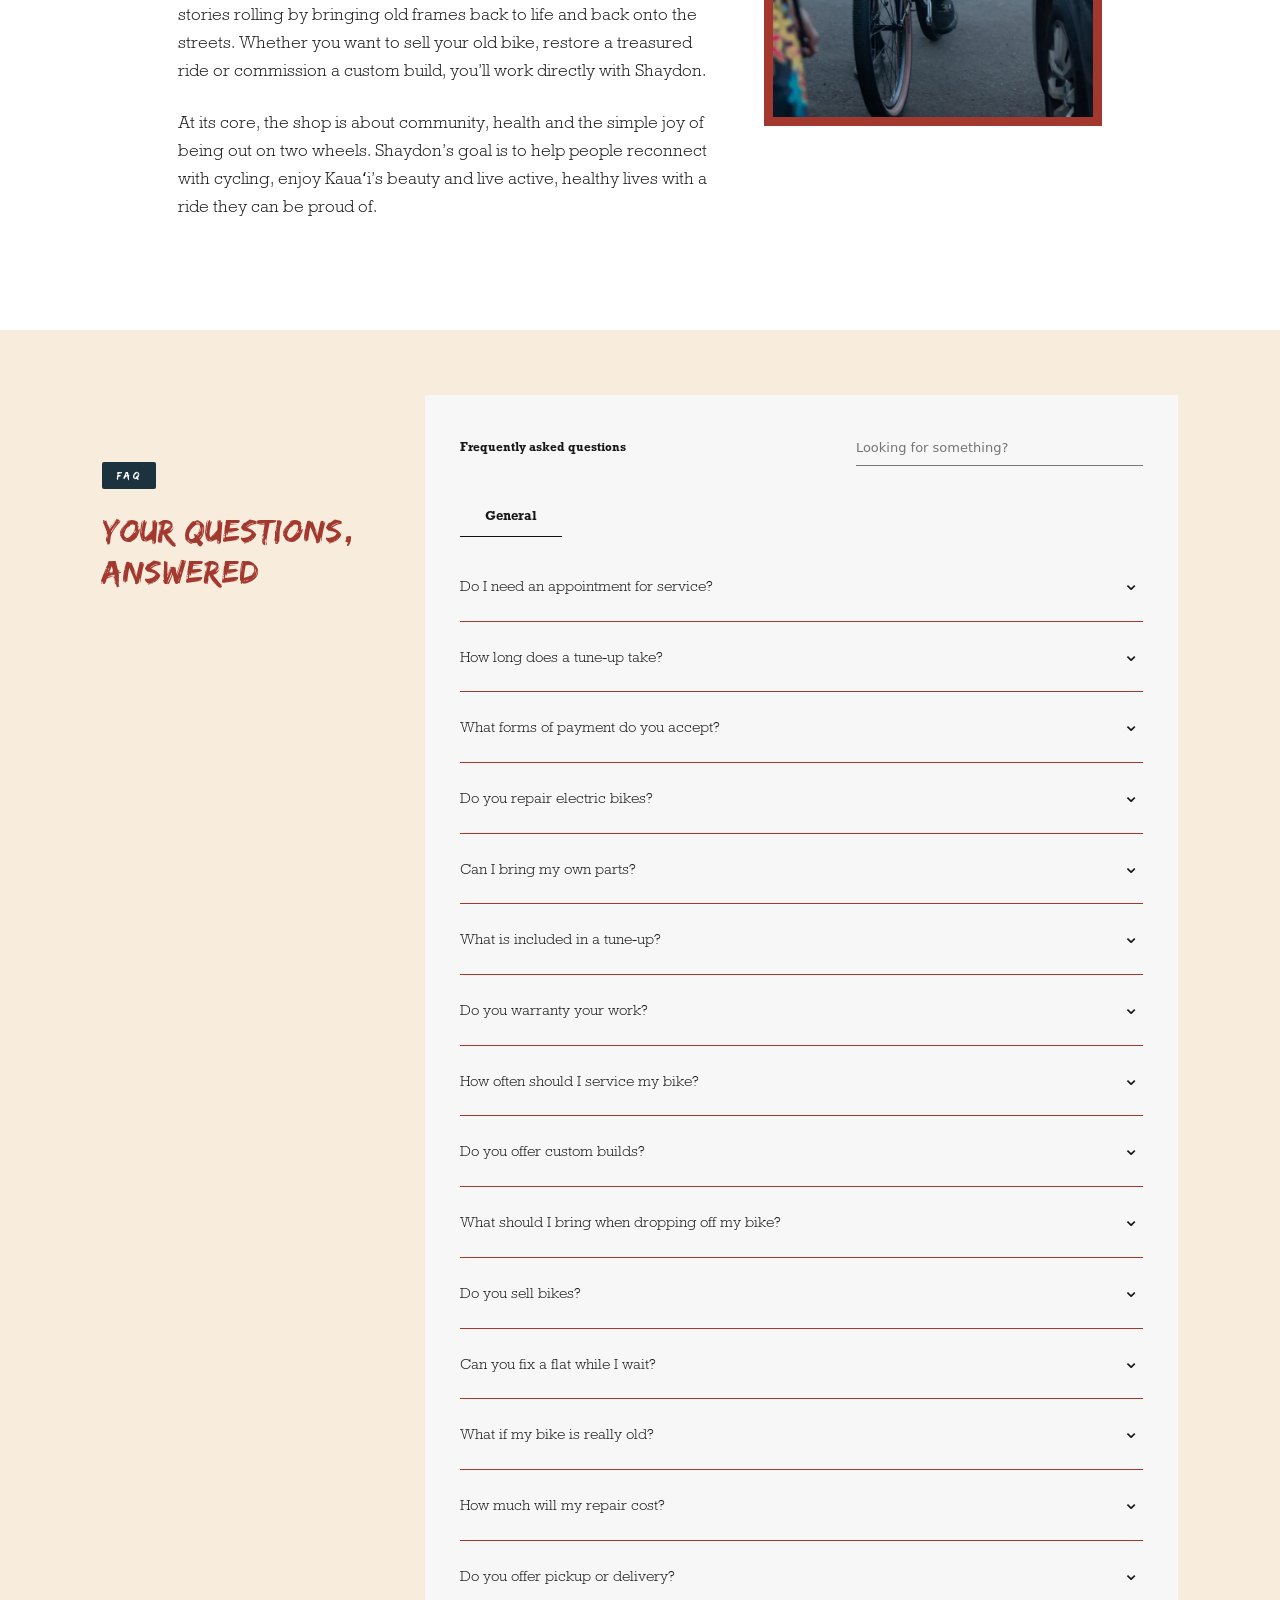
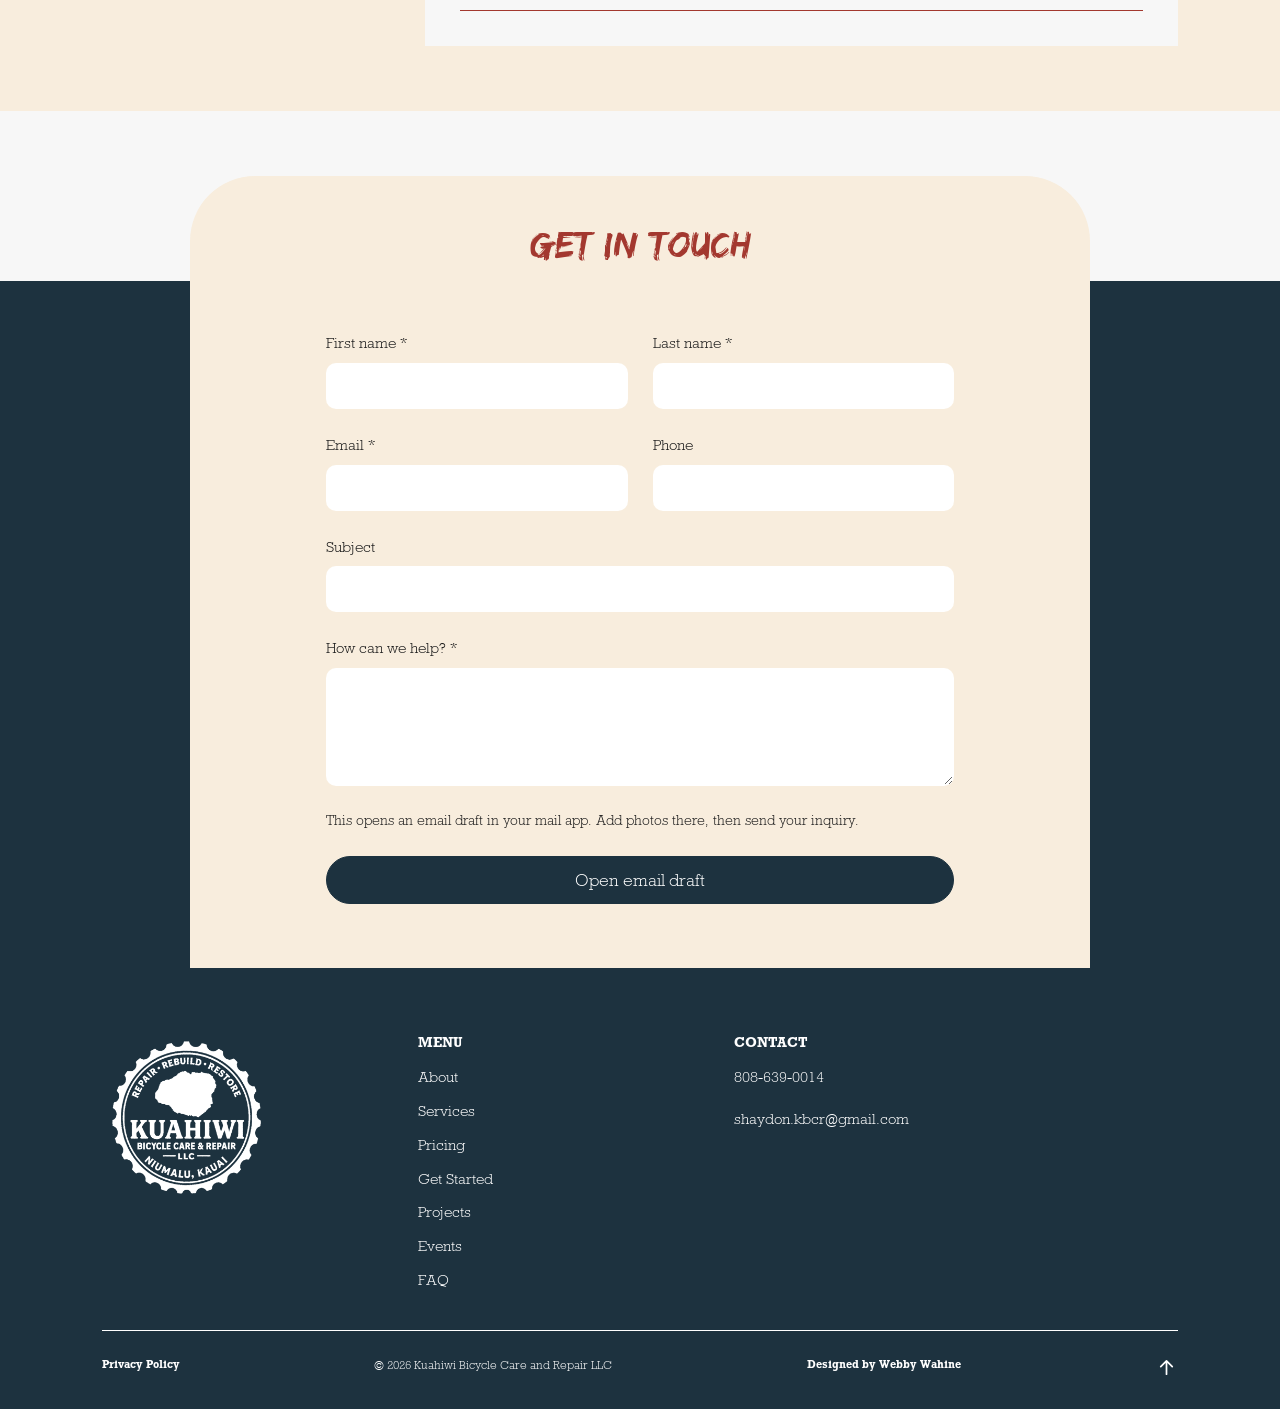
==== commit 26e2d3b5: "Add files via upload Complete service reveals, pricing indicator and bicycle menu motion, add circul" ====
--- a/index.html
+++ b/index.html
@@ -1,4 +1,4 @@
-<!doctype html><html lang="en"><head><meta charset="utf-8"><meta name="viewport" content="width=device-width, initial-scale=1"><title>Bicycle Repair in Līhuʻe, Kauaʻi | Kuahiwi Care & Repair</title><meta name="description" content="Bicycle repairs, tune-ups, vintage restorations and custom builds in Līhuʻe, Kauaʻi. Contact Shaydon at Kuahiwi for an estimate."><meta name="robots" content="noindex, nofollow"><meta name="theme-color" content="#1D323F"><link rel="canonical" href="https://www.kuahiwibikecnr.com/"><meta property="og:title" content="Bicycle Repair in Līhuʻe, Kauaʻi | Kuahiwi Care & Repair"><meta property="og:description" content="Bicycle repairs, tune-ups, vintage restorations and custom builds in Līhuʻe, Kauaʻi. Contact Shaydon at Kuahiwi for an estimate."><meta property="og:type" content="website"><meta property="og:url" content="https://www.kuahiwibikecnr.com/"><meta property="og:image" content="https://www.kuahiwibikecnr.com/assets/images/bike-purple.webp"><meta name="twitter:card" content="summary_large_image"><link rel="icon" href="assets/favicon.svg" type="image/svg+xml"><link rel="preload" href="assets/fonts/edo.ttf" as="font" type="font/ttf" crossorigin><link rel="preload" href="assets/images/workshop-poster.jpg" as="image"><link rel="stylesheet" href="assets/styles.css"><script src="assets/translations.js" defer></script><script src="assets/language.js" defer></script><script src="assets/site.js" defer></script></head><body><a class="skip" href="#main">Skip to content</a><header class="header"><a class="nav-logo" href="index.html" aria-label="Kuahiwi home"><img src="assets/images/nav-logo.webp" alt="Kuahiwi" width="66" height="66"></a><div class="language-switch" role="group" aria-label="Website language"><button type="button" data-language="en" lang="en" aria-pressed="true">English</button><button type="button" data-language="hwc" lang="hwc" aria-pressed="false">Pidgin</button></div><button class="menu-toggle" aria-controls="main-nav" aria-expanded="false" aria-label="Open navigation"><span class="hamburger" aria-hidden="true"><span></span><span></span><span></span></span></button><nav id="main-nav" aria-label="Main navigation"><a href="index.html#about">About</a><a href="index.html#services">Services</a><a href="index.html#pricing">Pricing</a><a href="index.html#get-started">Get Started</a><a href="index.html#projects">Projects</a><a href="events.html">Events</a><a href="index.html#faq">FAQ</a><a class="button small" href="index.html#contact">Contact us</a></nav></header><main id="main"><section class="hero" aria-label="Kuahiwi Bicycle Care and Repair"><video id="hero-video" muted loop playsinline preload="none" poster="assets/images/workshop-poster.jpg" aria-label="Bicycle care and repair in the Kuahiwi workshop"><source data-src="assets/video/workshop-header.mp4" type="video/mp4"></video><div class="hero-shade"></div><div class="hero-content"><img src="assets/images/logo.webp" width="440" height="440" alt="Kuahiwi Bicycle Care and Repair LLC — Repair, Rebuild, Restore"><h1>Your little Kauaʻi bike shop for<br>custom builds, repairs, restorations, and trades</h1></div><button id="video-toggle" class="video-toggle" aria-label="Pause background video">Pause video</button></section>
+<!doctype html><html lang="en"><head><meta charset="utf-8"><meta name="viewport" content="width=device-width, initial-scale=1"><title>Bicycle Repair in Līhuʻe, Kauaʻi | Kuahiwi Care & Repair</title><meta name="description" content="Bicycle repairs, tune-ups, vintage restorations and custom builds in Līhuʻe, Kauaʻi. Contact Shaydon at Kuahiwi for an estimate."><meta name="robots" content="noindex, nofollow"><meta name="theme-color" content="#1D323F"><link rel="canonical" href="https://www.kuahiwibikecnr.com/"><meta property="og:title" content="Bicycle Repair in Līhuʻe, Kauaʻi | Kuahiwi Care & Repair"><meta property="og:description" content="Bicycle repairs, tune-ups, vintage restorations and custom builds in Līhuʻe, Kauaʻi. Contact Shaydon at Kuahiwi for an estimate."><meta property="og:type" content="website"><meta property="og:url" content="https://www.kuahiwibikecnr.com/"><meta property="og:image" content="https://www.kuahiwibikecnr.com/assets/images/bike-purple.webp"><meta name="twitter:card" content="summary_large_image"><link rel="icon" href="assets/favicon-96.png" type="image/png" sizes="96x96"><link rel="icon" href="favicon.ico" sizes="any"><link rel="apple-touch-icon" href="assets/apple-touch-icon.png" sizes="180x180"><link rel="preload" href="assets/fonts/edo.ttf" as="font" type="font/ttf" crossorigin><link rel="preload" href="assets/images/workshop-poster.jpg" as="image"><link rel="stylesheet" href="assets/styles.css"><script src="assets/translations.js" defer></script><script src="assets/language.js" defer></script><script src="assets/site.js" defer></script><script src="assets/motion.js" defer></script><script type="application/ld+json">{"@context":"https://schema.org","@graph":[{"@type":"Organization","@id":"https://www.kuahiwibikecnr.com/#business","name":"Kuahiwi Bicycle Care and Repair LLC","alternateName":"Kuahiwi Care and Repair","url":"https://www.kuahiwibikecnr.com/","logo":"https://www.kuahiwibikecnr.com/assets/favicon-512.png","image":"https://www.kuahiwibikecnr.com/assets/images/shaydon.webp","telephone":"+1-808-639-0014","email":"shaydon.kbcr@gmail.com","description":"Bicycle repair, tune-ups, vintage restorations and custom builds in Līhuʻe, Kauaʻi."},{"@type":"WebSite","@id":"https://www.kuahiwibikecnr.com/#website","url":"https://www.kuahiwibikecnr.com/","name":"Kuahiwi Care and Repair","publisher":{"@id":"https://www.kuahiwibikecnr.com/#business"}},{"@type":"WebPage","@id":"https://www.kuahiwibikecnr.com/#webpage","url":"https://www.kuahiwibikecnr.com/","name":"Bicycle Repair in Līhuʻe, Kauaʻi | Kuahiwi Care & Repair","isPartOf":{"@id":"https://www.kuahiwibikecnr.com/#website"},"about":{"@id":"https://www.kuahiwibikecnr.com/#business"},"inLanguage":"en"},{"@type":"Service","name":"Bicycle repair","provider":{"@id":"https://www.kuahiwibikecnr.com/#business"},"areaServed":{"@type":"Place","name":"Kauaʻi, Hawaiʻi"}},{"@type":"Service","name":"Bicycle tune-ups","provider":{"@id":"https://www.kuahiwibikecnr.com/#business"},"areaServed":{"@type":"Place","name":"Kauaʻi, Hawaiʻi"}},{"@type":"Service","name":"Vintage bicycle restorations","provider":{"@id":"https://www.kuahiwibikecnr.com/#business"},"areaServed":{"@type":"Place","name":"Kauaʻi, Hawaiʻi"}},{"@type":"Service","name":"Custom bicycle builds","provider":{"@id":"https://www.kuahiwibikecnr.com/#business"},"areaServed":{"@type":"Place","name":"Kauaʻi, Hawaiʻi"}}]}</script></head><body id="page-top"><a class="skip" href="#main">Skip to content</a><header class="header"><a class="nav-logo" href="index.html" aria-label="Kuahiwi home"><img src="assets/images/nav-logo.webp" alt="Kuahiwi" width="66" height="66"></a><div class="language-switch" role="group" aria-label="Website language"><button type="button" data-language="en" lang="en" aria-pressed="true">English</button><button type="button" data-language="hwc" lang="hwc" aria-pressed="false">Pidgin</button></div><button class="menu-toggle" aria-controls="main-nav" aria-expanded="false" aria-label="Open navigation"><svg class="bike-menu-icon" viewBox="0 0 40 30" width="32" height="26" fill="none" stroke="currentColor" stroke-width="1.8" stroke-linecap="round" stroke-linejoin="round" aria-hidden="true" focusable="false"><g class="bike-wheel"><circle cx="9" cy="21" r="7"></circle><path d="M9 14v14m-7-7h14"></path></g><g class="bike-wheel"><circle cx="31" cy="21" r="7"></circle><path d="M31 14v14m-7-7h14"></path></g><path d="M9 21 16 9 23 21H9L14 12H27M23 21 29 5h-5M12 6h7M16 9l-1-3M29 5l2 16"></path></svg><svg class="menu-close-icon" viewBox="0 0 24 24" width="26" height="26" fill="none" stroke="currentColor" stroke-width="1.8" stroke-linecap="round" aria-hidden="true" focusable="false"><path d="m6 6 12 12M18 6 6 18"></path></svg></button><nav id="main-nav" aria-label="Main navigation"><a href="index.html#about">About</a><a href="index.html#services">Services</a><a href="index.html#pricing">Pricing</a><a href="index.html#get-started">Get Started</a><a href="index.html#projects">Projects</a><a href="events.html">Events</a><a href="index.html#faq">FAQ</a><a class="button small" href="index.html#contact">Contact us</a></nav></header><main id="main"><section class="hero" aria-label="Kuahiwi Bicycle Care and Repair"><video id="hero-video" muted loop playsinline preload="none" poster="assets/images/workshop-poster.jpg" aria-label="Bicycle care and repair in the Kuahiwi workshop"><source data-src="assets/video/workshop-header.mp4" type="video/mp4"></video><div class="hero-shade"></div><div class="hero-content"><img src="assets/images/logo.webp" width="440" height="440" alt="Kuahiwi Bicycle Care and Repair LLC — Repair, Rebuild, Restore"><h1>Your little Kauaʻi bike shop for<br>custom builds, repairs, restorations, and trades</h1></div><button id="video-toggle" class="video-toggle" aria-label="Pause background video">Pause video</button></section>
 <section id="services" class="services"><div class="services-copy"><p class="eyebrow">Services menu</p><h2>What we do</h2><div class="service-grid"><article><img src="assets/images/service-fix.webp" alt="" width="66" height="66" loading="lazy"><div><h3>Fix Current Bikes</h3><p>From tune-ups and flat fixes to full rebuilds, we’ll keep your wheels spinning smoothly.</p></div></article><article><img src="assets/images/service-custom.webp" alt="" width="66" height="66" loading="lazy"><div><h3>Custom Bike Builds</h3><p>Hand-crafted restorations, mixing vintage charm with modern performance.</p></div></article><article><img src="assets/images/service-buy.webp" alt="" width="66" height="66" loading="lazy"><div><h3>Buy Old Bikes</h3><p>Got a retro bike from the 80s or 90s collecting dust? We’ll buy it and give it a second life.</p></div></article><article><img src="assets/images/service-ship.webp" alt="" width="66" height="66" loading="lazy"><div><h3>Bike Shipping</h3><p>Need your dream ride on another island? We can ship to outer islands. Shipping fees apply.</p></div></article><article><img src="assets/images/service-parts.webp" alt="" width="66" height="66" loading="lazy"><div><h3>Retro Parts and Sourcing</h3><p>Looking for something specific? Call us! We can help track down those specific parts.</p></div></article></div></div><figure class="service-photo"><img src="assets/images/bike-red-detail.webp" alt="Red Bridgestone bicycle frame, handlebars and front wheel beside the water" width="1400" height="1050" loading="lazy"><img src="assets/images/bike-purple.webp" alt="Bicycle wheel with a miniature coffee cup on the tire valve" width="1800" height="1350" loading="lazy"></figure></section>
 <section id="pricing" class="pricing section"><p class="eyebrow">Pricing menu</p><h2>Service rates</h2><div class="rates-workbench"><div id="rate-tabs" class="rate-tabs" role="tablist" aria-label="Service rate categories" aria-orientation="vertical" hidden><button type="button" role="tab" id="rate-tab-0" aria-controls="rate-panel-0" aria-selected="false" tabindex="-1">Consultation - Free</button><button type="button" role="tab" id="rate-tab-1" aria-controls="rate-panel-1" aria-selected="false" tabindex="-1">Tune-up</button><button type="button" role="tab" id="rate-tab-2" aria-controls="rate-panel-2" aria-selected="false" tabindex="-1">Overhaul</button><button type="button" role="tab" id="rate-tab-3" aria-controls="rate-panel-3" aria-selected="false" tabindex="-1">Wheels</button><button type="button" role="tab" id="rate-tab-4" aria-controls="rate-panel-4" aria-selected="false" tabindex="-1">Driveline</button><button type="button" role="tab" id="rate-tab-5" aria-controls="rate-panel-5" aria-selected="false" tabindex="-1">Brakes</button><button type="button" role="tab" id="rate-tab-6" aria-controls="rate-panel-6" aria-selected="false" tabindex="-1">Cockpit</button><button type="button" role="tab" id="rate-tab-7" aria-controls="rate-panel-7" aria-selected="false" tabindex="-1">Shop time (other)</button><button type="button" role="tab" id="rate-tab-8" aria-controls="rate-panel-8" aria-selected="false" tabindex="-1">Custom builds</button></div><div class="rate-panels"><section class="rate-panel" id="rate-panel-0" aria-labelledby="rate-tab-0" tabindex="0"><h3>Consultation - Free</h3><div class="price-content"><p>A bike evaluation and discussion of the parts and work needed.</p></div></section><section class="rate-panel" id="rate-panel-1" aria-labelledby="rate-tab-1" tabindex="0"><h3>Tune-up</h3><div class="price-content"><h3>$100 + parts</h3><p>A full refresh to get your bike riding smoothly again.</p><ul><li>Adjust driveline &amp; brakes</li><li>New cables</li><li>True wheels</li><li>Tighten headset, wheel bearings &amp; bottom bracket</li><li>Check all bolts</li><li>Wipe bike</li><li>Lubricate chain &amp; pivot points</li><li>Inspect tires &amp; inflate to proper PSI</li><li>Safety check on lights, reflectors &amp; accessories</li></ul></div></section><section class="rate-panel" id="rate-panel-2" aria-labelledby="rate-tab-2" tabindex="0"><h3>Overhaul</h3><div class="price-content"><h3>$200 + parts</h3><ul><li>Adjust driveline &amp; brakes</li><li>New cables, housings &amp; ends</li><li>Check &amp; true wheels</li><li>Clean &amp; grease headset and wheel bearings</li><li>Check &amp; grease bottom bracket</li><li>Torque all bolts</li><li>Wipe bike</li><li>Check chain stretch, clean &amp; lubricate chain</li><li>Clean &amp; inspect derailleurs and cassette</li><li>Inspect tires &amp; inflate to proper PSI</li><li>Safety check on lights, reflectors &amp; accessories</li></ul></div></section><section class="rate-panel" id="rate-panel-3" aria-labelledby="rate-tab-3" tabindex="0"><h3>Wheels</h3><dl><div><dt>Tube install</dt><dd>$10 + tube</dd></div><div><dt>Tire install</dt><dd>$10 + tire</dd></div><div><dt>Wheel bearing service</dt><dd>$25</dd></div><div><dt>Wheel truing</dt><dd>$30</dd></div><div><dt>Wheel build</dt><dd>$75</dd></div><div><dt>Tubeless tire setup</dt><dd>$35 + materials</dd></div><div><dt>Tubeless refresh / reseal</dt><dd>$20</dd></div><div><dt>Spoke replacement</dt><dd>$5 each + parts</dd></div><div><dt>Complete build</dt><dd>Custom pricing</dd></div></dl></section><section class="rate-panel" id="rate-panel-4" aria-labelledby="rate-tab-4" tabindex="0"><h3>Driveline</h3><dl><div><dt>Chain install</dt><dd>$15</dd></div><div><dt>Cable install</dt><dd>$20</dd></div><div><dt>Housing install</dt><dd>$25</dd></div><div><dt>Derailleur adjustment</dt><dd>$20</dd></div><div><dt>Cassette / freewheel replacement</dt><dd>$25 + parts</dd></div><div><dt>Crankset / chainring replacement</dt><dd>$25–40</dd></div><div><dt>Bottom bracket replacement</dt><dd>$40 + part</dd></div></dl></section><section class="rate-panel" id="rate-panel-5" aria-labelledby="rate-tab-5" tabindex="0"><h3>Brakes</h3><dl><div><dt>Brake adjustment</dt><dd>$15</dd></div><div><dt>Brake bleed</dt><dd>$40</dd></div><div><dt>Pad installation</dt><dd>$20–40 + parts</dd></div><div><dt>Brake cable &amp; housing replacement</dt><dd>$25</dd></div><div><dt>Hydraulic hose install / shorten</dt><dd>$40</dd></div><div><dt>Rotor installation / truing</dt><dd>$15</dd></div></dl></section><section class="rate-panel" id="rate-panel-6" aria-labelledby="rate-tab-6" tabindex="0"><h3>Cockpit</h3><dl><div><dt>Stem replacement</dt><dd>$20</dd></div><div><dt>Handlebar replacement</dt><dd>$20</dd></div><div><dt>Grip installation</dt><dd>$10 + parts</dd></div><div><dt>Bar tape installation</dt><dd>$20</dd></div><div><dt>Brake lever / shifter swap</dt><dd>$20–30</dd></div><div><dt>Headset spacer / stem height adjustment</dt><dd>$10</dd></div></dl></section><section class="rate-panel" id="rate-panel-7" aria-labelledby="rate-tab-7" tabindex="0"><h3>Shop time (other)</h3><dl><div><dt>General shop labor</dt><dd>$60 / hour</dd></div><div><dt>Accessory install (rack, fender, basket, etc.)</dt><dd>$15–40</dd></div></dl></section><section class="rate-panel" id="rate-panel-8" aria-labelledby="rate-tab-8" tabindex="0"><h3>Custom builds</h3><div class="price-content"><h3>Contact for pricing</h3><p>Full frame-up rebuilds and specialty conversions, customized to match your ride style.</p><ul><li>Strip and degrease frame</li><li>Clean threads and polish</li><li>Complete rebuild</li></ul><p>Café cruiser, commuter, townie, single-speed or fixed-gear conversions.</p><a href="#contact">Discuss your build</a></div></section></div></div></section>
 <div class="rider-photos"><img src="assets/images/bike-detail.webp" width="1800" height="1350" alt="Three cyclists with their bicycles beside the harbor" loading="lazy"><img src="assets/images/bike-blue.webp" width="1350" height="1800" alt="Rider with a blue bicycle along the coast" loading="lazy"></div>
@@ -6,4 +6,4 @@
 <section id="projects" class="retros"><div><img class="retros-logo" src="assets/images/rice-street.webp" width="650" height="360" alt="Rice Street Retros" loading="lazy"><h2>By: Kuahiwi Care and Repair</h2><p>At Kuahiwi Care & Repair, we have a deep love for vintage bikes.</p><p>Rice Street Retros is our passion project — where we bring classic rides back to life through custom builds, restorations, and hard-to-find parts.</p><p>Ready to start your build?</p><a class="button retro-button" href="#contact">Learn more</a></div><figure><img src="assets/images/bike-vintage.webp" width="1800" height="1350" alt="Restored green vintage bicycle beside the harbor" loading="lazy"></figure></section>
 <section id="about" class="about section"><p class="eyebrow">About us</p><h2>About the owner</h2><div class="about-grid"><div><p>Kuahiwi Care and Repair began in 2024 out of a small bike shack in Līhuʻe, Kauaʻi. Founded and run by Shaydon W. K. Moises, the shop was created out of a lifelong love for bikes and a desire to give retro rides from the 80s and 90s a new lease on life. What started as a personal passion for collecting and fixing up vintage frames quickly grew into a local business dedicated to restoration, custom builds and reliable repairs.</p><p>Shaydon personally handles every repair, restoration and build that comes through the door, ensuring each project receives the attention and craftsmanship it deserves. Because of this hands-on approach, the number of bikes he can take on each month is limited — making it important to reach out early if you’re interested in getting on the schedule.</p><p>The shop focuses on preserving history and encouraging an active lifestyle. Every bike tells a story, and the mission is to keep those stories rolling by bringing old frames back to life and back onto the streets. Whether you want to sell your old bike, restore a treasured ride or commission a custom build, you’ll work directly with Shaydon.</p><p>At its core, the shop is about community, health and the simple joy of being out on two wheels. Shaydon’s goal is to help people reconnect with cycling, enjoy Kauaʻi’s beauty and live active, healthy lives with a ride they can be proud of.</p></div><figure><img src="assets/images/shaydon.webp" alt="Shaydon with his bicycle" width="1002" height="1800" loading="lazy"></figure></div></section>
 <section id="faq" class="faq section"><div><p class="eyebrow">FAQ</p><h2>Your questions,<br>answered</h2></div><div class="faq-panel"><div class="faq-top"><h3>Frequently asked questions</h3><label> <span class="visually-hidden">Search frequently asked questions</span><input id="faq-search" type="search" placeholder="Looking for something?"></label></div><p class="faq-category">General</p><div class="faq-list"><details><summary>Do I need an appointment for service?</summary><p>Walk-ins are welcome. Appointments can help shorten your wait during busy weeks. Reach out to Shaydon before visiting to confirm availability.</p></details><details><summary>How long does a tune-up take?</summary><p>Usually 2–3 days, depending on parts and workload. Same-day service may be possible for small repairs. Confirm the current turnaround with Shaydon.</p></details><details><summary>What forms of payment do you accept?</summary><p>Cash, credit card and Venmo.</p></details><details><summary>Do you repair electric bikes?</summary><p>Not at this time. For e-bike questions, contact Kauaʻi Cycle at www.kauaicycle.com.</p></details><details><summary>Can I bring my own parts?</summary><p>Yes. Labor still applies, and compatibility is checked before installation.</p></details><details><summary>What is included in a tune-up?</summary><p>Brake and driveline adjustments, wheel truing, bearing adjustments, bolt checks, a wipe-down, lubrication, tire inspection and inflation, and a safety check. See the service list for details.</p></details><details><summary>Do you warranty your work?</summary><p>There is a 14-day return window if something feels off after a repair. Contact Shaydon to discuss the issue and confirm what is covered.</p></details><details><summary>How often should I service my bike?</summary><p>The shop recommends every 6–12 months for casual riders and every 3–6 months for frequent riders. If something feels or sounds off, reach out sooner.</p></details><details><summary>Do you offer custom builds?</summary><p>Yes. Shaydon can help source parts, build from a frame or upgrade your current bike. Pricing depends on components and time.</p></details><details><summary>What should I bring when dropping off my bike?</summary><p>Your bike. Accessories such as bags, child seats and lights can stay on unless you prefer to remove them.</p></details><details><summary>Do you sell bikes?</summary><p>Refurbished bikes may be available. Call to ask about current stock.</p></details><details><summary>Can you fix a flat while I wait?</summary><p>Tube and tire installs are usually quick; usually around 10–15 minutes, depending on the queue. Check availability first.</p></details><details><summary>What if my bike is really old?</summary><p>Vintage bikes are welcome. Some need more labor or harder-to-find parts; Shaydon can evaluate the bike and explain your options.</p></details><details><summary>How much will my repair cost?</summary><p>A free inspection and estimate are available before work starts. Contact Shaydon with details about your bike.</p></details><details><summary>Do you offer pickup or delivery?</summary><p>Pickup and delivery are available for an additional fee depending on location. Ask Shaydon about availability and a quote.</p></details></div><p id="faq-empty" hidden>No matching questions. Try another word or contact Shaydon.</p></div></section>
-<section id="contact" class="contact"><form id="inquiry-form"><h2>Get in touch</h2><div class="field-row"><div><label for="name">First name *</label><input id="name" name="name" autocomplete="given-name" required maxlength="120"></div><div><label for="last-name">Last name *</label><input id="last-name" name="lastName" autocomplete="family-name" required maxlength="120"></div></div><div class="field-row"><div><label for="email">Email *</label><input id="email" name="email" type="email" autocomplete="email" required maxlength="254"></div><div><label for="phone">Phone</label><input id="phone" name="phone" type="tel" autocomplete="tel"></div></div><label for="service">Subject</label><input id="service" name="service" maxlength="150"><label for="message">How can we help? *</label><textarea id="message" name="message" rows="4" required maxlength="4000"></textarea><p class="form-note">This opens an email draft in your mail app. Add photos there, then send your inquiry.</p><button class="button" type="submit">Open email draft</button><p id="form-status" role="status"></p><noscript><p>Email <a href="mailto:shaydon.kbcr@gmail.com">shaydon.kbcr@gmail.com</a> or call <a href="tel:+18086390014">808-639-0014</a> to get in touch.</p></noscript></form></section></main><footer><div class="footer-grid"><a class="footer-logo" href="index.html" aria-label="Kuahiwi home"><img src="assets/images/logo.webp" alt="Kuahiwi Bicycle Care and Repair" width="170" height="170"></a><div><h3>Menu</h3><nav aria-label="Footer navigation"><a href="index.html#about">About</a><a href="index.html#services">Services</a><a href="index.html#pricing">Pricing</a><a href="index.html#get-started">Get Started</a><a href="index.html#projects">Projects</a><a href="events.html">Events</a><a href="index.html#faq">FAQ</a></nav></div><div><h3>Contact</h3><a href="tel:+18086390014">808-639-0014</a><br><a href="mailto:shaydon.kbcr@gmail.com">shaydon.kbcr@gmail.com</a></div></div><div class="footer-bottom"><a href="privacy-policy.html">Privacy Policy</a><span>© <span data-year>2026</span> Kuahiwi Bicycle Care and Repair LLC</span><a href="https://www.webbywahine.com/">Designed by Webby Wahine</a></div></footer></body></html>+<section id="contact" class="contact"><form id="inquiry-form"><h2>Get in touch</h2><div class="field-row"><div><label for="name">First name *</label><input id="name" name="name" autocomplete="given-name" required maxlength="120"></div><div><label for="last-name">Last name *</label><input id="last-name" name="lastName" autocomplete="family-name" required maxlength="120"></div></div><div class="field-row"><div><label for="email">Email *</label><input id="email" name="email" type="email" autocomplete="email" required maxlength="254"></div><div><label for="phone">Phone</label><input id="phone" name="phone" type="tel" autocomplete="tel"></div></div><label for="service">Subject</label><input id="service" name="service" maxlength="150"><label for="message">How can we help? *</label><textarea id="message" name="message" rows="4" required maxlength="4000"></textarea><p class="form-note">This opens an email draft in your mail app. Add photos there, then send your inquiry.</p><button class="button" type="submit">Open email draft</button><p id="form-status" role="status"></p><noscript><p>Email <a href="mailto:shaydon.kbcr@gmail.com">shaydon.kbcr@gmail.com</a> or call <a href="tel:+18086390014">808-639-0014</a> to get in touch.</p></noscript></form></section></main><footer><div class="footer-grid"><a class="footer-logo" href="index.html" aria-label="Kuahiwi home"><img src="assets/images/logo.webp" alt="Kuahiwi Bicycle Care and Repair" width="170" height="170"></a><div><h3>Menu</h3><nav aria-label="Footer navigation"><a href="index.html#about">About</a><a href="index.html#services">Services</a><a href="index.html#pricing">Pricing</a><a href="index.html#get-started">Get Started</a><a href="index.html#projects">Projects</a><a href="events.html">Events</a><a href="index.html#faq">FAQ</a></nav></div><div><h3>Contact</h3><a href="tel:+18086390014">808-639-0014</a><br><a href="mailto:shaydon.kbcr@gmail.com">shaydon.kbcr@gmail.com</a></div></div><div class="footer-bottom"><a href="privacy-policy.html">Privacy Policy</a><span>© <span data-year>2026</span> Kuahiwi Bicycle Care and Repair LLC</span><a href="https://www.webbywahine.com/">Designed by Webby Wahine</a><a class="back-to-top" href="#page-top" aria-label="Back to top"><svg viewBox="0 0 24 24" width="23" height="23" fill="none" stroke="currentColor" stroke-width="1.8" stroke-linecap="round" stroke-linejoin="round" aria-hidden="true" focusable="false"><path d="M12 19V5m-6 6 6-6 6 6"></path></svg></a></div></footer></body></html>
--- a/assets/styles.css
+++ b/assets/styles.css
@@ -117,3 +117,6 @@
 .upcoming-events{display:grid;grid-template-columns:1fr 1fr;gap:32px;align-items:center}.upcoming-events h2{margin-bottom:0}.upcoming-events>p{max-width:440px}
 .past-events{background:var(--cream)}.past-event{border-top:1px solid #1d323f40;padding-top:36px}.event-story{display:grid;grid-template-columns:1.4fr 1fr;gap:8%;align-items:center}.event-date{font-weight:700;color:var(--red)}.event-story h3{font:400 clamp(30px,4vw,48px)/1.2 var(--display);color:var(--navy);margin:20px 0 24px}.event-story p{max-width:600px}.event-facts{margin:30px 0 0}.event-facts>div{display:flex;gap:20px;border-top:1px solid #1d323f30;padding:14px 0}.event-facts dt{font-weight:700;min-width:100px}.event-facts dd{margin:0}.event-flyer{max-width:340px;justify-self:center;text-align:center;font-size:13px}.event-flyer img{width:100%;height:auto;margin-bottom:12px}.event-gallery{margin-top:50px;min-width:0}.gallery-heading{display:flex;align-items:center;justify-content:space-between;gap:20px}.gallery-heading h4{font:700 21px/1.3 var(--body);margin:0}.gallery-controls{display:flex;gap:10px}.gallery-controls[hidden]{display:none}.gallery-controls button{width:46px;height:46px;border-radius:50%;background:var(--navy);color:white;border:1px solid var(--navy);font:24px/1 system-ui}.gallery-controls button:disabled{opacity:.35;cursor:default}.event-track{display:flex;gap:20px;overflow-x:auto;overscroll-behavior-x:contain;scroll-snap-type:x mandatory;list-style:none;padding:20px 0;margin:0;scrollbar-color:var(--navy) #1d323f20;scrollbar-width:thin}.event-slide{flex:0 0 clamp(240px,31vw,380px);scroll-snap-align:start;background:var(--navy)}.event-slide img{width:100%;height:420px;object-fit:contain}.gallery-hint{font-size:13px;margin-top:8px}.events-page{overflow:clip}.events-page .section{scroll-margin-top:20px}
 @media(max-width:700px){.upcoming-events,.event-story{grid-template-columns:1fr}.upcoming-events{gap:25px}.event-story{gap:32px}.event-flyer{max-width:280px}.event-slide{flex-basis:85%}.event-slide img{height:380px}.events-intro>p:not(.eyebrow){font-size:17px}.event-facts>div{flex-wrap:wrap;gap:5px 20px}.gallery-heading h4{font-size:18px}.event-gallery{margin-top:38px}}
+
+/* v11 bicycle menu button */
+.menu-toggle{min-width:48px;min-height:48px;align-items:center;justify-content:center;padding:10px 14px}.bike-menu-icon{display:block;flex:none}.menu-close-icon{display:none;flex:none}.menu-toggle[aria-expanded="true"] .bike-menu-icon{display:none}.menu-toggle[aria-expanded="true"] .menu-close-icon{display:block}
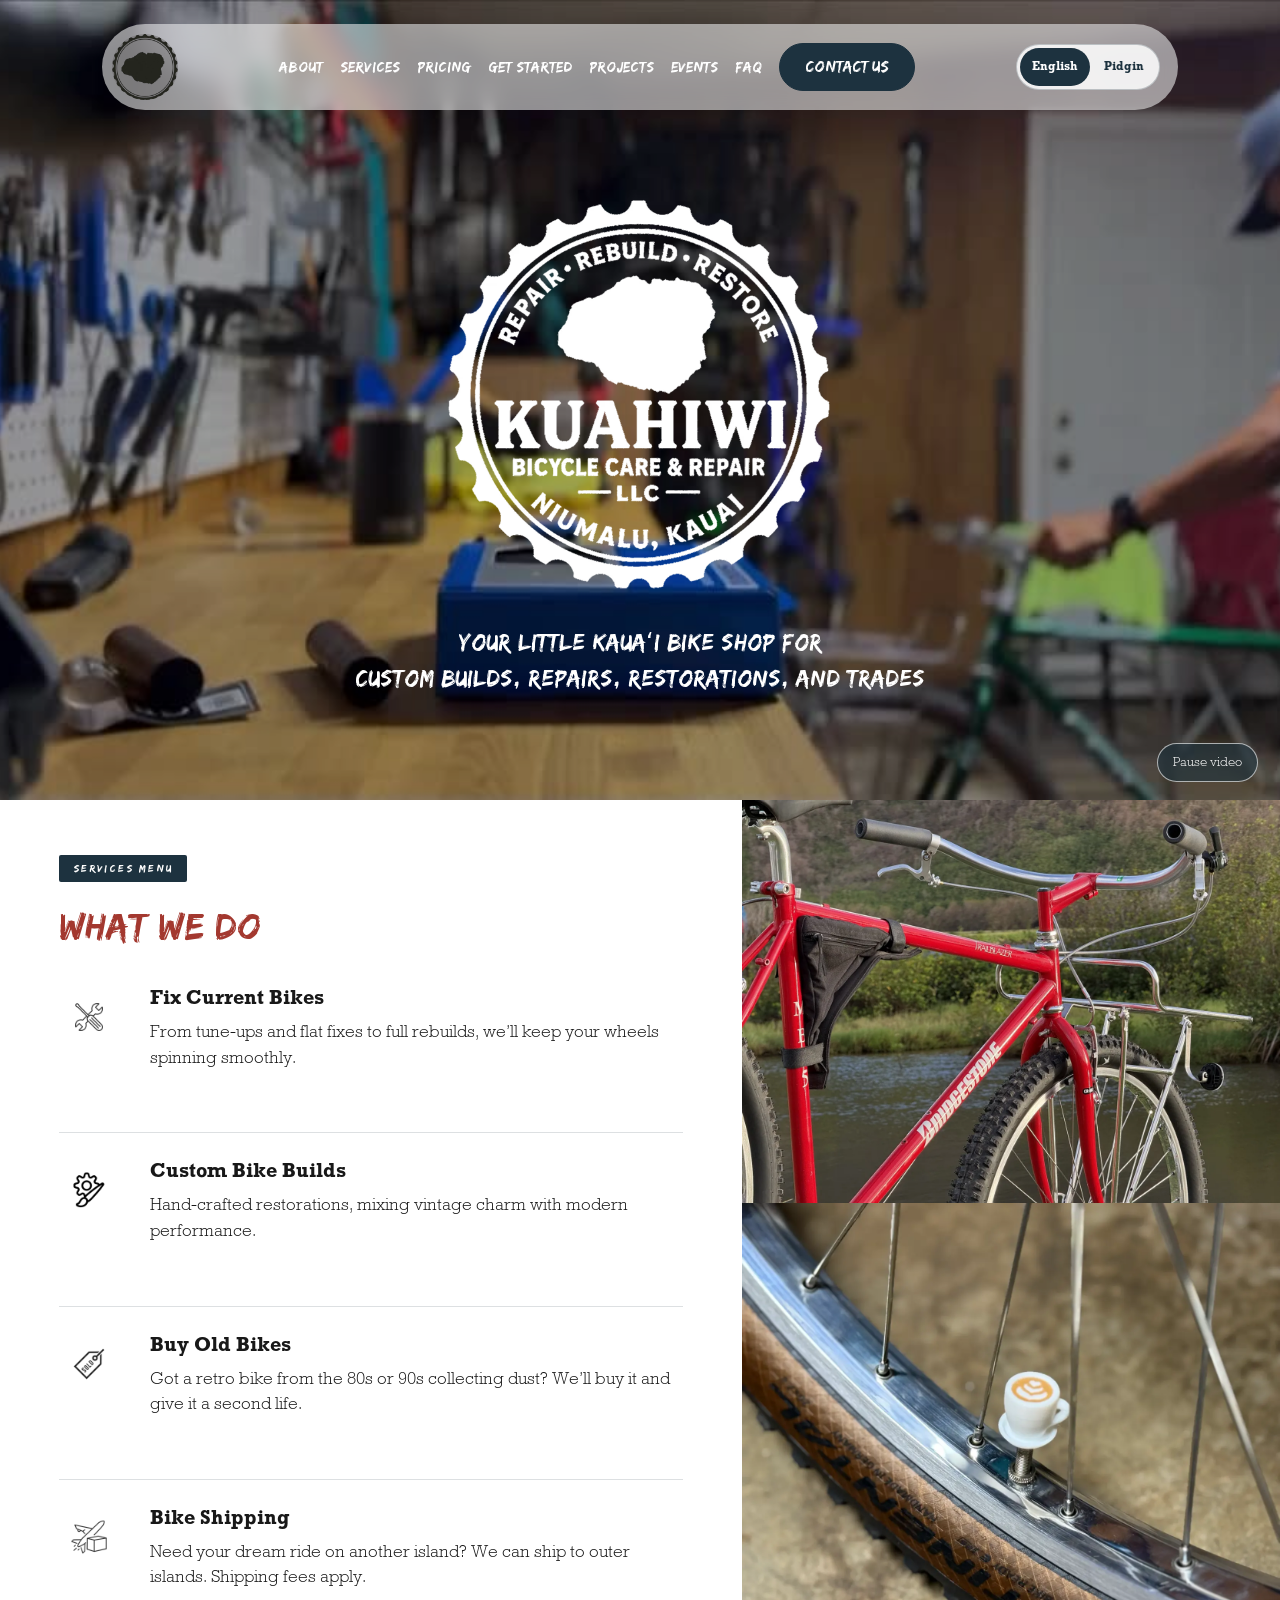
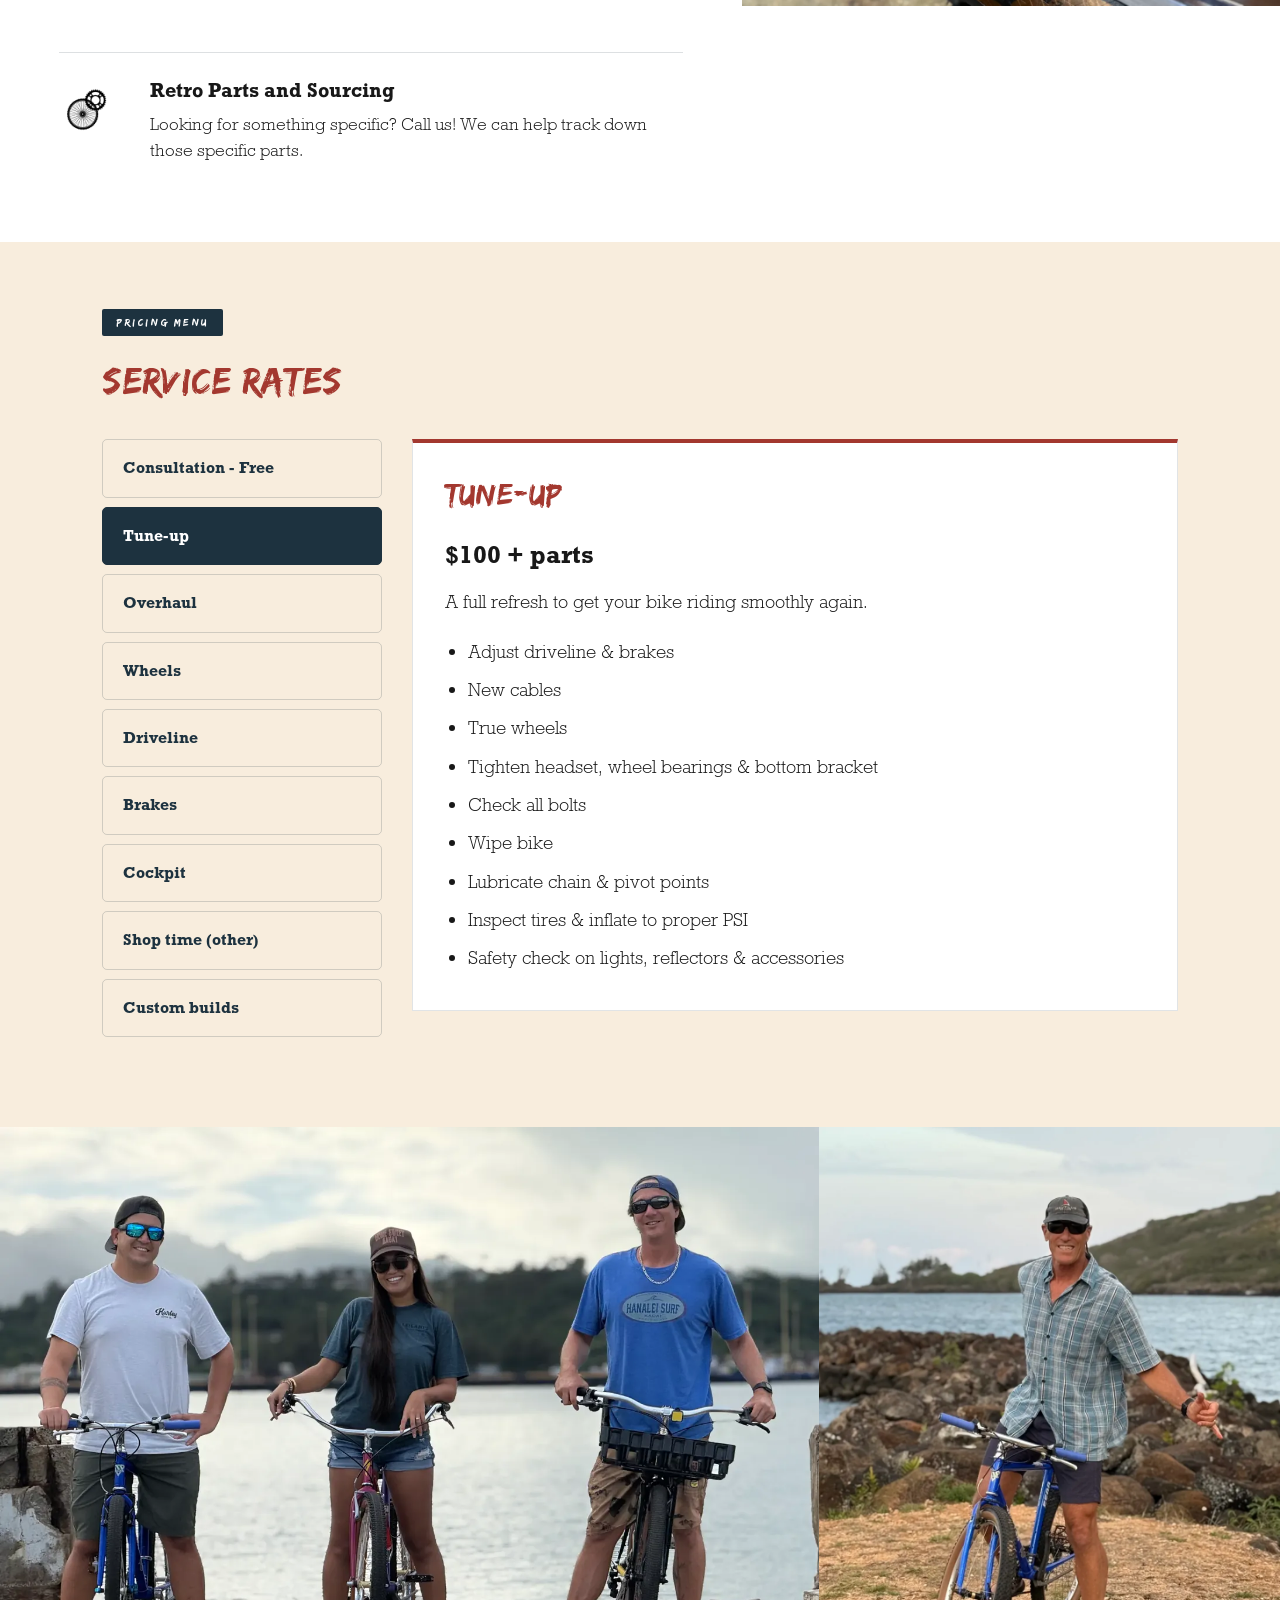
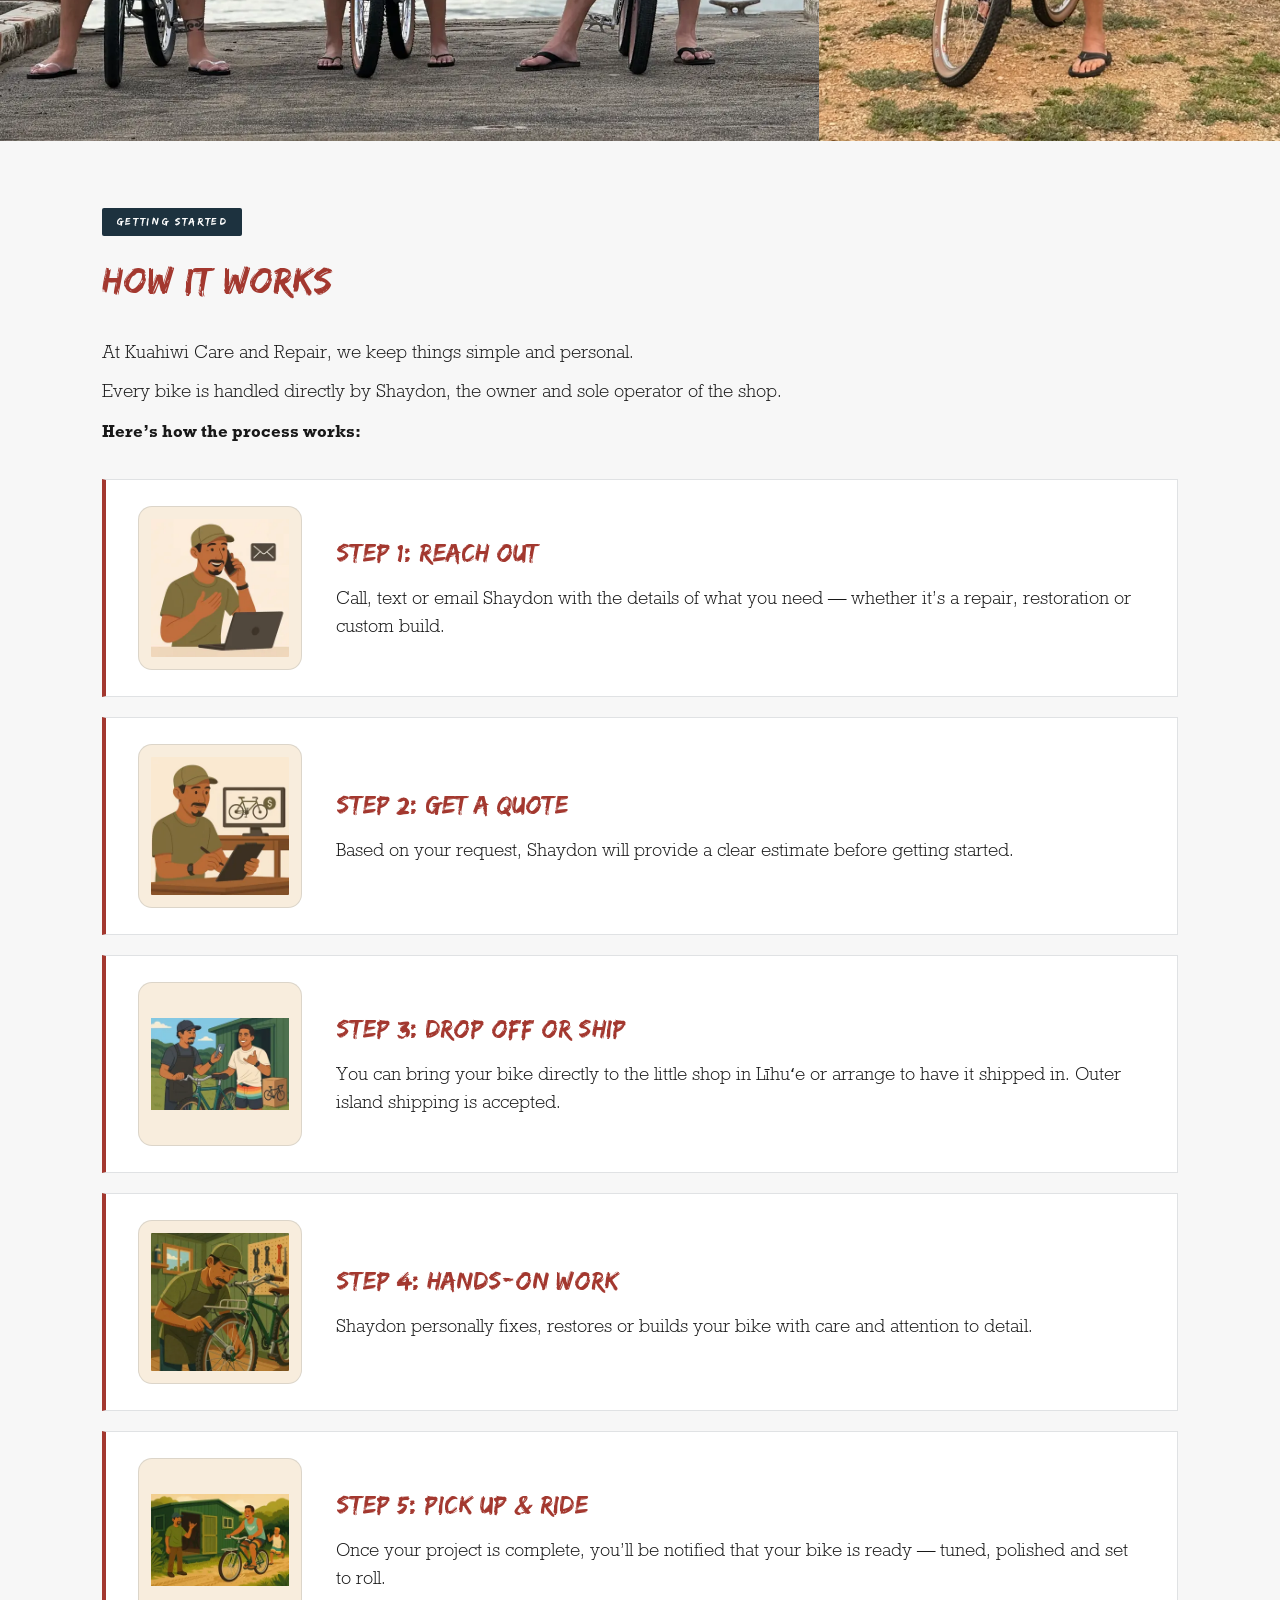
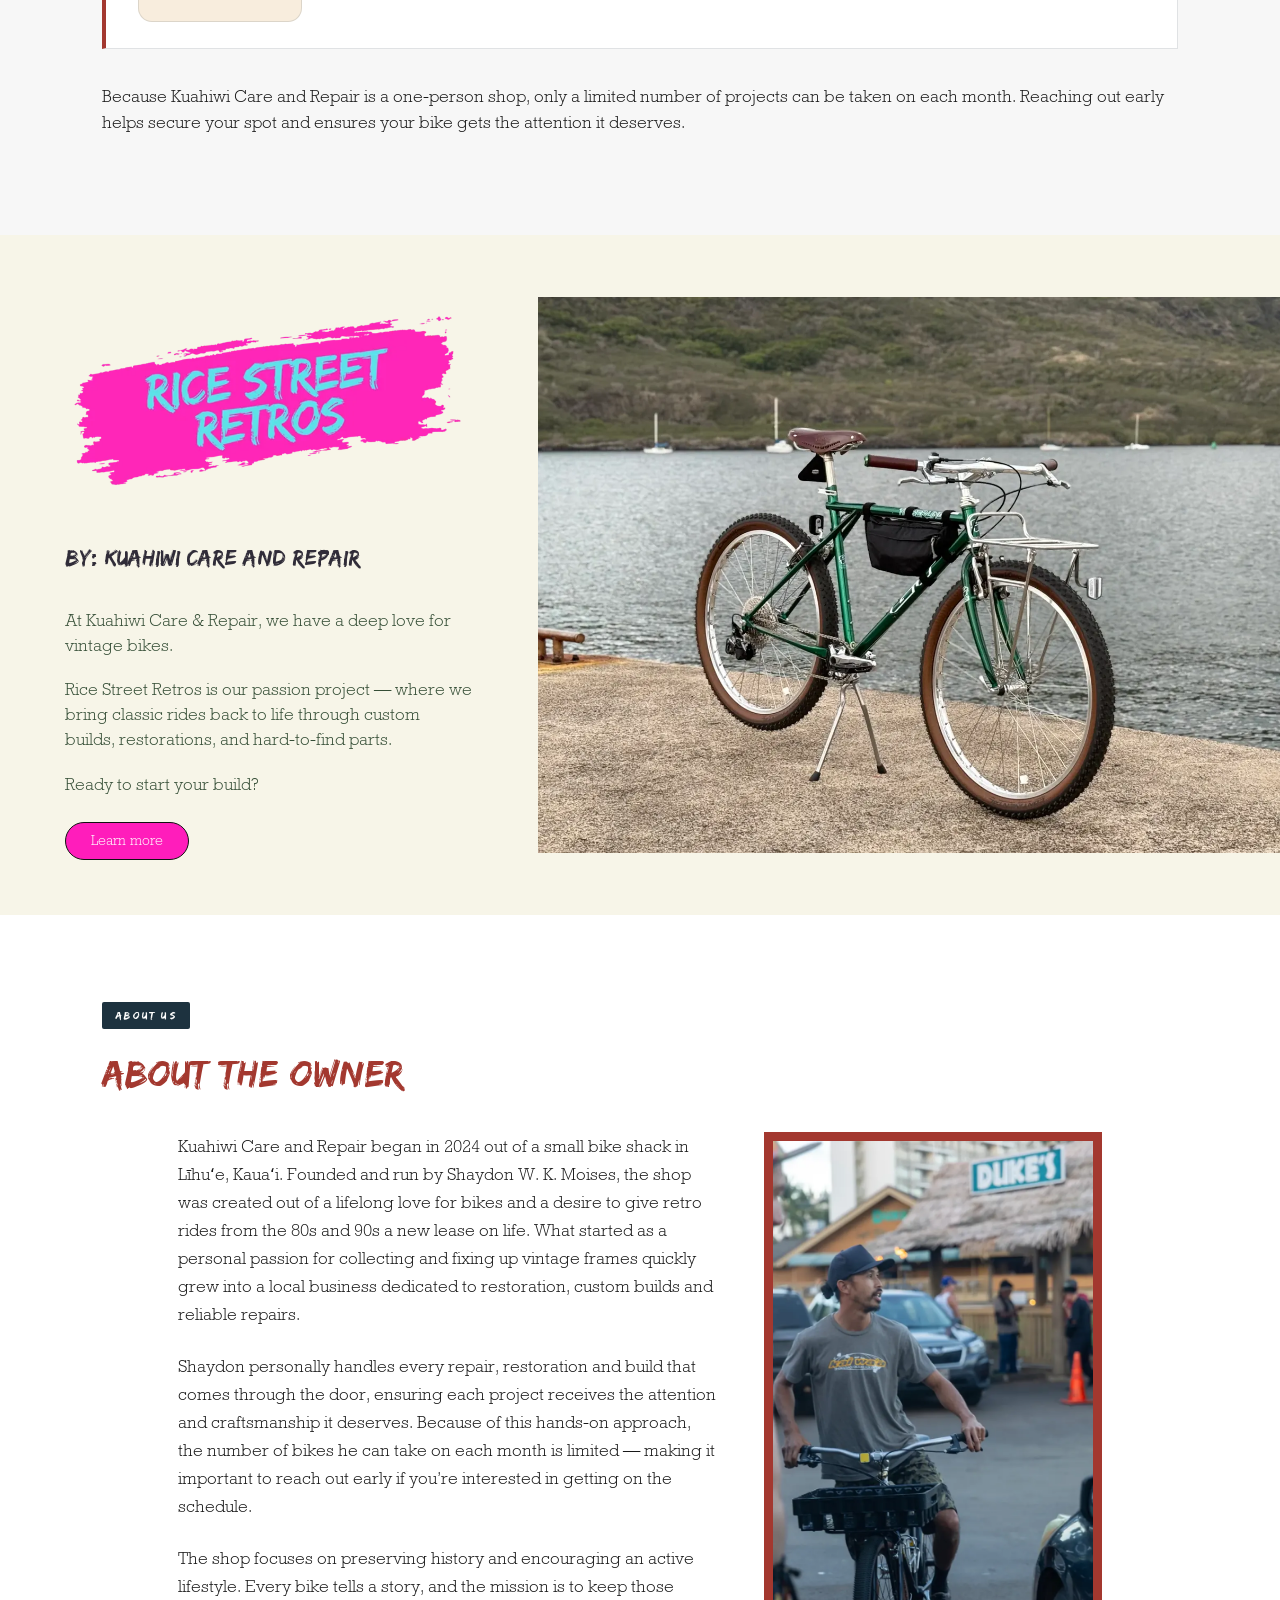
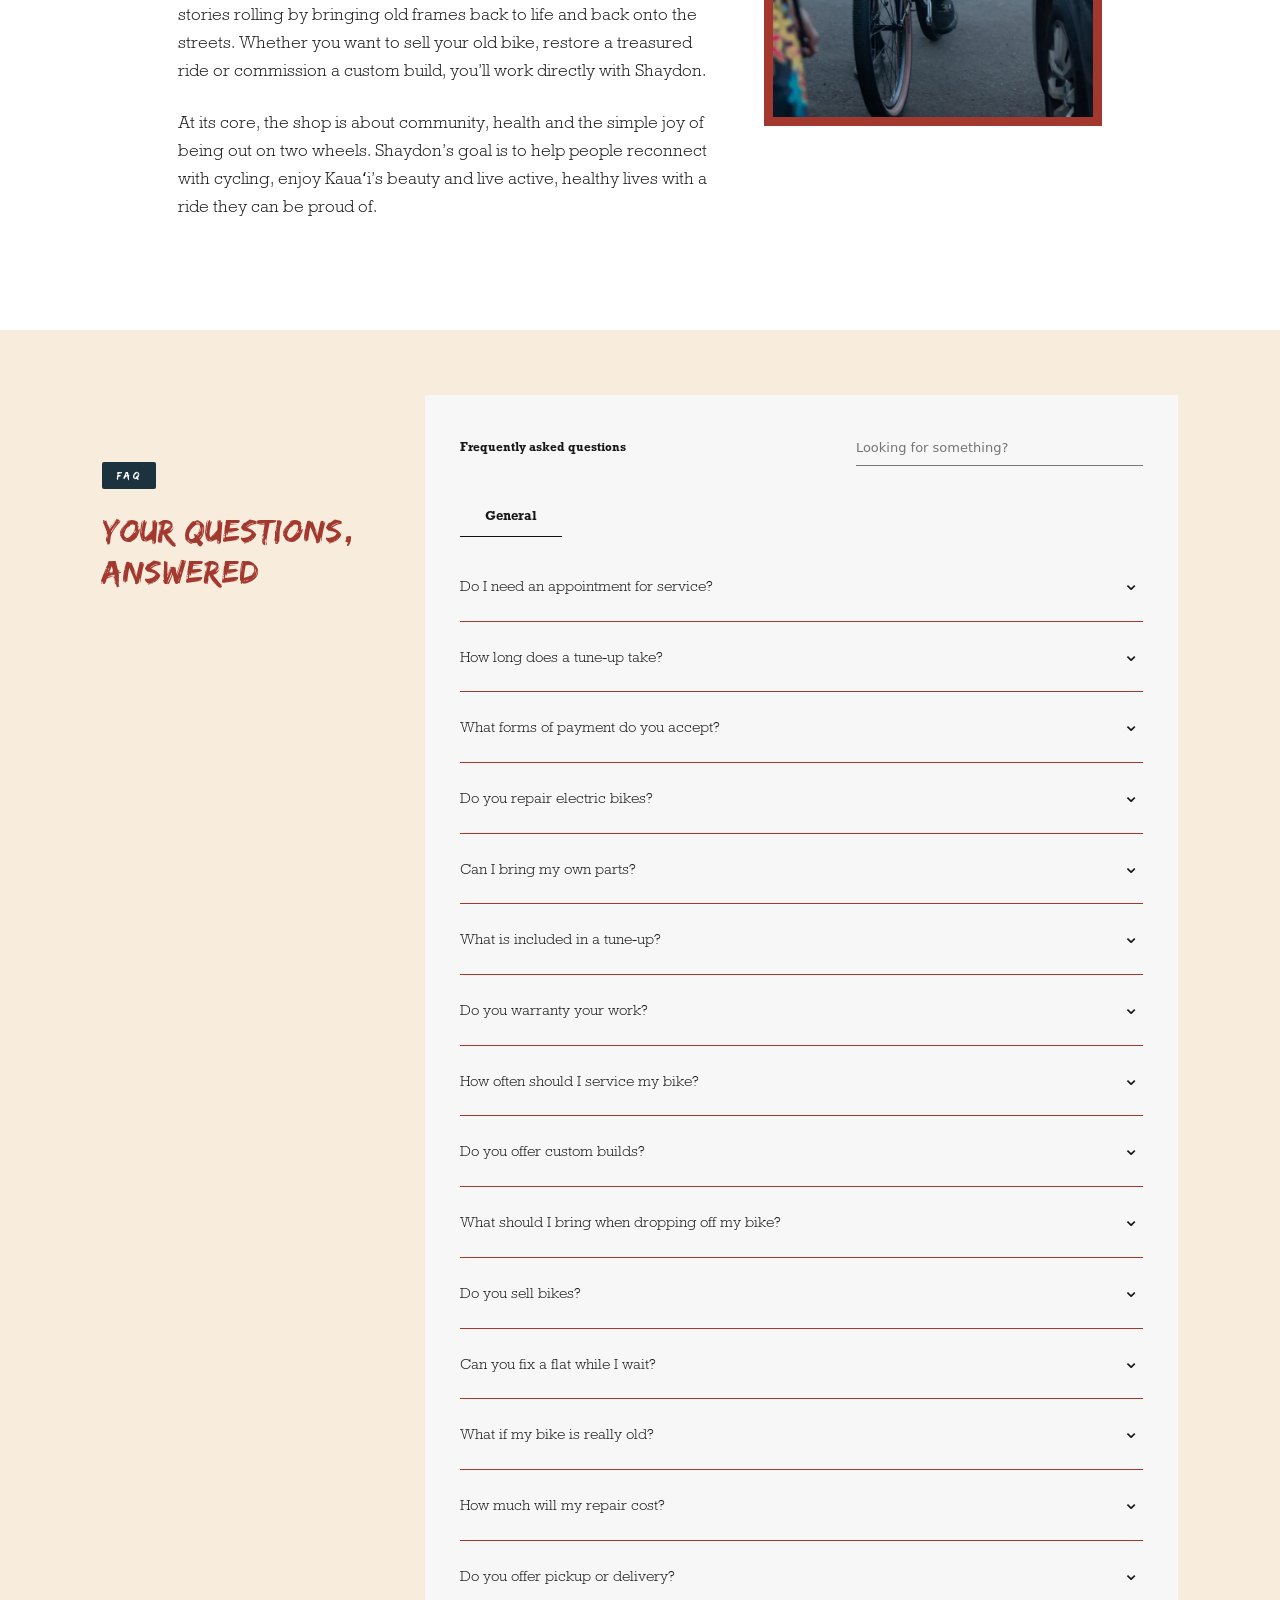
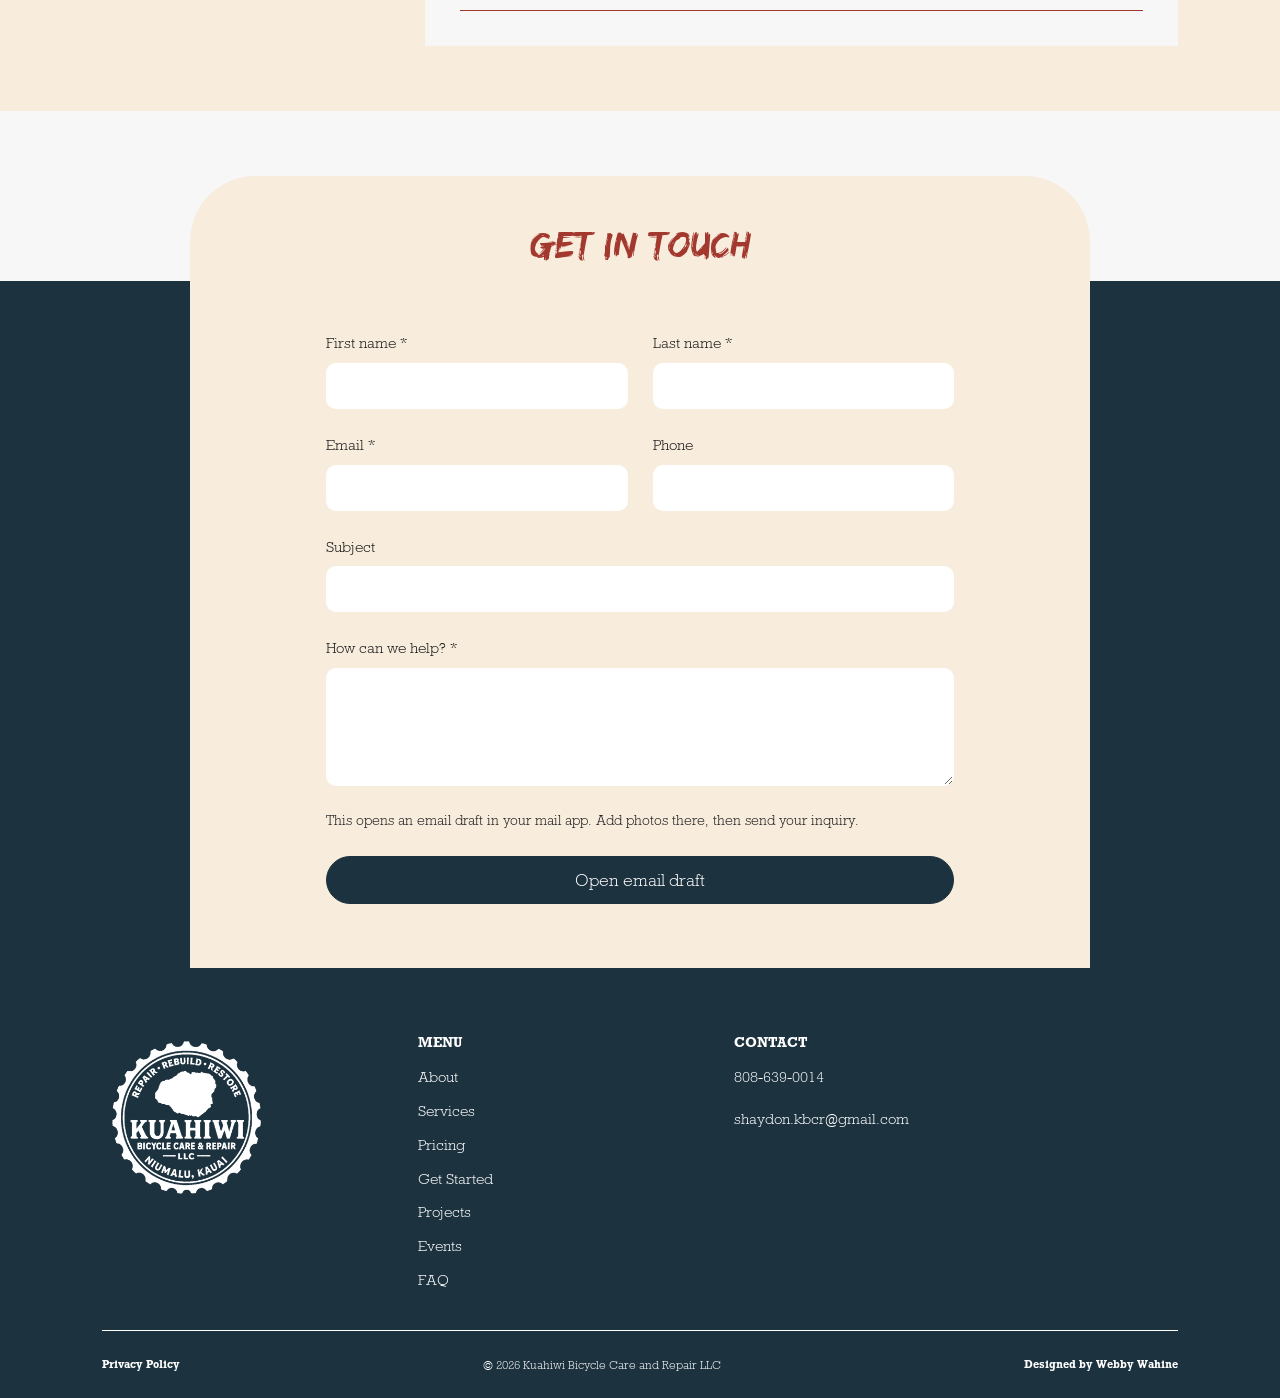
==== commit cf249ed4: "Add files via upload Reorder desktop navigation and improve menu spacing, Move back-to-top button to" ====
--- a/index.html
+++ b/index.html
@@ -1,4 +1,4 @@
-<!doctype html><html lang="en"><head><meta charset="utf-8"><meta name="viewport" content="width=device-width, initial-scale=1"><title>Bicycle Repair in Līhuʻe, Kauaʻi | Kuahiwi Care & Repair</title><meta name="description" content="Bicycle repairs, tune-ups, vintage restorations and custom builds in Līhuʻe, Kauaʻi. Contact Shaydon at Kuahiwi for an estimate."><meta name="robots" content="noindex, nofollow"><meta name="theme-color" content="#1D323F"><link rel="canonical" href="https://www.kuahiwibikecnr.com/"><meta property="og:title" content="Bicycle Repair in Līhuʻe, Kauaʻi | Kuahiwi Care & Repair"><meta property="og:description" content="Bicycle repairs, tune-ups, vintage restorations and custom builds in Līhuʻe, Kauaʻi. Contact Shaydon at Kuahiwi for an estimate."><meta property="og:type" content="website"><meta property="og:url" content="https://www.kuahiwibikecnr.com/"><meta property="og:image" content="https://www.kuahiwibikecnr.com/assets/images/bike-purple.webp"><meta name="twitter:card" content="summary_large_image"><link rel="icon" href="assets/favicon-96.png" type="image/png" sizes="96x96"><link rel="icon" href="favicon.ico" sizes="any"><link rel="apple-touch-icon" href="assets/apple-touch-icon.png" sizes="180x180"><link rel="preload" href="assets/fonts/edo.ttf" as="font" type="font/ttf" crossorigin><link rel="preload" href="assets/images/workshop-poster.jpg" as="image"><link rel="stylesheet" href="assets/styles.css"><script src="assets/translations.js" defer></script><script src="assets/language.js" defer></script><script src="assets/site.js" defer></script><script src="assets/motion.js" defer></script><script type="application/ld+json">{"@context":"https://schema.org","@graph":[{"@type":"Organization","@id":"https://www.kuahiwibikecnr.com/#business","name":"Kuahiwi Bicycle Care and Repair LLC","alternateName":"Kuahiwi Care and Repair","url":"https://www.kuahiwibikecnr.com/","logo":"https://www.kuahiwibikecnr.com/assets/favicon-512.png","image":"https://www.kuahiwibikecnr.com/assets/images/shaydon.webp","telephone":"+1-808-639-0014","email":"shaydon.kbcr@gmail.com","description":"Bicycle repair, tune-ups, vintage restorations and custom builds in Līhuʻe, Kauaʻi."},{"@type":"WebSite","@id":"https://www.kuahiwibikecnr.com/#website","url":"https://www.kuahiwibikecnr.com/","name":"Kuahiwi Care and Repair","publisher":{"@id":"https://www.kuahiwibikecnr.com/#business"}},{"@type":"WebPage","@id":"https://www.kuahiwibikecnr.com/#webpage","url":"https://www.kuahiwibikecnr.com/","name":"Bicycle Repair in Līhuʻe, Kauaʻi | Kuahiwi Care & Repair","isPartOf":{"@id":"https://www.kuahiwibikecnr.com/#website"},"about":{"@id":"https://www.kuahiwibikecnr.com/#business"},"inLanguage":"en"},{"@type":"Service","name":"Bicycle repair","provider":{"@id":"https://www.kuahiwibikecnr.com/#business"},"areaServed":{"@type":"Place","name":"Kauaʻi, Hawaiʻi"}},{"@type":"Service","name":"Bicycle tune-ups","provider":{"@id":"https://www.kuahiwibikecnr.com/#business"},"areaServed":{"@type":"Place","name":"Kauaʻi, Hawaiʻi"}},{"@type":"Service","name":"Vintage bicycle restorations","provider":{"@id":"https://www.kuahiwibikecnr.com/#business"},"areaServed":{"@type":"Place","name":"Kauaʻi, Hawaiʻi"}},{"@type":"Service","name":"Custom bicycle builds","provider":{"@id":"https://www.kuahiwibikecnr.com/#business"},"areaServed":{"@type":"Place","name":"Kauaʻi, Hawaiʻi"}}]}</script></head><body id="page-top"><a class="skip" href="#main">Skip to content</a><header class="header"><a class="nav-logo" href="index.html" aria-label="Kuahiwi home"><img src="assets/images/nav-logo.webp" alt="Kuahiwi" width="66" height="66"></a><div class="language-switch" role="group" aria-label="Website language"><button type="button" data-language="en" lang="en" aria-pressed="true">English</button><button type="button" data-language="hwc" lang="hwc" aria-pressed="false">Pidgin</button></div><button class="menu-toggle" aria-controls="main-nav" aria-expanded="false" aria-label="Open navigation"><svg class="bike-menu-icon" viewBox="0 0 40 30" width="32" height="26" fill="none" stroke="currentColor" stroke-width="1.8" stroke-linecap="round" stroke-linejoin="round" aria-hidden="true" focusable="false"><g class="bike-wheel"><circle cx="9" cy="21" r="7"></circle><path d="M9 14v14m-7-7h14"></path></g><g class="bike-wheel"><circle cx="31" cy="21" r="7"></circle><path d="M31 14v14m-7-7h14"></path></g><path d="M9 21 16 9 23 21H9L14 12H27M23 21 29 5h-5M12 6h7M16 9l-1-3M29 5l2 16"></path></svg><svg class="menu-close-icon" viewBox="0 0 24 24" width="26" height="26" fill="none" stroke="currentColor" stroke-width="1.8" stroke-linecap="round" aria-hidden="true" focusable="false"><path d="m6 6 12 12M18 6 6 18"></path></svg></button><nav id="main-nav" aria-label="Main navigation"><a href="index.html#about">About</a><a href="index.html#services">Services</a><a href="index.html#pricing">Pricing</a><a href="index.html#get-started">Get Started</a><a href="index.html#projects">Projects</a><a href="events.html">Events</a><a href="index.html#faq">FAQ</a><a class="button small" href="index.html#contact">Contact us</a></nav></header><main id="main"><section class="hero" aria-label="Kuahiwi Bicycle Care and Repair"><video id="hero-video" muted loop playsinline preload="none" poster="assets/images/workshop-poster.jpg" aria-label="Bicycle care and repair in the Kuahiwi workshop"><source data-src="assets/video/workshop-header.mp4" type="video/mp4"></video><div class="hero-shade"></div><div class="hero-content"><img src="assets/images/logo.webp" width="440" height="440" alt="Kuahiwi Bicycle Care and Repair LLC — Repair, Rebuild, Restore"><h1>Your little Kauaʻi bike shop for<br>custom builds, repairs, restorations, and trades</h1></div><button id="video-toggle" class="video-toggle" aria-label="Pause background video">Pause video</button></section>
+<!doctype html><html lang="en"><head><meta charset="utf-8"><meta name="viewport" content="width=device-width, initial-scale=1"><title>Bicycle Repair in Līhuʻe, Kauaʻi | Kuahiwi Care & Repair</title><meta name="description" content="Bicycle repairs, tune-ups, vintage restorations and custom builds in Līhuʻe, Kauaʻi. Contact Shaydon at Kuahiwi for an estimate."><meta name="robots" content="noindex, nofollow"><meta name="theme-color" content="#1D323F"><link rel="canonical" href="https://www.kuahiwibikecnr.com/"><meta property="og:title" content="Bicycle Repair in Līhuʻe, Kauaʻi | Kuahiwi Care & Repair"><meta property="og:description" content="Bicycle repairs, tune-ups, vintage restorations and custom builds in Līhuʻe, Kauaʻi. Contact Shaydon at Kuahiwi for an estimate."><meta property="og:type" content="website"><meta property="og:url" content="https://www.kuahiwibikecnr.com/"><meta property="og:image" content="https://www.kuahiwibikecnr.com/assets/images/bike-purple.webp"><meta name="twitter:card" content="summary_large_image"><link rel="icon" href="assets/favicon-96.png" type="image/png" sizes="96x96"><link rel="icon" href="favicon.ico" sizes="any"><link rel="apple-touch-icon" href="assets/apple-touch-icon.png" sizes="180x180"><link rel="preload" href="assets/fonts/edo.ttf" as="font" type="font/ttf" crossorigin><link rel="preload" href="assets/images/workshop-poster.jpg" as="image"><link rel="stylesheet" href="assets/styles.css"><script src="assets/translations.js" defer></script><script src="assets/language.js" defer></script><script src="assets/site.js" defer></script><script type="application/ld+json">{"@context":"https://schema.org","@graph":[{"@type":"Organization","@id":"https://www.kuahiwibikecnr.com/#business","name":"Kuahiwi Bicycle Care and Repair LLC","alternateName":"Kuahiwi Care and Repair","url":"https://www.kuahiwibikecnr.com/","logo":"https://www.kuahiwibikecnr.com/assets/favicon-512.png","image":"https://www.kuahiwibikecnr.com/assets/images/shaydon.webp","telephone":"+1-808-639-0014","email":"shaydon.kbcr@gmail.com","description":"Bicycle repair, tune-ups, vintage restorations and custom builds in Līhuʻe, Kauaʻi."},{"@type":"WebSite","@id":"https://www.kuahiwibikecnr.com/#website","url":"https://www.kuahiwibikecnr.com/","name":"Kuahiwi Care and Repair","publisher":{"@id":"https://www.kuahiwibikecnr.com/#business"}},{"@type":"WebPage","@id":"https://www.kuahiwibikecnr.com/#webpage","url":"https://www.kuahiwibikecnr.com/","name":"Bicycle Repair in Līhuʻe, Kauaʻi | Kuahiwi Care & Repair","isPartOf":{"@id":"https://www.kuahiwibikecnr.com/#website"},"about":{"@id":"https://www.kuahiwibikecnr.com/#business"},"inLanguage":"en"},{"@type":"Service","name":"Bicycle repair","provider":{"@id":"https://www.kuahiwibikecnr.com/#business"},"areaServed":{"@type":"Place","name":"Kauaʻi, Hawaiʻi"}},{"@type":"Service","name":"Bicycle tune-ups","provider":{"@id":"https://www.kuahiwibikecnr.com/#business"},"areaServed":{"@type":"Place","name":"Kauaʻi, Hawaiʻi"}},{"@type":"Service","name":"Vintage bicycle restorations","provider":{"@id":"https://www.kuahiwibikecnr.com/#business"},"areaServed":{"@type":"Place","name":"Kauaʻi, Hawaiʻi"}},{"@type":"Service","name":"Custom bicycle builds","provider":{"@id":"https://www.kuahiwibikecnr.com/#business"},"areaServed":{"@type":"Place","name":"Kauaʻi, Hawaiʻi"}}]}</script></head><body><a class="skip" href="#main">Skip to content</a><header class="header"><a class="nav-logo" href="index.html" aria-label="Kuahiwi home"><img src="assets/images/nav-logo.webp" alt="Kuahiwi" width="66" height="66"></a><div class="language-switch" role="group" aria-label="Website language"><button type="button" data-language="en" lang="en" aria-pressed="true">English</button><button type="button" data-language="hwc" lang="hwc" aria-pressed="false">Pidgin</button></div><button class="menu-toggle" aria-controls="main-nav" aria-expanded="false" aria-label="Open navigation"><svg class="bike-menu-icon" viewBox="0 0 40 30" width="32" height="26" fill="none" stroke="currentColor" stroke-width="1.8" stroke-linecap="round" stroke-linejoin="round" aria-hidden="true" focusable="false"><circle cx="9" cy="21" r="7"></circle><circle cx="31" cy="21" r="7"></circle><path d="M9 21 16 9 23 21H9L14 12H27M23 21 29 5h-5M12 6h7M16 9l-1-3M29 5l2 16"></path></svg><svg class="menu-close-icon" viewBox="0 0 24 24" width="26" height="26" fill="none" stroke="currentColor" stroke-width="1.8" stroke-linecap="round" aria-hidden="true" focusable="false"><path d="m6 6 12 12M18 6 6 18"></path></svg></button><nav id="main-nav" aria-label="Main navigation"><a href="index.html#about">About</a><a href="index.html#services">Services</a><a href="index.html#pricing">Pricing</a><a href="index.html#get-started">Get Started</a><a href="index.html#projects">Projects</a><a href="events.html">Events</a><a href="index.html#faq">FAQ</a><a class="button small" href="index.html#contact">Contact us</a></nav></header><main id="main"><section class="hero" aria-label="Kuahiwi Bicycle Care and Repair"><video id="hero-video" muted loop playsinline preload="none" poster="assets/images/workshop-poster.jpg" aria-label="Bicycle care and repair in the Kuahiwi workshop"><source data-src="assets/video/workshop-header.mp4" type="video/mp4"></video><div class="hero-shade"></div><div class="hero-content"><img src="assets/images/logo.webp" width="440" height="440" alt="Kuahiwi Bicycle Care and Repair LLC — Repair, Rebuild, Restore"><h1>Your little Kauaʻi bike shop for<br>custom builds, repairs, restorations, and trades</h1></div><button id="video-toggle" class="video-toggle" aria-label="Pause background video">Pause video</button></section>
 <section id="services" class="services"><div class="services-copy"><p class="eyebrow">Services menu</p><h2>What we do</h2><div class="service-grid"><article><img src="assets/images/service-fix.webp" alt="" width="66" height="66" loading="lazy"><div><h3>Fix Current Bikes</h3><p>From tune-ups and flat fixes to full rebuilds, we’ll keep your wheels spinning smoothly.</p></div></article><article><img src="assets/images/service-custom.webp" alt="" width="66" height="66" loading="lazy"><div><h3>Custom Bike Builds</h3><p>Hand-crafted restorations, mixing vintage charm with modern performance.</p></div></article><article><img src="assets/images/service-buy.webp" alt="" width="66" height="66" loading="lazy"><div><h3>Buy Old Bikes</h3><p>Got a retro bike from the 80s or 90s collecting dust? We’ll buy it and give it a second life.</p></div></article><article><img src="assets/images/service-ship.webp" alt="" width="66" height="66" loading="lazy"><div><h3>Bike Shipping</h3><p>Need your dream ride on another island? We can ship to outer islands. Shipping fees apply.</p></div></article><article><img src="assets/images/service-parts.webp" alt="" width="66" height="66" loading="lazy"><div><h3>Retro Parts and Sourcing</h3><p>Looking for something specific? Call us! We can help track down those specific parts.</p></div></article></div></div><figure class="service-photo"><img src="assets/images/bike-red-detail.webp" alt="Red Bridgestone bicycle frame, handlebars and front wheel beside the water" width="1400" height="1050" loading="lazy"><img src="assets/images/bike-purple.webp" alt="Bicycle wheel with a miniature coffee cup on the tire valve" width="1800" height="1350" loading="lazy"></figure></section>
 <section id="pricing" class="pricing section"><p class="eyebrow">Pricing menu</p><h2>Service rates</h2><div class="rates-workbench"><div id="rate-tabs" class="rate-tabs" role="tablist" aria-label="Service rate categories" aria-orientation="vertical" hidden><button type="button" role="tab" id="rate-tab-0" aria-controls="rate-panel-0" aria-selected="false" tabindex="-1">Consultation - Free</button><button type="button" role="tab" id="rate-tab-1" aria-controls="rate-panel-1" aria-selected="false" tabindex="-1">Tune-up</button><button type="button" role="tab" id="rate-tab-2" aria-controls="rate-panel-2" aria-selected="false" tabindex="-1">Overhaul</button><button type="button" role="tab" id="rate-tab-3" aria-controls="rate-panel-3" aria-selected="false" tabindex="-1">Wheels</button><button type="button" role="tab" id="rate-tab-4" aria-controls="rate-panel-4" aria-selected="false" tabindex="-1">Driveline</button><button type="button" role="tab" id="rate-tab-5" aria-controls="rate-panel-5" aria-selected="false" tabindex="-1">Brakes</button><button type="button" role="tab" id="rate-tab-6" aria-controls="rate-panel-6" aria-selected="false" tabindex="-1">Cockpit</button><button type="button" role="tab" id="rate-tab-7" aria-controls="rate-panel-7" aria-selected="false" tabindex="-1">Shop time (other)</button><button type="button" role="tab" id="rate-tab-8" aria-controls="rate-panel-8" aria-selected="false" tabindex="-1">Custom builds</button></div><div class="rate-panels"><section class="rate-panel" id="rate-panel-0" aria-labelledby="rate-tab-0" tabindex="0"><h3>Consultation - Free</h3><div class="price-content"><p>A bike evaluation and discussion of the parts and work needed.</p></div></section><section class="rate-panel" id="rate-panel-1" aria-labelledby="rate-tab-1" tabindex="0"><h3>Tune-up</h3><div class="price-content"><h3>$100 + parts</h3><p>A full refresh to get your bike riding smoothly again.</p><ul><li>Adjust driveline &amp; brakes</li><li>New cables</li><li>True wheels</li><li>Tighten headset, wheel bearings &amp; bottom bracket</li><li>Check all bolts</li><li>Wipe bike</li><li>Lubricate chain &amp; pivot points</li><li>Inspect tires &amp; inflate to proper PSI</li><li>Safety check on lights, reflectors &amp; accessories</li></ul></div></section><section class="rate-panel" id="rate-panel-2" aria-labelledby="rate-tab-2" tabindex="0"><h3>Overhaul</h3><div class="price-content"><h3>$200 + parts</h3><ul><li>Adjust driveline &amp; brakes</li><li>New cables, housings &amp; ends</li><li>Check &amp; true wheels</li><li>Clean &amp; grease headset and wheel bearings</li><li>Check &amp; grease bottom bracket</li><li>Torque all bolts</li><li>Wipe bike</li><li>Check chain stretch, clean &amp; lubricate chain</li><li>Clean &amp; inspect derailleurs and cassette</li><li>Inspect tires &amp; inflate to proper PSI</li><li>Safety check on lights, reflectors &amp; accessories</li></ul></div></section><section class="rate-panel" id="rate-panel-3" aria-labelledby="rate-tab-3" tabindex="0"><h3>Wheels</h3><dl><div><dt>Tube install</dt><dd>$10 + tube</dd></div><div><dt>Tire install</dt><dd>$10 + tire</dd></div><div><dt>Wheel bearing service</dt><dd>$25</dd></div><div><dt>Wheel truing</dt><dd>$30</dd></div><div><dt>Wheel build</dt><dd>$75</dd></div><div><dt>Tubeless tire setup</dt><dd>$35 + materials</dd></div><div><dt>Tubeless refresh / reseal</dt><dd>$20</dd></div><div><dt>Spoke replacement</dt><dd>$5 each + parts</dd></div><div><dt>Complete build</dt><dd>Custom pricing</dd></div></dl></section><section class="rate-panel" id="rate-panel-4" aria-labelledby="rate-tab-4" tabindex="0"><h3>Driveline</h3><dl><div><dt>Chain install</dt><dd>$15</dd></div><div><dt>Cable install</dt><dd>$20</dd></div><div><dt>Housing install</dt><dd>$25</dd></div><div><dt>Derailleur adjustment</dt><dd>$20</dd></div><div><dt>Cassette / freewheel replacement</dt><dd>$25 + parts</dd></div><div><dt>Crankset / chainring replacement</dt><dd>$25–40</dd></div><div><dt>Bottom bracket replacement</dt><dd>$40 + part</dd></div></dl></section><section class="rate-panel" id="rate-panel-5" aria-labelledby="rate-tab-5" tabindex="0"><h3>Brakes</h3><dl><div><dt>Brake adjustment</dt><dd>$15</dd></div><div><dt>Brake bleed</dt><dd>$40</dd></div><div><dt>Pad installation</dt><dd>$20–40 + parts</dd></div><div><dt>Brake cable &amp; housing replacement</dt><dd>$25</dd></div><div><dt>Hydraulic hose install / shorten</dt><dd>$40</dd></div><div><dt>Rotor installation / truing</dt><dd>$15</dd></div></dl></section><section class="rate-panel" id="rate-panel-6" aria-labelledby="rate-tab-6" tabindex="0"><h3>Cockpit</h3><dl><div><dt>Stem replacement</dt><dd>$20</dd></div><div><dt>Handlebar replacement</dt><dd>$20</dd></div><div><dt>Grip installation</dt><dd>$10 + parts</dd></div><div><dt>Bar tape installation</dt><dd>$20</dd></div><div><dt>Brake lever / shifter swap</dt><dd>$20–30</dd></div><div><dt>Headset spacer / stem height adjustment</dt><dd>$10</dd></div></dl></section><section class="rate-panel" id="rate-panel-7" aria-labelledby="rate-tab-7" tabindex="0"><h3>Shop time (other)</h3><dl><div><dt>General shop labor</dt><dd>$60 / hour</dd></div><div><dt>Accessory install (rack, fender, basket, etc.)</dt><dd>$15–40</dd></div></dl></section><section class="rate-panel" id="rate-panel-8" aria-labelledby="rate-tab-8" tabindex="0"><h3>Custom builds</h3><div class="price-content"><h3>Contact for pricing</h3><p>Full frame-up rebuilds and specialty conversions, customized to match your ride style.</p><ul><li>Strip and degrease frame</li><li>Clean threads and polish</li><li>Complete rebuild</li></ul><p>Café cruiser, commuter, townie, single-speed or fixed-gear conversions.</p><a href="#contact">Discuss your build</a></div></section></div></div></section>
 <div class="rider-photos"><img src="assets/images/bike-detail.webp" width="1800" height="1350" alt="Three cyclists with their bicycles beside the harbor" loading="lazy"><img src="assets/images/bike-blue.webp" width="1350" height="1800" alt="Rider with a blue bicycle along the coast" loading="lazy"></div>
@@ -6,4 +6,4 @@
 <section id="projects" class="retros"><div><img class="retros-logo" src="assets/images/rice-street.webp" width="650" height="360" alt="Rice Street Retros" loading="lazy"><h2>By: Kuahiwi Care and Repair</h2><p>At Kuahiwi Care & Repair, we have a deep love for vintage bikes.</p><p>Rice Street Retros is our passion project — where we bring classic rides back to life through custom builds, restorations, and hard-to-find parts.</p><p>Ready to start your build?</p><a class="button retro-button" href="#contact">Learn more</a></div><figure><img src="assets/images/bike-vintage.webp" width="1800" height="1350" alt="Restored green vintage bicycle beside the harbor" loading="lazy"></figure></section>
 <section id="about" class="about section"><p class="eyebrow">About us</p><h2>About the owner</h2><div class="about-grid"><div><p>Kuahiwi Care and Repair began in 2024 out of a small bike shack in Līhuʻe, Kauaʻi. Founded and run by Shaydon W. K. Moises, the shop was created out of a lifelong love for bikes and a desire to give retro rides from the 80s and 90s a new lease on life. What started as a personal passion for collecting and fixing up vintage frames quickly grew into a local business dedicated to restoration, custom builds and reliable repairs.</p><p>Shaydon personally handles every repair, restoration and build that comes through the door, ensuring each project receives the attention and craftsmanship it deserves. Because of this hands-on approach, the number of bikes he can take on each month is limited — making it important to reach out early if you’re interested in getting on the schedule.</p><p>The shop focuses on preserving history and encouraging an active lifestyle. Every bike tells a story, and the mission is to keep those stories rolling by bringing old frames back to life and back onto the streets. Whether you want to sell your old bike, restore a treasured ride or commission a custom build, you’ll work directly with Shaydon.</p><p>At its core, the shop is about community, health and the simple joy of being out on two wheels. Shaydon’s goal is to help people reconnect with cycling, enjoy Kauaʻi’s beauty and live active, healthy lives with a ride they can be proud of.</p></div><figure><img src="assets/images/shaydon.webp" alt="Shaydon with his bicycle" width="1002" height="1800" loading="lazy"></figure></div></section>
 <section id="faq" class="faq section"><div><p class="eyebrow">FAQ</p><h2>Your questions,<br>answered</h2></div><div class="faq-panel"><div class="faq-top"><h3>Frequently asked questions</h3><label> <span class="visually-hidden">Search frequently asked questions</span><input id="faq-search" type="search" placeholder="Looking for something?"></label></div><p class="faq-category">General</p><div class="faq-list"><details><summary>Do I need an appointment for service?</summary><p>Walk-ins are welcome. Appointments can help shorten your wait during busy weeks. Reach out to Shaydon before visiting to confirm availability.</p></details><details><summary>How long does a tune-up take?</summary><p>Usually 2–3 days, depending on parts and workload. Same-day service may be possible for small repairs. Confirm the current turnaround with Shaydon.</p></details><details><summary>What forms of payment do you accept?</summary><p>Cash, credit card and Venmo.</p></details><details><summary>Do you repair electric bikes?</summary><p>Not at this time. For e-bike questions, contact Kauaʻi Cycle at www.kauaicycle.com.</p></details><details><summary>Can I bring my own parts?</summary><p>Yes. Labor still applies, and compatibility is checked before installation.</p></details><details><summary>What is included in a tune-up?</summary><p>Brake and driveline adjustments, wheel truing, bearing adjustments, bolt checks, a wipe-down, lubrication, tire inspection and inflation, and a safety check. See the service list for details.</p></details><details><summary>Do you warranty your work?</summary><p>There is a 14-day return window if something feels off after a repair. Contact Shaydon to discuss the issue and confirm what is covered.</p></details><details><summary>How often should I service my bike?</summary><p>The shop recommends every 6–12 months for casual riders and every 3–6 months for frequent riders. If something feels or sounds off, reach out sooner.</p></details><details><summary>Do you offer custom builds?</summary><p>Yes. Shaydon can help source parts, build from a frame or upgrade your current bike. Pricing depends on components and time.</p></details><details><summary>What should I bring when dropping off my bike?</summary><p>Your bike. Accessories such as bags, child seats and lights can stay on unless you prefer to remove them.</p></details><details><summary>Do you sell bikes?</summary><p>Refurbished bikes may be available. Call to ask about current stock.</p></details><details><summary>Can you fix a flat while I wait?</summary><p>Tube and tire installs are usually quick; usually around 10–15 minutes, depending on the queue. Check availability first.</p></details><details><summary>What if my bike is really old?</summary><p>Vintage bikes are welcome. Some need more labor or harder-to-find parts; Shaydon can evaluate the bike and explain your options.</p></details><details><summary>How much will my repair cost?</summary><p>A free inspection and estimate are available before work starts. Contact Shaydon with details about your bike.</p></details><details><summary>Do you offer pickup or delivery?</summary><p>Pickup and delivery are available for an additional fee depending on location. Ask Shaydon about availability and a quote.</p></details></div><p id="faq-empty" hidden>No matching questions. Try another word or contact Shaydon.</p></div></section>
-<section id="contact" class="contact"><form id="inquiry-form"><h2>Get in touch</h2><div class="field-row"><div><label for="name">First name *</label><input id="name" name="name" autocomplete="given-name" required maxlength="120"></div><div><label for="last-name">Last name *</label><input id="last-name" name="lastName" autocomplete="family-name" required maxlength="120"></div></div><div class="field-row"><div><label for="email">Email *</label><input id="email" name="email" type="email" autocomplete="email" required maxlength="254"></div><div><label for="phone">Phone</label><input id="phone" name="phone" type="tel" autocomplete="tel"></div></div><label for="service">Subject</label><input id="service" name="service" maxlength="150"><label for="message">How can we help? *</label><textarea id="message" name="message" rows="4" required maxlength="4000"></textarea><p class="form-note">This opens an email draft in your mail app. Add photos there, then send your inquiry.</p><button class="button" type="submit">Open email draft</button><p id="form-status" role="status"></p><noscript><p>Email <a href="mailto:shaydon.kbcr@gmail.com">shaydon.kbcr@gmail.com</a> or call <a href="tel:+18086390014">808-639-0014</a> to get in touch.</p></noscript></form></section></main><footer><div class="footer-grid"><a class="footer-logo" href="index.html" aria-label="Kuahiwi home"><img src="assets/images/logo.webp" alt="Kuahiwi Bicycle Care and Repair" width="170" height="170"></a><div><h3>Menu</h3><nav aria-label="Footer navigation"><a href="index.html#about">About</a><a href="index.html#services">Services</a><a href="index.html#pricing">Pricing</a><a href="index.html#get-started">Get Started</a><a href="index.html#projects">Projects</a><a href="events.html">Events</a><a href="index.html#faq">FAQ</a></nav></div><div><h3>Contact</h3><a href="tel:+18086390014">808-639-0014</a><br><a href="mailto:shaydon.kbcr@gmail.com">shaydon.kbcr@gmail.com</a></div></div><div class="footer-bottom"><a href="privacy-policy.html">Privacy Policy</a><span>© <span data-year>2026</span> Kuahiwi Bicycle Care and Repair LLC</span><a href="https://www.webbywahine.com/">Designed by Webby Wahine</a><a class="back-to-top" href="#page-top" aria-label="Back to top"><svg viewBox="0 0 24 24" width="23" height="23" fill="none" stroke="currentColor" stroke-width="1.8" stroke-linecap="round" stroke-linejoin="round" aria-hidden="true" focusable="false"><path d="M12 19V5m-6 6 6-6 6 6"></path></svg></a></div></footer></body></html>+<section id="contact" class="contact"><form id="inquiry-form"><h2>Get in touch</h2><div class="field-row"><div><label for="name">First name *</label><input id="name" name="name" autocomplete="given-name" required maxlength="120"></div><div><label for="last-name">Last name *</label><input id="last-name" name="lastName" autocomplete="family-name" required maxlength="120"></div></div><div class="field-row"><div><label for="email">Email *</label><input id="email" name="email" type="email" autocomplete="email" required maxlength="254"></div><div><label for="phone">Phone</label><input id="phone" name="phone" type="tel" autocomplete="tel"></div></div><label for="service">Subject</label><input id="service" name="service" maxlength="150"><label for="message">How can we help? *</label><textarea id="message" name="message" rows="4" required maxlength="4000"></textarea><p class="form-note">This opens an email draft in your mail app. Add photos there, then send your inquiry.</p><button class="button" type="submit">Open email draft</button><p id="form-status" role="status"></p><noscript><p>Email <a href="mailto:shaydon.kbcr@gmail.com">shaydon.kbcr@gmail.com</a> or call <a href="tel:+18086390014">808-639-0014</a> to get in touch.</p></noscript></form></section></main><footer><div class="footer-grid"><a class="footer-logo" href="index.html" aria-label="Kuahiwi home"><img src="assets/images/logo.webp" alt="Kuahiwi Bicycle Care and Repair" width="170" height="170"></a><div><h3>Menu</h3><nav aria-label="Footer navigation"><a href="index.html#about">About</a><a href="index.html#services">Services</a><a href="index.html#pricing">Pricing</a><a href="index.html#get-started">Get Started</a><a href="index.html#projects">Projects</a><a href="events.html">Events</a><a href="index.html#faq">FAQ</a></nav></div><div><h3>Contact</h3><a href="tel:+18086390014">808-639-0014</a><br><a href="mailto:shaydon.kbcr@gmail.com">shaydon.kbcr@gmail.com</a></div></div><div class="footer-bottom"><a href="privacy-policy.html">Privacy Policy</a><span>© <span data-year>2026</span> Kuahiwi Bicycle Care and Repair LLC</span><a href="https://www.webbywahine.com/">Designed by Webby Wahine</a></div></footer></body></html>
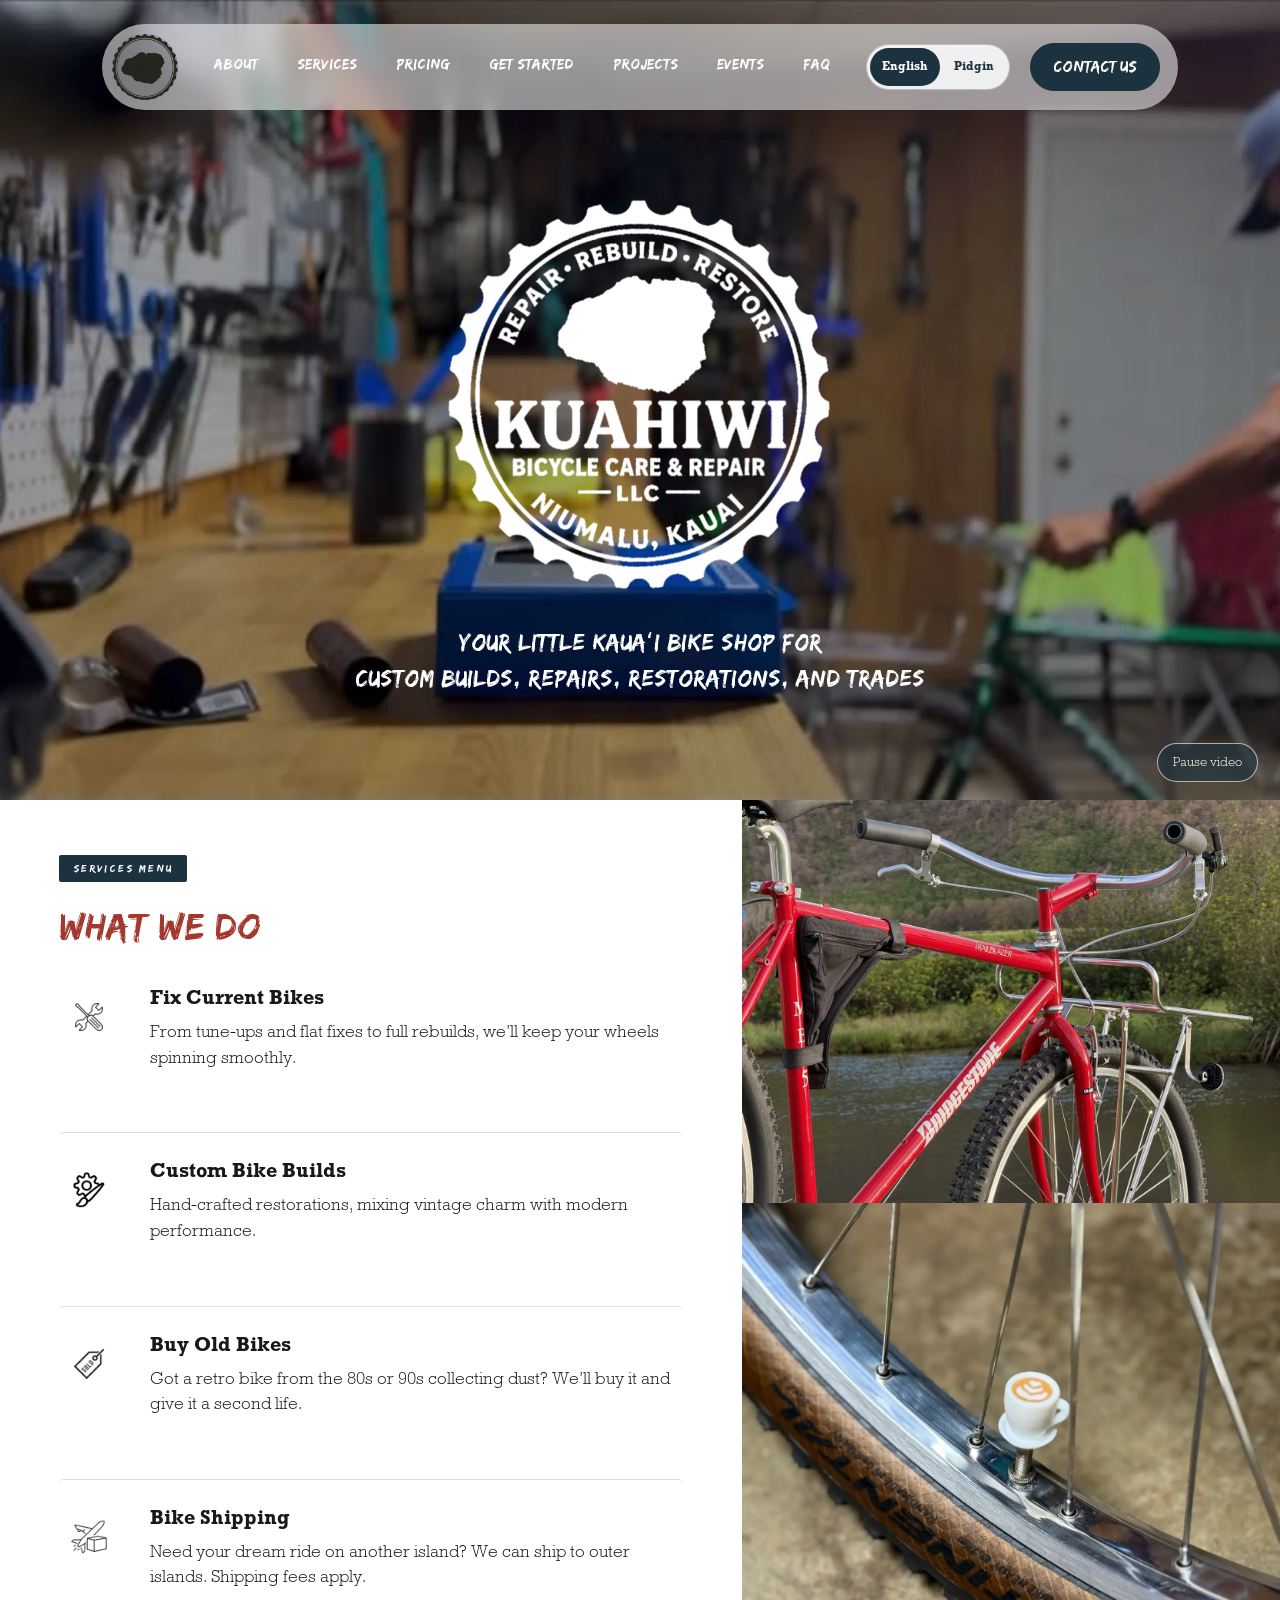
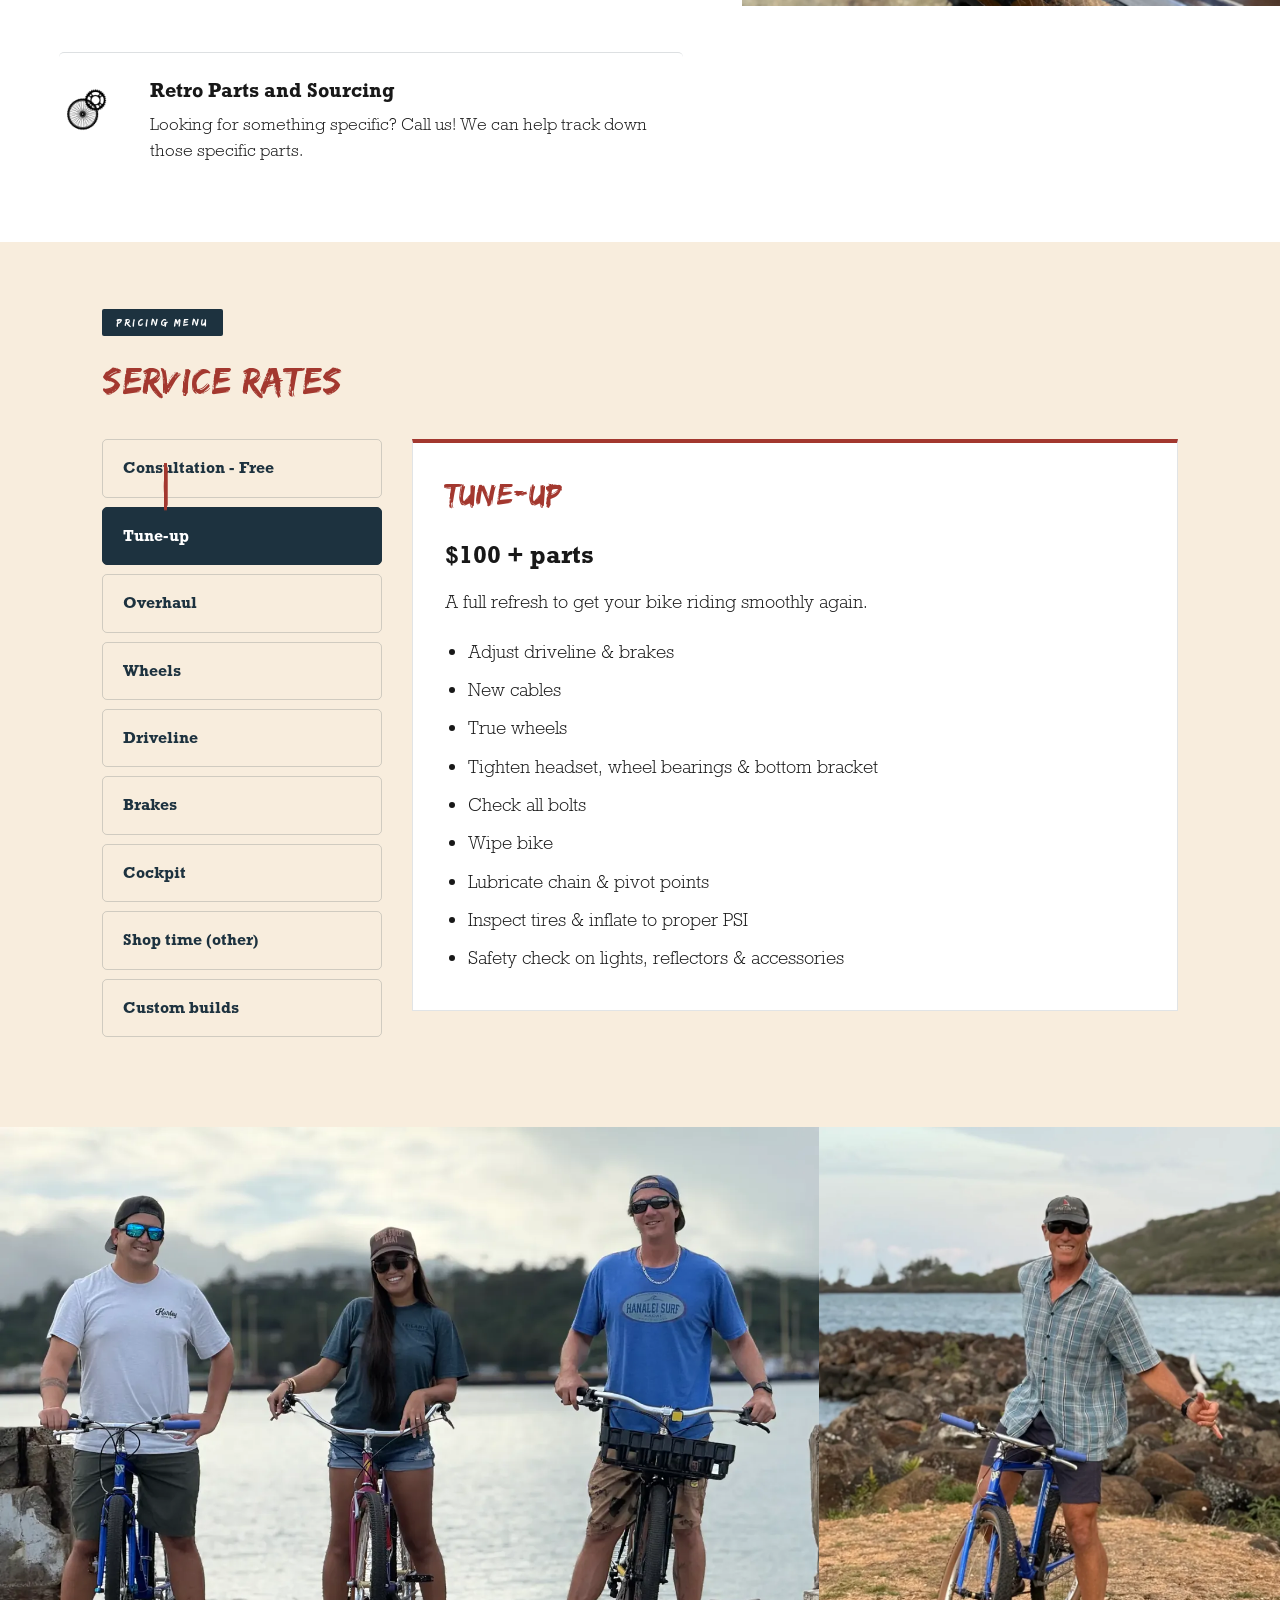
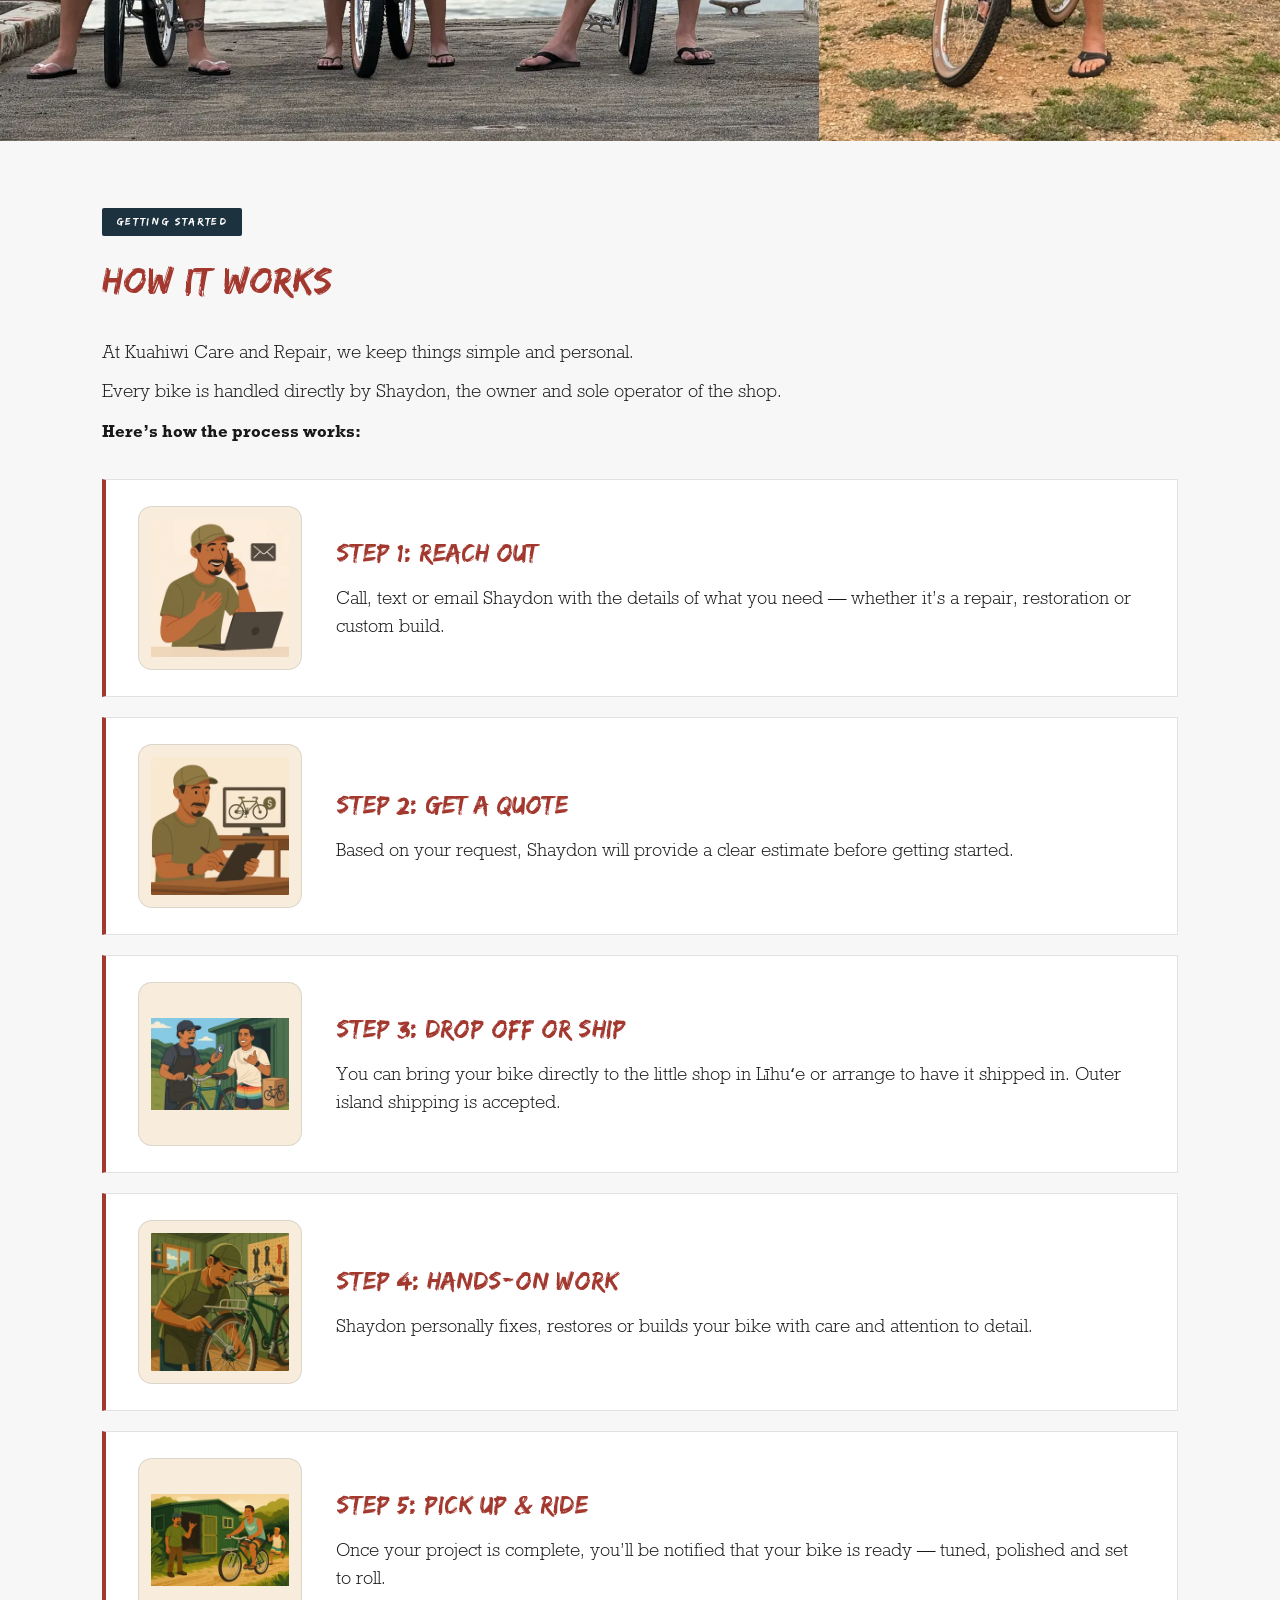
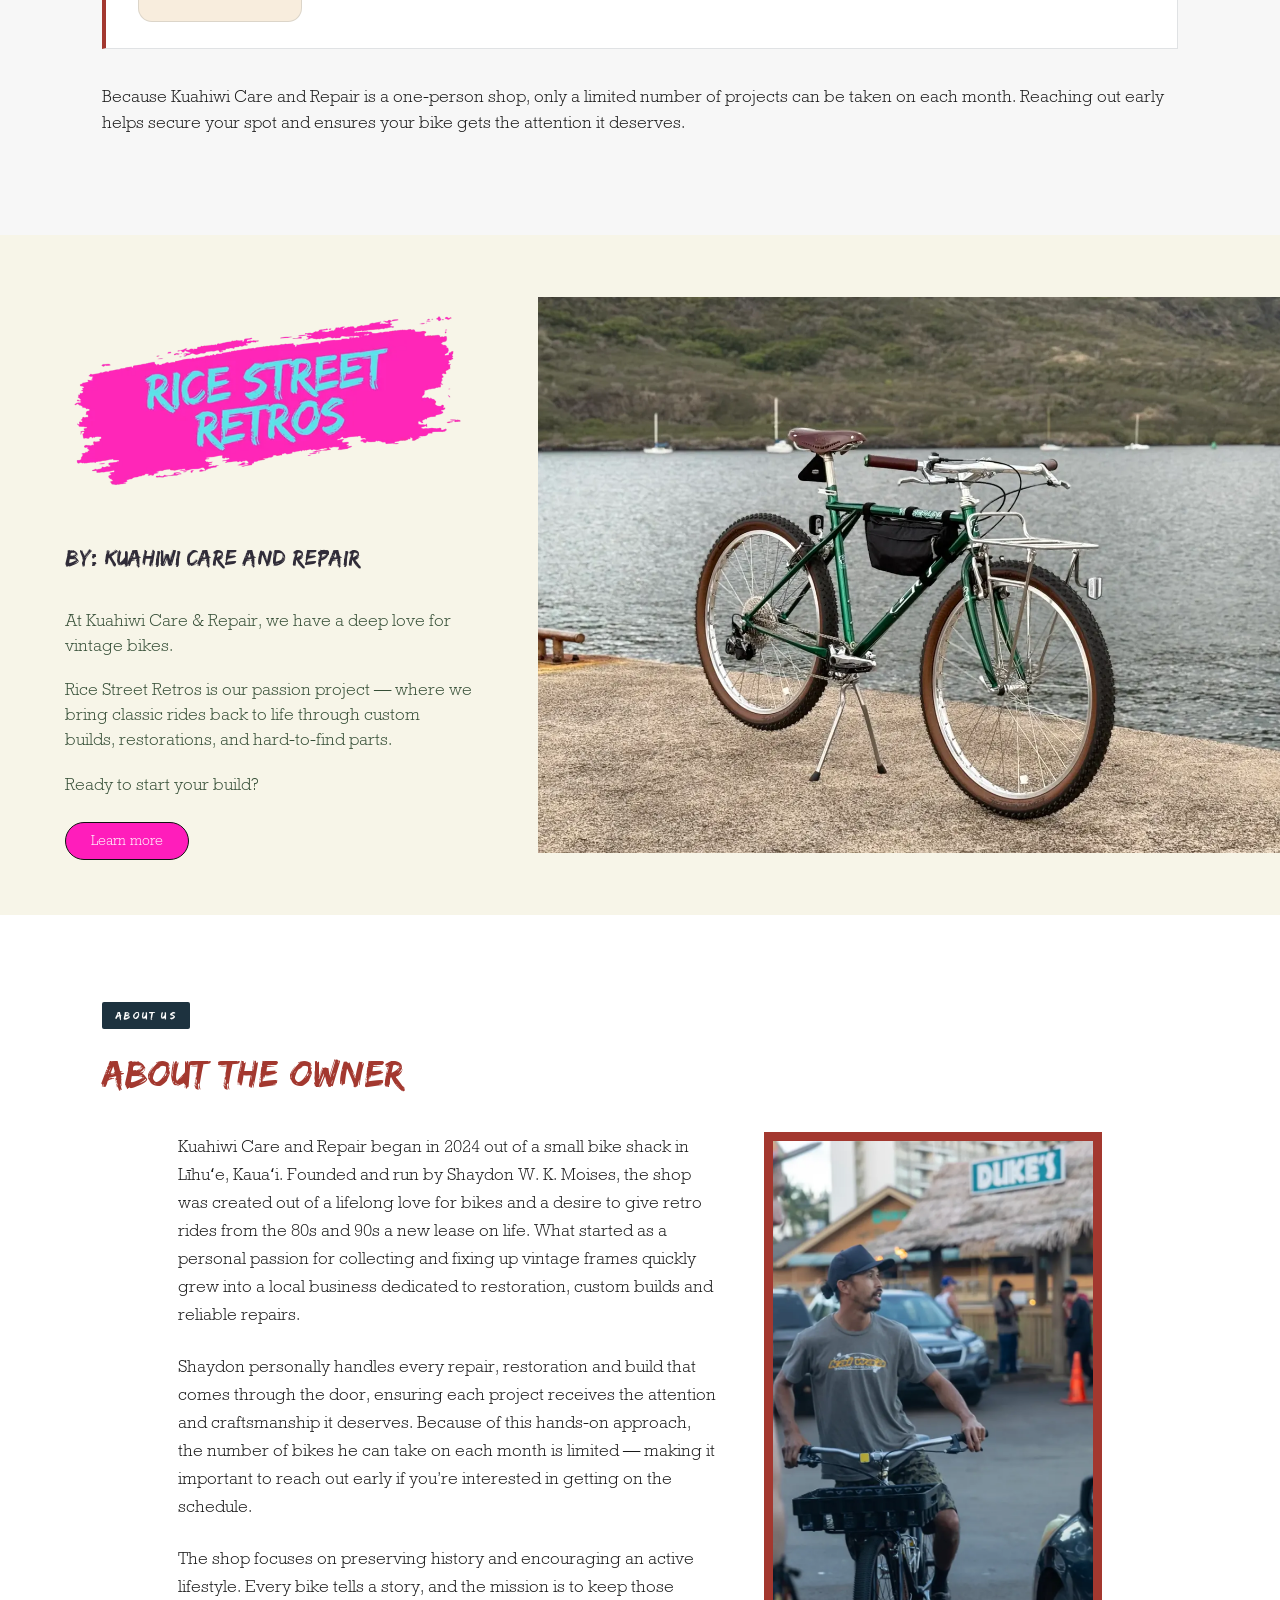
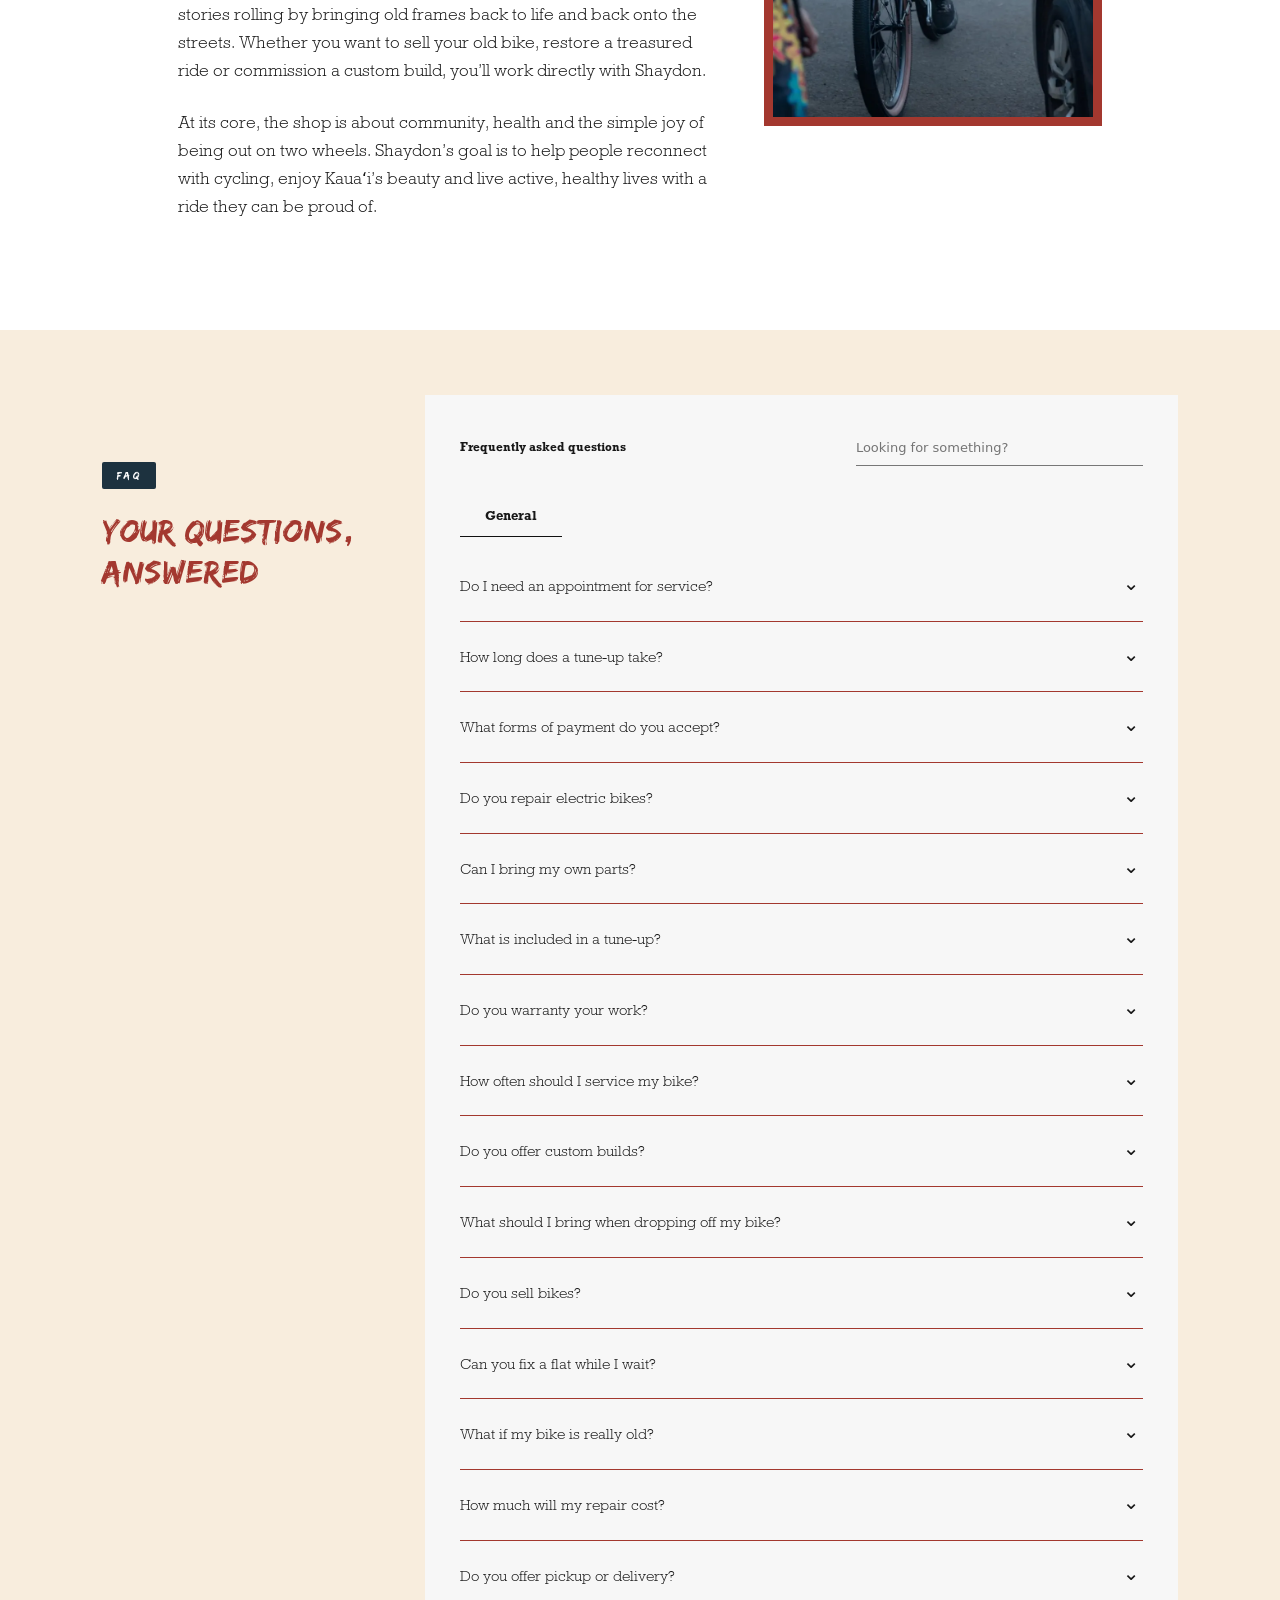
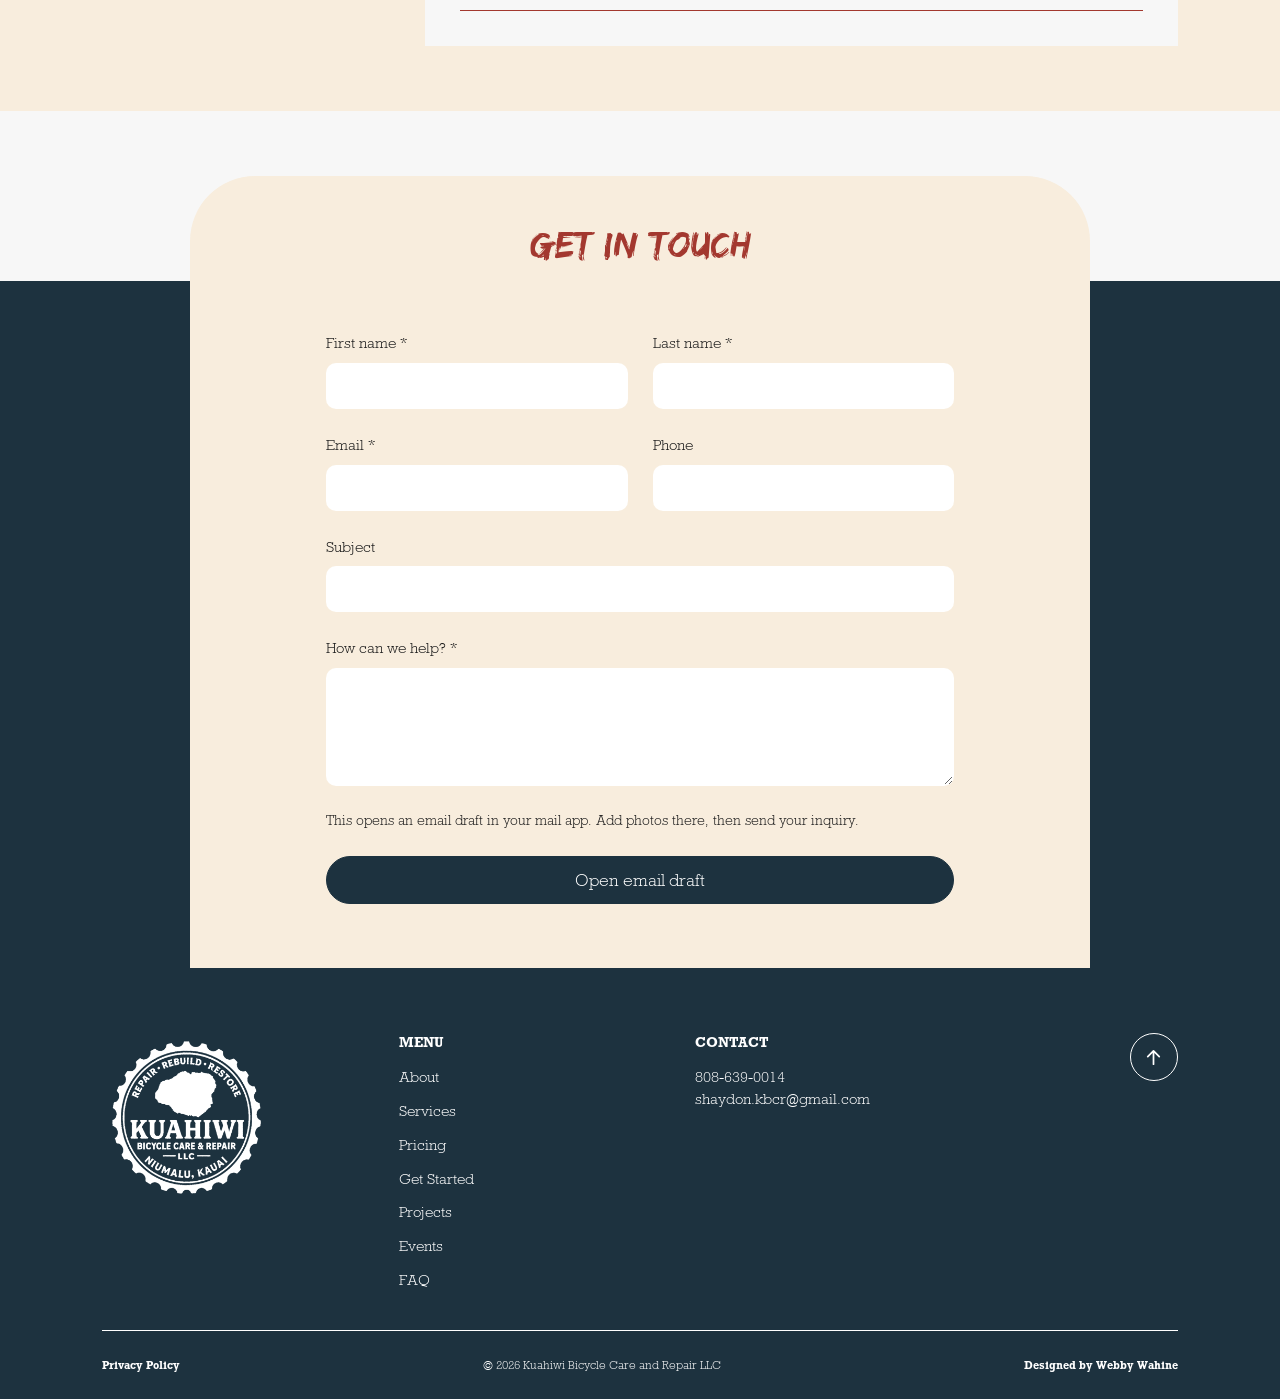
==== commit 421d71ed: "Add files via upload Made a mistake and accidently uploded V12. Remove process tracking dots and sim" ====
--- a/index.html
+++ b/index.html
@@ -1,4 +1,4 @@
-<!doctype html><html lang="en"><head><meta charset="utf-8"><meta name="viewport" content="width=device-width, initial-scale=1"><title>Bicycle Repair in Līhuʻe, Kauaʻi | Kuahiwi Care & Repair</title><meta name="description" content="Bicycle repairs, tune-ups, vintage restorations and custom builds in Līhuʻe, Kauaʻi. Contact Shaydon at Kuahiwi for an estimate."><meta name="robots" content="noindex, nofollow"><meta name="theme-color" content="#1D323F"><link rel="canonical" href="https://www.kuahiwibikecnr.com/"><meta property="og:title" content="Bicycle Repair in Līhuʻe, Kauaʻi | Kuahiwi Care & Repair"><meta property="og:description" content="Bicycle repairs, tune-ups, vintage restorations and custom builds in Līhuʻe, Kauaʻi. Contact Shaydon at Kuahiwi for an estimate."><meta property="og:type" content="website"><meta property="og:url" content="https://www.kuahiwibikecnr.com/"><meta property="og:image" content="https://www.kuahiwibikecnr.com/assets/images/bike-purple.webp"><meta name="twitter:card" content="summary_large_image"><link rel="icon" href="assets/favicon-96.png" type="image/png" sizes="96x96"><link rel="icon" href="favicon.ico" sizes="any"><link rel="apple-touch-icon" href="assets/apple-touch-icon.png" sizes="180x180"><link rel="preload" href="assets/fonts/edo.ttf" as="font" type="font/ttf" crossorigin><link rel="preload" href="assets/images/workshop-poster.jpg" as="image"><link rel="stylesheet" href="assets/styles.css"><script src="assets/translations.js" defer></script><script src="assets/language.js" defer></script><script src="assets/site.js" defer></script><script type="application/ld+json">{"@context":"https://schema.org","@graph":[{"@type":"Organization","@id":"https://www.kuahiwibikecnr.com/#business","name":"Kuahiwi Bicycle Care and Repair LLC","alternateName":"Kuahiwi Care and Repair","url":"https://www.kuahiwibikecnr.com/","logo":"https://www.kuahiwibikecnr.com/assets/favicon-512.png","image":"https://www.kuahiwibikecnr.com/assets/images/shaydon.webp","telephone":"+1-808-639-0014","email":"shaydon.kbcr@gmail.com","description":"Bicycle repair, tune-ups, vintage restorations and custom builds in Līhuʻe, Kauaʻi."},{"@type":"WebSite","@id":"https://www.kuahiwibikecnr.com/#website","url":"https://www.kuahiwibikecnr.com/","name":"Kuahiwi Care and Repair","publisher":{"@id":"https://www.kuahiwibikecnr.com/#business"}},{"@type":"WebPage","@id":"https://www.kuahiwibikecnr.com/#webpage","url":"https://www.kuahiwibikecnr.com/","name":"Bicycle Repair in Līhuʻe, Kauaʻi | Kuahiwi Care & Repair","isPartOf":{"@id":"https://www.kuahiwibikecnr.com/#website"},"about":{"@id":"https://www.kuahiwibikecnr.com/#business"},"inLanguage":"en"},{"@type":"Service","name":"Bicycle repair","provider":{"@id":"https://www.kuahiwibikecnr.com/#business"},"areaServed":{"@type":"Place","name":"Kauaʻi, Hawaiʻi"}},{"@type":"Service","name":"Bicycle tune-ups","provider":{"@id":"https://www.kuahiwibikecnr.com/#business"},"areaServed":{"@type":"Place","name":"Kauaʻi, Hawaiʻi"}},{"@type":"Service","name":"Vintage bicycle restorations","provider":{"@id":"https://www.kuahiwibikecnr.com/#business"},"areaServed":{"@type":"Place","name":"Kauaʻi, Hawaiʻi"}},{"@type":"Service","name":"Custom bicycle builds","provider":{"@id":"https://www.kuahiwibikecnr.com/#business"},"areaServed":{"@type":"Place","name":"Kauaʻi, Hawaiʻi"}}]}</script></head><body><a class="skip" href="#main">Skip to content</a><header class="header"><a class="nav-logo" href="index.html" aria-label="Kuahiwi home"><img src="assets/images/nav-logo.webp" alt="Kuahiwi" width="66" height="66"></a><div class="language-switch" role="group" aria-label="Website language"><button type="button" data-language="en" lang="en" aria-pressed="true">English</button><button type="button" data-language="hwc" lang="hwc" aria-pressed="false">Pidgin</button></div><button class="menu-toggle" aria-controls="main-nav" aria-expanded="false" aria-label="Open navigation"><svg class="bike-menu-icon" viewBox="0 0 40 30" width="32" height="26" fill="none" stroke="currentColor" stroke-width="1.8" stroke-linecap="round" stroke-linejoin="round" aria-hidden="true" focusable="false"><circle cx="9" cy="21" r="7"></circle><circle cx="31" cy="21" r="7"></circle><path d="M9 21 16 9 23 21H9L14 12H27M23 21 29 5h-5M12 6h7M16 9l-1-3M29 5l2 16"></path></svg><svg class="menu-close-icon" viewBox="0 0 24 24" width="26" height="26" fill="none" stroke="currentColor" stroke-width="1.8" stroke-linecap="round" aria-hidden="true" focusable="false"><path d="m6 6 12 12M18 6 6 18"></path></svg></button><nav id="main-nav" aria-label="Main navigation"><a href="index.html#about">About</a><a href="index.html#services">Services</a><a href="index.html#pricing">Pricing</a><a href="index.html#get-started">Get Started</a><a href="index.html#projects">Projects</a><a href="events.html">Events</a><a href="index.html#faq">FAQ</a><a class="button small" href="index.html#contact">Contact us</a></nav></header><main id="main"><section class="hero" aria-label="Kuahiwi Bicycle Care and Repair"><video id="hero-video" muted loop playsinline preload="none" poster="assets/images/workshop-poster.jpg" aria-label="Bicycle care and repair in the Kuahiwi workshop"><source data-src="assets/video/workshop-header.mp4" type="video/mp4"></video><div class="hero-shade"></div><div class="hero-content"><img src="assets/images/logo.webp" width="440" height="440" alt="Kuahiwi Bicycle Care and Repair LLC — Repair, Rebuild, Restore"><h1>Your little Kauaʻi bike shop for<br>custom builds, repairs, restorations, and trades</h1></div><button id="video-toggle" class="video-toggle" aria-label="Pause background video">Pause video</button></section>
+<!doctype html><html lang="en"><head><meta charset="utf-8"><meta name="viewport" content="width=device-width, initial-scale=1"><title>Bicycle Repair in Līhuʻe, Kauaʻi | Kuahiwi Care & Repair</title><meta name="description" content="Bicycle repairs, tune-ups, vintage restorations and custom builds in Līhuʻe, Kauaʻi. Contact Shaydon at Kuahiwi for an estimate."><meta name="robots" content="noindex, nofollow"><meta name="theme-color" content="#1D323F"><link rel="canonical" href="https://www.kuahiwibikecnr.com/"><meta property="og:title" content="Bicycle Repair in Līhuʻe, Kauaʻi | Kuahiwi Care & Repair"><meta property="og:description" content="Bicycle repairs, tune-ups, vintage restorations and custom builds in Līhuʻe, Kauaʻi. Contact Shaydon at Kuahiwi for an estimate."><meta property="og:type" content="website"><meta property="og:url" content="https://www.kuahiwibikecnr.com/"><meta property="og:image" content="https://www.kuahiwibikecnr.com/assets/images/bike-purple.webp"><meta name="twitter:card" content="summary_large_image"><link rel="icon" href="assets/favicon-96.png" type="image/png" sizes="96x96"><link rel="icon" href="favicon.ico" sizes="any"><link rel="apple-touch-icon" href="assets/apple-touch-icon.png" sizes="180x180"><link rel="preload" href="assets/fonts/edo.ttf" as="font" type="font/ttf" crossorigin><link rel="preload" href="assets/images/workshop-poster.jpg" as="image"><link rel="stylesheet" href="assets/styles.css"><script src="assets/translations.js" defer></script><script src="assets/language.js" defer></script><script src="assets/site.js" defer></script><script src="assets/motion.js" defer></script><script type="application/ld+json">{"@context":"https://schema.org","@graph":[{"@type":"Organization","@id":"https://www.kuahiwibikecnr.com/#business","name":"Kuahiwi Bicycle Care and Repair LLC","alternateName":"Kuahiwi Care and Repair","url":"https://www.kuahiwibikecnr.com/","logo":"https://www.kuahiwibikecnr.com/assets/favicon-512.png","image":"https://www.kuahiwibikecnr.com/assets/images/shaydon.webp","telephone":"+1-808-639-0014","email":"shaydon.kbcr@gmail.com","description":"Bicycle repair, tune-ups, vintage restorations and custom builds in Līhuʻe, Kauaʻi."},{"@type":"WebSite","@id":"https://www.kuahiwibikecnr.com/#website","url":"https://www.kuahiwibikecnr.com/","name":"Kuahiwi Care and Repair","publisher":{"@id":"https://www.kuahiwibikecnr.com/#business"}},{"@type":"WebPage","@id":"https://www.kuahiwibikecnr.com/#webpage","url":"https://www.kuahiwibikecnr.com/","name":"Bicycle Repair in Līhuʻe, Kauaʻi | Kuahiwi Care & Repair","isPartOf":{"@id":"https://www.kuahiwibikecnr.com/#website"},"about":{"@id":"https://www.kuahiwibikecnr.com/#business"},"inLanguage":"en"},{"@type":"Service","name":"Bicycle repair","provider":{"@id":"https://www.kuahiwibikecnr.com/#business"},"areaServed":{"@type":"Place","name":"Kauaʻi, Hawaiʻi"}},{"@type":"Service","name":"Bicycle tune-ups","provider":{"@id":"https://www.kuahiwibikecnr.com/#business"},"areaServed":{"@type":"Place","name":"Kauaʻi, Hawaiʻi"}},{"@type":"Service","name":"Vintage bicycle restorations","provider":{"@id":"https://www.kuahiwibikecnr.com/#business"},"areaServed":{"@type":"Place","name":"Kauaʻi, Hawaiʻi"}},{"@type":"Service","name":"Custom bicycle builds","provider":{"@id":"https://www.kuahiwibikecnr.com/#business"},"areaServed":{"@type":"Place","name":"Kauaʻi, Hawaiʻi"}}]}</script></head><body id="page-top"><a class="skip" href="#main">Skip to content</a><header class="header"><a class="nav-logo" href="index.html" aria-label="Kuahiwi home"><img src="assets/images/nav-logo.webp" alt="Kuahiwi" width="66" height="66"></a><div class="language-switch" role="group" aria-label="Website language"><button type="button" data-language="en" lang="en" aria-pressed="true">English</button><button type="button" data-language="hwc" lang="hwc" aria-pressed="false">Pidgin</button></div><button class="menu-toggle" aria-controls="main-nav" aria-expanded="false" aria-label="Open navigation"><svg class="bike-menu-icon" viewBox="0 0 40 30" width="32" height="26" fill="none" stroke="currentColor" stroke-width="1.8" stroke-linecap="round" stroke-linejoin="round" aria-hidden="true" focusable="false"><g class="bike-wheel"><circle cx="9" cy="21" r="7"></circle><path d="M9 14v14m-7-7h14"></path></g><g class="bike-wheel"><circle cx="31" cy="21" r="7"></circle><path d="M31 14v14m-7-7h14"></path></g><path d="M9 21 16 9 23 21H9L14 12H27M23 21 29 5h-5M12 6h7M16 9l-1-3M29 5l2 16"></path></svg><svg class="menu-close-icon" viewBox="0 0 24 24" width="26" height="26" fill="none" stroke="currentColor" stroke-width="1.8" stroke-linecap="round" aria-hidden="true" focusable="false"><path d="m6 6 12 12M18 6 6 18"></path></svg></button><nav id="main-nav" aria-label="Main navigation"><a href="index.html#about">About</a><a href="index.html#services">Services</a><a href="index.html#pricing">Pricing</a><a href="index.html#get-started">Get Started</a><a href="index.html#projects">Projects</a><a href="events.html">Events</a><a href="index.html#faq">FAQ</a><a class="button small mobile-contact" href="index.html#contact">Contact us</a></nav><a class="button small desktop-contact" href="index.html#contact">Contact us</a></header><main id="main"><section class="hero" aria-label="Kuahiwi Bicycle Care and Repair"><video id="hero-video" muted loop playsinline preload="none" poster="assets/images/workshop-poster.jpg" aria-label="Bicycle care and repair in the Kuahiwi workshop"><source data-src="assets/video/workshop-header.mp4" type="video/mp4"></video><div class="hero-shade"></div><div class="hero-content"><img src="assets/images/logo.webp" width="440" height="440" alt="Kuahiwi Bicycle Care and Repair LLC — Repair, Rebuild, Restore"><h1>Your little Kauaʻi bike shop for<br>custom builds, repairs, restorations, and trades</h1></div><button id="video-toggle" class="video-toggle" aria-label="Pause background video">Pause video</button></section>
 <section id="services" class="services"><div class="services-copy"><p class="eyebrow">Services menu</p><h2>What we do</h2><div class="service-grid"><article><img src="assets/images/service-fix.webp" alt="" width="66" height="66" loading="lazy"><div><h3>Fix Current Bikes</h3><p>From tune-ups and flat fixes to full rebuilds, we’ll keep your wheels spinning smoothly.</p></div></article><article><img src="assets/images/service-custom.webp" alt="" width="66" height="66" loading="lazy"><div><h3>Custom Bike Builds</h3><p>Hand-crafted restorations, mixing vintage charm with modern performance.</p></div></article><article><img src="assets/images/service-buy.webp" alt="" width="66" height="66" loading="lazy"><div><h3>Buy Old Bikes</h3><p>Got a retro bike from the 80s or 90s collecting dust? We’ll buy it and give it a second life.</p></div></article><article><img src="assets/images/service-ship.webp" alt="" width="66" height="66" loading="lazy"><div><h3>Bike Shipping</h3><p>Need your dream ride on another island? We can ship to outer islands. Shipping fees apply.</p></div></article><article><img src="assets/images/service-parts.webp" alt="" width="66" height="66" loading="lazy"><div><h3>Retro Parts and Sourcing</h3><p>Looking for something specific? Call us! We can help track down those specific parts.</p></div></article></div></div><figure class="service-photo"><img src="assets/images/bike-red-detail.webp" alt="Red Bridgestone bicycle frame, handlebars and front wheel beside the water" width="1400" height="1050" loading="lazy"><img src="assets/images/bike-purple.webp" alt="Bicycle wheel with a miniature coffee cup on the tire valve" width="1800" height="1350" loading="lazy"></figure></section>
 <section id="pricing" class="pricing section"><p class="eyebrow">Pricing menu</p><h2>Service rates</h2><div class="rates-workbench"><div id="rate-tabs" class="rate-tabs" role="tablist" aria-label="Service rate categories" aria-orientation="vertical" hidden><button type="button" role="tab" id="rate-tab-0" aria-controls="rate-panel-0" aria-selected="false" tabindex="-1">Consultation - Free</button><button type="button" role="tab" id="rate-tab-1" aria-controls="rate-panel-1" aria-selected="false" tabindex="-1">Tune-up</button><button type="button" role="tab" id="rate-tab-2" aria-controls="rate-panel-2" aria-selected="false" tabindex="-1">Overhaul</button><button type="button" role="tab" id="rate-tab-3" aria-controls="rate-panel-3" aria-selected="false" tabindex="-1">Wheels</button><button type="button" role="tab" id="rate-tab-4" aria-controls="rate-panel-4" aria-selected="false" tabindex="-1">Driveline</button><button type="button" role="tab" id="rate-tab-5" aria-controls="rate-panel-5" aria-selected="false" tabindex="-1">Brakes</button><button type="button" role="tab" id="rate-tab-6" aria-controls="rate-panel-6" aria-selected="false" tabindex="-1">Cockpit</button><button type="button" role="tab" id="rate-tab-7" aria-controls="rate-panel-7" aria-selected="false" tabindex="-1">Shop time (other)</button><button type="button" role="tab" id="rate-tab-8" aria-controls="rate-panel-8" aria-selected="false" tabindex="-1">Custom builds</button></div><div class="rate-panels"><section class="rate-panel" id="rate-panel-0" aria-labelledby="rate-tab-0" tabindex="0"><h3>Consultation - Free</h3><div class="price-content"><p>A bike evaluation and discussion of the parts and work needed.</p></div></section><section class="rate-panel" id="rate-panel-1" aria-labelledby="rate-tab-1" tabindex="0"><h3>Tune-up</h3><div class="price-content"><h3>$100 + parts</h3><p>A full refresh to get your bike riding smoothly again.</p><ul><li>Adjust driveline &amp; brakes</li><li>New cables</li><li>True wheels</li><li>Tighten headset, wheel bearings &amp; bottom bracket</li><li>Check all bolts</li><li>Wipe bike</li><li>Lubricate chain &amp; pivot points</li><li>Inspect tires &amp; inflate to proper PSI</li><li>Safety check on lights, reflectors &amp; accessories</li></ul></div></section><section class="rate-panel" id="rate-panel-2" aria-labelledby="rate-tab-2" tabindex="0"><h3>Overhaul</h3><div class="price-content"><h3>$200 + parts</h3><ul><li>Adjust driveline &amp; brakes</li><li>New cables, housings &amp; ends</li><li>Check &amp; true wheels</li><li>Clean &amp; grease headset and wheel bearings</li><li>Check &amp; grease bottom bracket</li><li>Torque all bolts</li><li>Wipe bike</li><li>Check chain stretch, clean &amp; lubricate chain</li><li>Clean &amp; inspect derailleurs and cassette</li><li>Inspect tires &amp; inflate to proper PSI</li><li>Safety check on lights, reflectors &amp; accessories</li></ul></div></section><section class="rate-panel" id="rate-panel-3" aria-labelledby="rate-tab-3" tabindex="0"><h3>Wheels</h3><dl><div><dt>Tube install</dt><dd>$10 + tube</dd></div><div><dt>Tire install</dt><dd>$10 + tire</dd></div><div><dt>Wheel bearing service</dt><dd>$25</dd></div><div><dt>Wheel truing</dt><dd>$30</dd></div><div><dt>Wheel build</dt><dd>$75</dd></div><div><dt>Tubeless tire setup</dt><dd>$35 + materials</dd></div><div><dt>Tubeless refresh / reseal</dt><dd>$20</dd></div><div><dt>Spoke replacement</dt><dd>$5 each + parts</dd></div><div><dt>Complete build</dt><dd>Custom pricing</dd></div></dl></section><section class="rate-panel" id="rate-panel-4" aria-labelledby="rate-tab-4" tabindex="0"><h3>Driveline</h3><dl><div><dt>Chain install</dt><dd>$15</dd></div><div><dt>Cable install</dt><dd>$20</dd></div><div><dt>Housing install</dt><dd>$25</dd></div><div><dt>Derailleur adjustment</dt><dd>$20</dd></div><div><dt>Cassette / freewheel replacement</dt><dd>$25 + parts</dd></div><div><dt>Crankset / chainring replacement</dt><dd>$25–40</dd></div><div><dt>Bottom bracket replacement</dt><dd>$40 + part</dd></div></dl></section><section class="rate-panel" id="rate-panel-5" aria-labelledby="rate-tab-5" tabindex="0"><h3>Brakes</h3><dl><div><dt>Brake adjustment</dt><dd>$15</dd></div><div><dt>Brake bleed</dt><dd>$40</dd></div><div><dt>Pad installation</dt><dd>$20–40 + parts</dd></div><div><dt>Brake cable &amp; housing replacement</dt><dd>$25</dd></div><div><dt>Hydraulic hose install / shorten</dt><dd>$40</dd></div><div><dt>Rotor installation / truing</dt><dd>$15</dd></div></dl></section><section class="rate-panel" id="rate-panel-6" aria-labelledby="rate-tab-6" tabindex="0"><h3>Cockpit</h3><dl><div><dt>Stem replacement</dt><dd>$20</dd></div><div><dt>Handlebar replacement</dt><dd>$20</dd></div><div><dt>Grip installation</dt><dd>$10 + parts</dd></div><div><dt>Bar tape installation</dt><dd>$20</dd></div><div><dt>Brake lever / shifter swap</dt><dd>$20–30</dd></div><div><dt>Headset spacer / stem height adjustment</dt><dd>$10</dd></div></dl></section><section class="rate-panel" id="rate-panel-7" aria-labelledby="rate-tab-7" tabindex="0"><h3>Shop time (other)</h3><dl><div><dt>General shop labor</dt><dd>$60 / hour</dd></div><div><dt>Accessory install (rack, fender, basket, etc.)</dt><dd>$15–40</dd></div></dl></section><section class="rate-panel" id="rate-panel-8" aria-labelledby="rate-tab-8" tabindex="0"><h3>Custom builds</h3><div class="price-content"><h3>Contact for pricing</h3><p>Full frame-up rebuilds and specialty conversions, customized to match your ride style.</p><ul><li>Strip and degrease frame</li><li>Clean threads and polish</li><li>Complete rebuild</li></ul><p>Café cruiser, commuter, townie, single-speed or fixed-gear conversions.</p><a href="#contact">Discuss your build</a></div></section></div></div></section>
 <div class="rider-photos"><img src="assets/images/bike-detail.webp" width="1800" height="1350" alt="Three cyclists with their bicycles beside the harbor" loading="lazy"><img src="assets/images/bike-blue.webp" width="1350" height="1800" alt="Rider with a blue bicycle along the coast" loading="lazy"></div>
@@ -6,4 +6,4 @@
 <section id="projects" class="retros"><div><img class="retros-logo" src="assets/images/rice-street.webp" width="650" height="360" alt="Rice Street Retros" loading="lazy"><h2>By: Kuahiwi Care and Repair</h2><p>At Kuahiwi Care & Repair, we have a deep love for vintage bikes.</p><p>Rice Street Retros is our passion project — where we bring classic rides back to life through custom builds, restorations, and hard-to-find parts.</p><p>Ready to start your build?</p><a class="button retro-button" href="#contact">Learn more</a></div><figure><img src="assets/images/bike-vintage.webp" width="1800" height="1350" alt="Restored green vintage bicycle beside the harbor" loading="lazy"></figure></section>
 <section id="about" class="about section"><p class="eyebrow">About us</p><h2>About the owner</h2><div class="about-grid"><div><p>Kuahiwi Care and Repair began in 2024 out of a small bike shack in Līhuʻe, Kauaʻi. Founded and run by Shaydon W. K. Moises, the shop was created out of a lifelong love for bikes and a desire to give retro rides from the 80s and 90s a new lease on life. What started as a personal passion for collecting and fixing up vintage frames quickly grew into a local business dedicated to restoration, custom builds and reliable repairs.</p><p>Shaydon personally handles every repair, restoration and build that comes through the door, ensuring each project receives the attention and craftsmanship it deserves. Because of this hands-on approach, the number of bikes he can take on each month is limited — making it important to reach out early if you’re interested in getting on the schedule.</p><p>The shop focuses on preserving history and encouraging an active lifestyle. Every bike tells a story, and the mission is to keep those stories rolling by bringing old frames back to life and back onto the streets. Whether you want to sell your old bike, restore a treasured ride or commission a custom build, you’ll work directly with Shaydon.</p><p>At its core, the shop is about community, health and the simple joy of being out on two wheels. Shaydon’s goal is to help people reconnect with cycling, enjoy Kauaʻi’s beauty and live active, healthy lives with a ride they can be proud of.</p></div><figure><img src="assets/images/shaydon.webp" alt="Shaydon with his bicycle" width="1002" height="1800" loading="lazy"></figure></div></section>
 <section id="faq" class="faq section"><div><p class="eyebrow">FAQ</p><h2>Your questions,<br>answered</h2></div><div class="faq-panel"><div class="faq-top"><h3>Frequently asked questions</h3><label> <span class="visually-hidden">Search frequently asked questions</span><input id="faq-search" type="search" placeholder="Looking for something?"></label></div><p class="faq-category">General</p><div class="faq-list"><details><summary>Do I need an appointment for service?</summary><p>Walk-ins are welcome. Appointments can help shorten your wait during busy weeks. Reach out to Shaydon before visiting to confirm availability.</p></details><details><summary>How long does a tune-up take?</summary><p>Usually 2–3 days, depending on parts and workload. Same-day service may be possible for small repairs. Confirm the current turnaround with Shaydon.</p></details><details><summary>What forms of payment do you accept?</summary><p>Cash, credit card and Venmo.</p></details><details><summary>Do you repair electric bikes?</summary><p>Not at this time. For e-bike questions, contact Kauaʻi Cycle at www.kauaicycle.com.</p></details><details><summary>Can I bring my own parts?</summary><p>Yes. Labor still applies, and compatibility is checked before installation.</p></details><details><summary>What is included in a tune-up?</summary><p>Brake and driveline adjustments, wheel truing, bearing adjustments, bolt checks, a wipe-down, lubrication, tire inspection and inflation, and a safety check. See the service list for details.</p></details><details><summary>Do you warranty your work?</summary><p>There is a 14-day return window if something feels off after a repair. Contact Shaydon to discuss the issue and confirm what is covered.</p></details><details><summary>How often should I service my bike?</summary><p>The shop recommends every 6–12 months for casual riders and every 3–6 months for frequent riders. If something feels or sounds off, reach out sooner.</p></details><details><summary>Do you offer custom builds?</summary><p>Yes. Shaydon can help source parts, build from a frame or upgrade your current bike. Pricing depends on components and time.</p></details><details><summary>What should I bring when dropping off my bike?</summary><p>Your bike. Accessories such as bags, child seats and lights can stay on unless you prefer to remove them.</p></details><details><summary>Do you sell bikes?</summary><p>Refurbished bikes may be available. Call to ask about current stock.</p></details><details><summary>Can you fix a flat while I wait?</summary><p>Tube and tire installs are usually quick; usually around 10–15 minutes, depending on the queue. Check availability first.</p></details><details><summary>What if my bike is really old?</summary><p>Vintage bikes are welcome. Some need more labor or harder-to-find parts; Shaydon can evaluate the bike and explain your options.</p></details><details><summary>How much will my repair cost?</summary><p>A free inspection and estimate are available before work starts. Contact Shaydon with details about your bike.</p></details><details><summary>Do you offer pickup or delivery?</summary><p>Pickup and delivery are available for an additional fee depending on location. Ask Shaydon about availability and a quote.</p></details></div><p id="faq-empty" hidden>No matching questions. Try another word or contact Shaydon.</p></div></section>
-<section id="contact" class="contact"><form id="inquiry-form"><h2>Get in touch</h2><div class="field-row"><div><label for="name">First name *</label><input id="name" name="name" autocomplete="given-name" required maxlength="120"></div><div><label for="last-name">Last name *</label><input id="last-name" name="lastName" autocomplete="family-name" required maxlength="120"></div></div><div class="field-row"><div><label for="email">Email *</label><input id="email" name="email" type="email" autocomplete="email" required maxlength="254"></div><div><label for="phone">Phone</label><input id="phone" name="phone" type="tel" autocomplete="tel"></div></div><label for="service">Subject</label><input id="service" name="service" maxlength="150"><label for="message">How can we help? *</label><textarea id="message" name="message" rows="4" required maxlength="4000"></textarea><p class="form-note">This opens an email draft in your mail app. Add photos there, then send your inquiry.</p><button class="button" type="submit">Open email draft</button><p id="form-status" role="status"></p><noscript><p>Email <a href="mailto:shaydon.kbcr@gmail.com">shaydon.kbcr@gmail.com</a> or call <a href="tel:+18086390014">808-639-0014</a> to get in touch.</p></noscript></form></section></main><footer><div class="footer-grid"><a class="footer-logo" href="index.html" aria-label="Kuahiwi home"><img src="assets/images/logo.webp" alt="Kuahiwi Bicycle Care and Repair" width="170" height="170"></a><div><h3>Menu</h3><nav aria-label="Footer navigation"><a href="index.html#about">About</a><a href="index.html#services">Services</a><a href="index.html#pricing">Pricing</a><a href="index.html#get-started">Get Started</a><a href="index.html#projects">Projects</a><a href="events.html">Events</a><a href="index.html#faq">FAQ</a></nav></div><div><h3>Contact</h3><a href="tel:+18086390014">808-639-0014</a><br><a href="mailto:shaydon.kbcr@gmail.com">shaydon.kbcr@gmail.com</a></div></div><div class="footer-bottom"><a href="privacy-policy.html">Privacy Policy</a><span>© <span data-year>2026</span> Kuahiwi Bicycle Care and Repair LLC</span><a href="https://www.webbywahine.com/">Designed by Webby Wahine</a></div></footer></body></html>+<section id="contact" class="contact"><form id="inquiry-form"><h2>Get in touch</h2><div class="field-row"><div><label for="name">First name *</label><input id="name" name="name" autocomplete="given-name" required maxlength="120"></div><div><label for="last-name">Last name *</label><input id="last-name" name="lastName" autocomplete="family-name" required maxlength="120"></div></div><div class="field-row"><div><label for="email">Email *</label><input id="email" name="email" type="email" autocomplete="email" required maxlength="254"></div><div><label for="phone">Phone</label><input id="phone" name="phone" type="tel" autocomplete="tel"></div></div><label for="service">Subject</label><input id="service" name="service" maxlength="150"><label for="message">How can we help? *</label><textarea id="message" name="message" rows="4" required maxlength="4000"></textarea><p class="form-note">This opens an email draft in your mail app. Add photos there, then send your inquiry.</p><button class="button" type="submit">Open email draft</button><p id="form-status" role="status"></p><noscript><p>Email <a href="mailto:shaydon.kbcr@gmail.com">shaydon.kbcr@gmail.com</a> or call <a href="tel:+18086390014">808-639-0014</a> to get in touch.</p></noscript></form></section></main><footer><div class="footer-grid"><a class="footer-logo" href="index.html" aria-label="Kuahiwi home"><img src="assets/images/logo.webp" alt="Kuahiwi Bicycle Care and Repair" width="170" height="170"></a><div><h3>Menu</h3><nav aria-label="Footer navigation"><a href="index.html#about">About</a><a href="index.html#services">Services</a><a href="index.html#pricing">Pricing</a><a href="index.html#get-started">Get Started</a><a href="index.html#projects">Projects</a><a href="events.html">Events</a><a href="index.html#faq">FAQ</a></nav></div><div><h3>Contact</h3><a href="tel:+18086390014">808-639-0014</a><br><a href="mailto:shaydon.kbcr@gmail.com">shaydon.kbcr@gmail.com</a></div><a class="back-to-top" href="#page-top" aria-label="Back to top"><svg viewBox="0 0 24 24" width="23" height="23" fill="none" stroke="currentColor" stroke-width="1.8" stroke-linecap="round" stroke-linejoin="round" aria-hidden="true" focusable="false"><path d="M12 19V5m-6 6 6-6 6 6"></path></svg></a></div><div class="footer-bottom"><a href="privacy-policy.html">Privacy Policy</a><span>© <span data-year>2026</span> Kuahiwi Bicycle Care and Repair LLC</span><a href="https://www.webbywahine.com/">Designed by Webby Wahine</a></div></footer></body></html>
--- a/assets/styles.css
+++ b/assets/styles.css
@@ -120,3 +120,36 @@
 
 /* v11 bicycle menu button */
 .menu-toggle{min-width:48px;min-height:48px;align-items:center;justify-content:center;padding:10px 14px}.bike-menu-icon{display:block;flex:none}.menu-close-icon{display:none;flex:none}.menu-toggle[aria-expanded="true"] .bike-menu-icon{display:none}.menu-toggle[aria-expanded="true"] .menu-close-icon{display:block}
+
+/* v14: restrained workshop motion */
+.header nav>a:not(.button){text-decoration:none;position:relative}.header nav>a:not(.button):after{content:'';display:block;height:2px;background:currentColor;transform:scaleX(0);transform-origin:left;transition:transform .2s ease;margin-top:4px}.header nav>a:hover:after,.header nav>a:focus-visible:after{transform:scaleX(1)}
+.button{transition:transform .18s ease,background-color .18s ease,border-color .18s ease}.button:active{transform:translateY(1px)}
+.hero-content{animation:hero-arrive .65s ease-out both}.hero h1{animation:hero-arrive .65s .12s ease-out both}
+@keyframes hero-arrive{from{opacity:0;transform:translateY(12px)}to{opacity:1;transform:translateY(0)}}
+.bike-wheel{transform-box:fill-box;transform-origin:center;animation:wheel-roll .6s ease-out}.menu-toggle:hover .bike-wheel,.menu-toggle:focus-visible .bike-wheel{animation:wheel-hover .6s ease-out}
+@keyframes wheel-roll{from{transform:rotate(-80deg)}to{transform:rotate(0)}}@keyframes wheel-hover{from{transform:rotate(0)}to{transform:rotate(100deg)}}
+.header nav.is-open{animation:menu-arrive .2s ease-out}@keyframes menu-arrive{from{opacity:0;transform:translateY(-6px)}to{opacity:1;transform:translateY(0)}}
+.rate-tabs button{transition:background-color .18s ease,color .18s ease}.rate-tabs button[aria-selected="true"]{box-shadow:inset 4px 0 var(--red)}
+.process-frame ol{position:relative}.process-frame ol>li{position:relative}
+.gallery-title{display:flex;align-items:baseline;flex-wrap:wrap;gap:14px}.photo-counter{font:13px/1.4 var(--body);color:var(--navy)}.event-photo-link{display:block}.event-photo-link:focus-visible{outline-offset:-5px}.event-photo-link img{transition:opacity .2s ease}.gallery-controls button{transition:transform .18s ease,background-color .18s ease}.gallery-controls button:not(:disabled):active{transform:scale(.94)}
+.photo-dialog{border:0;padding:20px;background:var(--navy);color:var(--cream);width:min(1000px,94vw);max-height:94dvh;border-radius:12px}.photo-dialog::backdrop{background:#09141de8}.photo-dialog-head{display:flex;justify-content:space-between;align-items:center;gap:20px;margin-bottom:12px}.photo-dialog button{background:transparent;color:var(--cream);border:1px solid #f8eddd88;min-width:44px;min-height:44px;border-radius:50%;font:24px/1 system-ui}.photo-dialog img{width:100%;height:min(66dvh,700px);object-fit:contain}.photo-dialog-controls{display:flex;justify-content:center;gap:18px;margin-top:14px}.photo-dialog[open]{animation:menu-arrive .2s ease-out}
+@media(hover:hover){.button:hover{transform:translateY(-2px)}.event-photo-link:hover img{opacity:.88}}
+@media(max-width:700px){.process-frame ol{margin-left:18px}.photo-dialog{padding:14px}}
+@media(prefers-reduced-motion:reduce){html{scroll-behavior:auto}*,*:before,*:after{animation:none!important;transition:none!important;scroll-behavior:auto!important}.button:hover,.button:active,.gallery-controls button:active{transform:none}}
+/* v15 motion details */
+.service-grid article{border-radius:5px;outline-offset:6px;transition:background-color .18s ease,box-shadow .18s ease}.service-grid article:hover,.service-grid article:focus-visible{background:#a3382f08;box-shadow:-3px 0 var(--red)}.service-grid article:hover h3,.service-grid article:focus-visible h3{color:var(--red)}
+.rate-tabs{position:relative}.rate-tabs button[aria-selected="true"]{box-shadow:none}.rate-moving-marker{position:absolute;left:0;top:0;width:4px;height:1px;background:var(--red);transform-origin:top left;pointer-events:none;border-radius:2px}
+.menu-toggle{position:relative}.bike-wheel,.menu-toggle:hover .bike-wheel,.menu-toggle:focus-visible .bike-wheel{animation:none}.menu-toggle[aria-expanded="true"] .bike-menu-icon{display:block}.menu-toggle[aria-expanded="true"] .menu-close-icon{position:absolute;right:1px;top:1px;width:15px;height:15px;background:var(--navy);border-radius:50%;border:1px solid currentColor}
+@media(prefers-reduced-motion:reduce){.service-grid article{transition:none}}
+
+/* v16: footer return to top */
+.footer-bottom{align-items:center;flex-wrap:wrap}.back-to-top{display:inline-flex;align-items:center;justify-content:center;flex:0 0 48px;width:48px;height:48px;margin-left:auto;border:1px solid #fff;border-radius:50%;background:var(--navy);color:#fff;text-decoration:none;transition:background-color .18s ease}.back-to-top svg{transition:transform .18s ease}.back-to-top:hover{background:var(--red)}.back-to-top:hover svg{transform:translateY(-3px)}.back-to-top:focus-visible{outline:3px solid #fff;outline-offset:4px}@media(max-width:800px){.footer-bottom .back-to-top{align-self:flex-end;margin-left:auto}}@media(prefers-reduced-motion:reduce){.back-to-top,.back-to-top svg{transition:none}.back-to-top:hover svg{transform:none}}
+
+/* v17: simple process cards, no route tracking */
+.process-frame ol>li:hover,.process-frame ol>li:focus-within{background:#f8eddd80}
+
+/* v18: return-to-top in the upper footer, beside contact */
+.footer-grid{position:relative;padding-right:72px}.footer-grid>.back-to-top{position:absolute;right:0;top:0;margin:0}.footer-bottom{align-items:baseline}@media(max-width:800px){.footer-grid{padding-right:0}.footer-grid>.back-to-top{position:static;grid-column:1/-1;justify-self:end;margin:0}}
+
+/* v19: desktop links, language choice, then contact at far right */
+.desktop-contact{display:none}@media(min-width:1051px){.header{gap:20px}.header nav{flex:1;justify-content:space-evenly;gap:clamp(14px,1.8vw,30px)}.header nav .mobile-contact{display:none}.header>.language-switch{order:3;margin-left:0}.header>.desktop-contact{display:inline-flex;order:4;flex-shrink:0;font:16px/1.2 var(--display);padding:13px 22px}.header nav>a{font-size:15px}.header>.menu-toggle{display:none}}@media(min-width:1051px) and (max-width:1200px){.header{left:4%;width:92%;gap:14px}.header nav{gap:16px}.header nav>a{font-size:13px}.header>.desktop-contact{font-size:13px;padding:13px 18px}.subpage-header{left:auto}}
